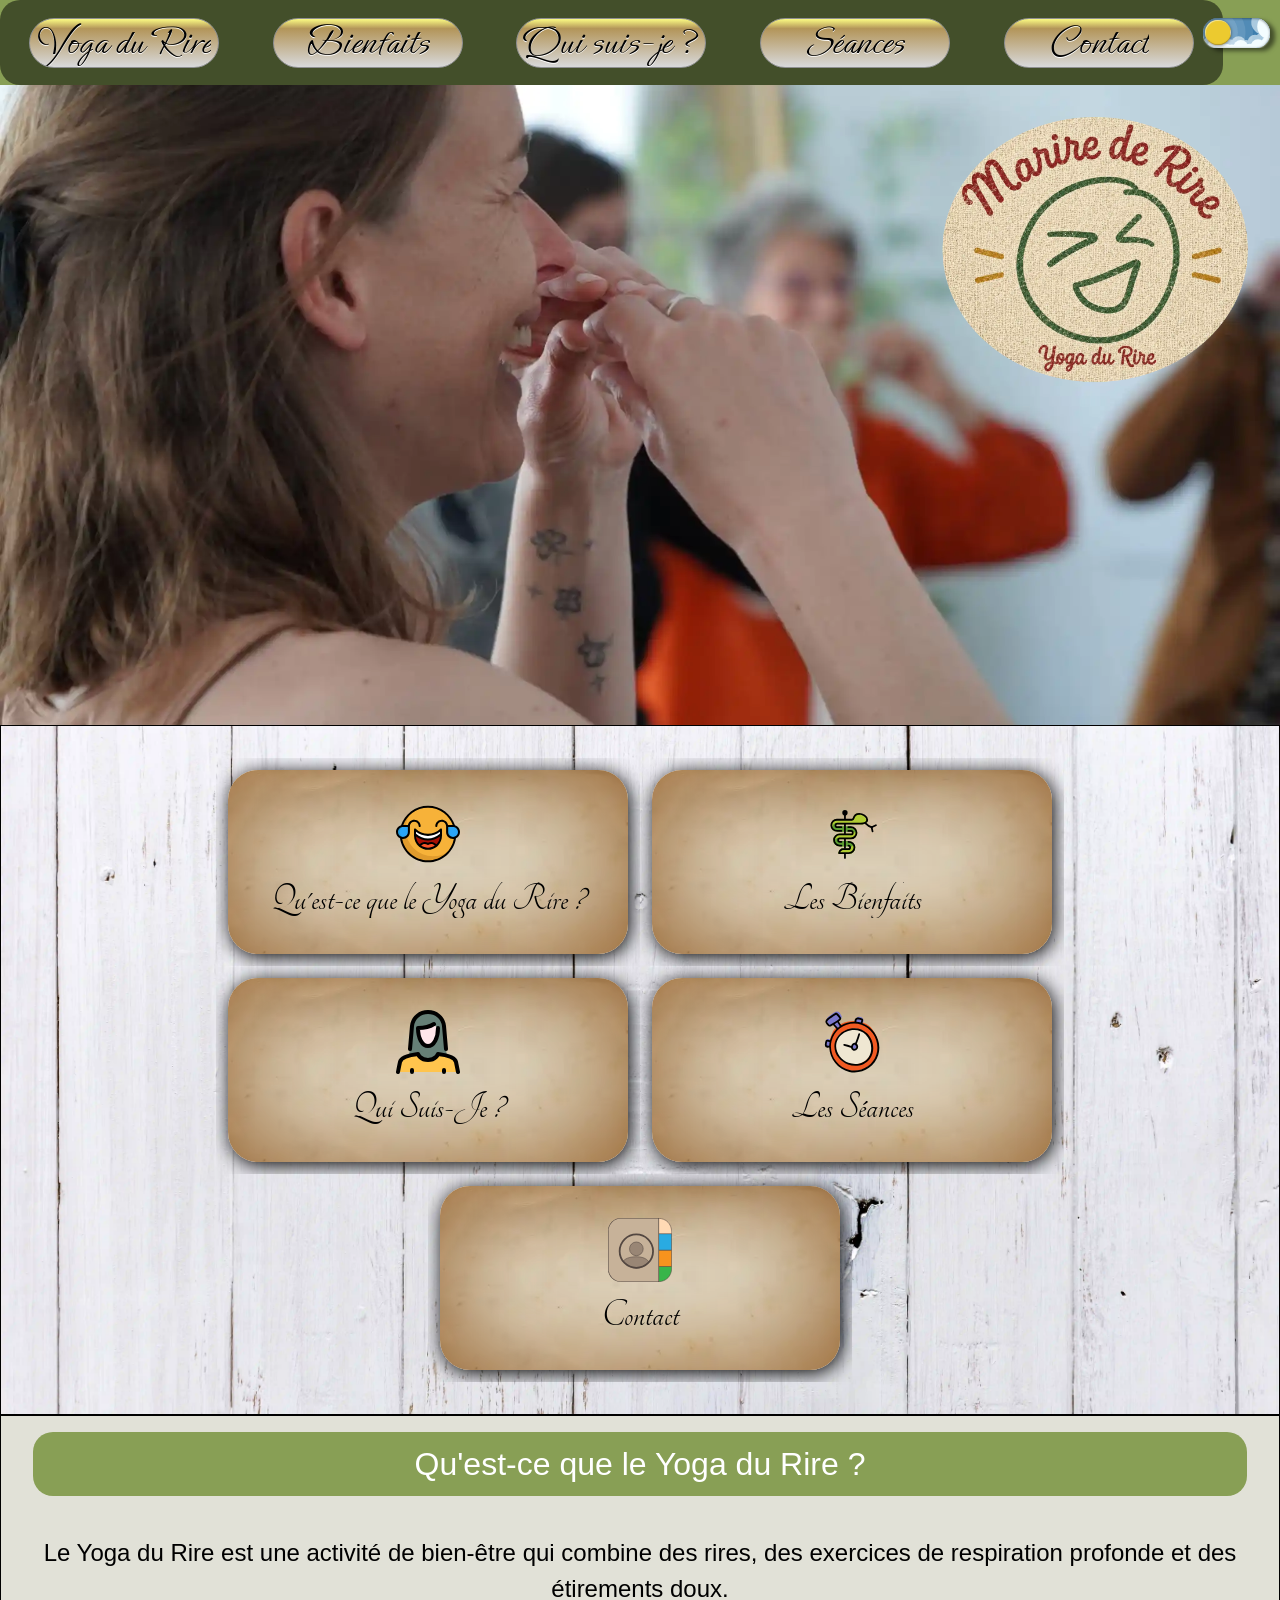
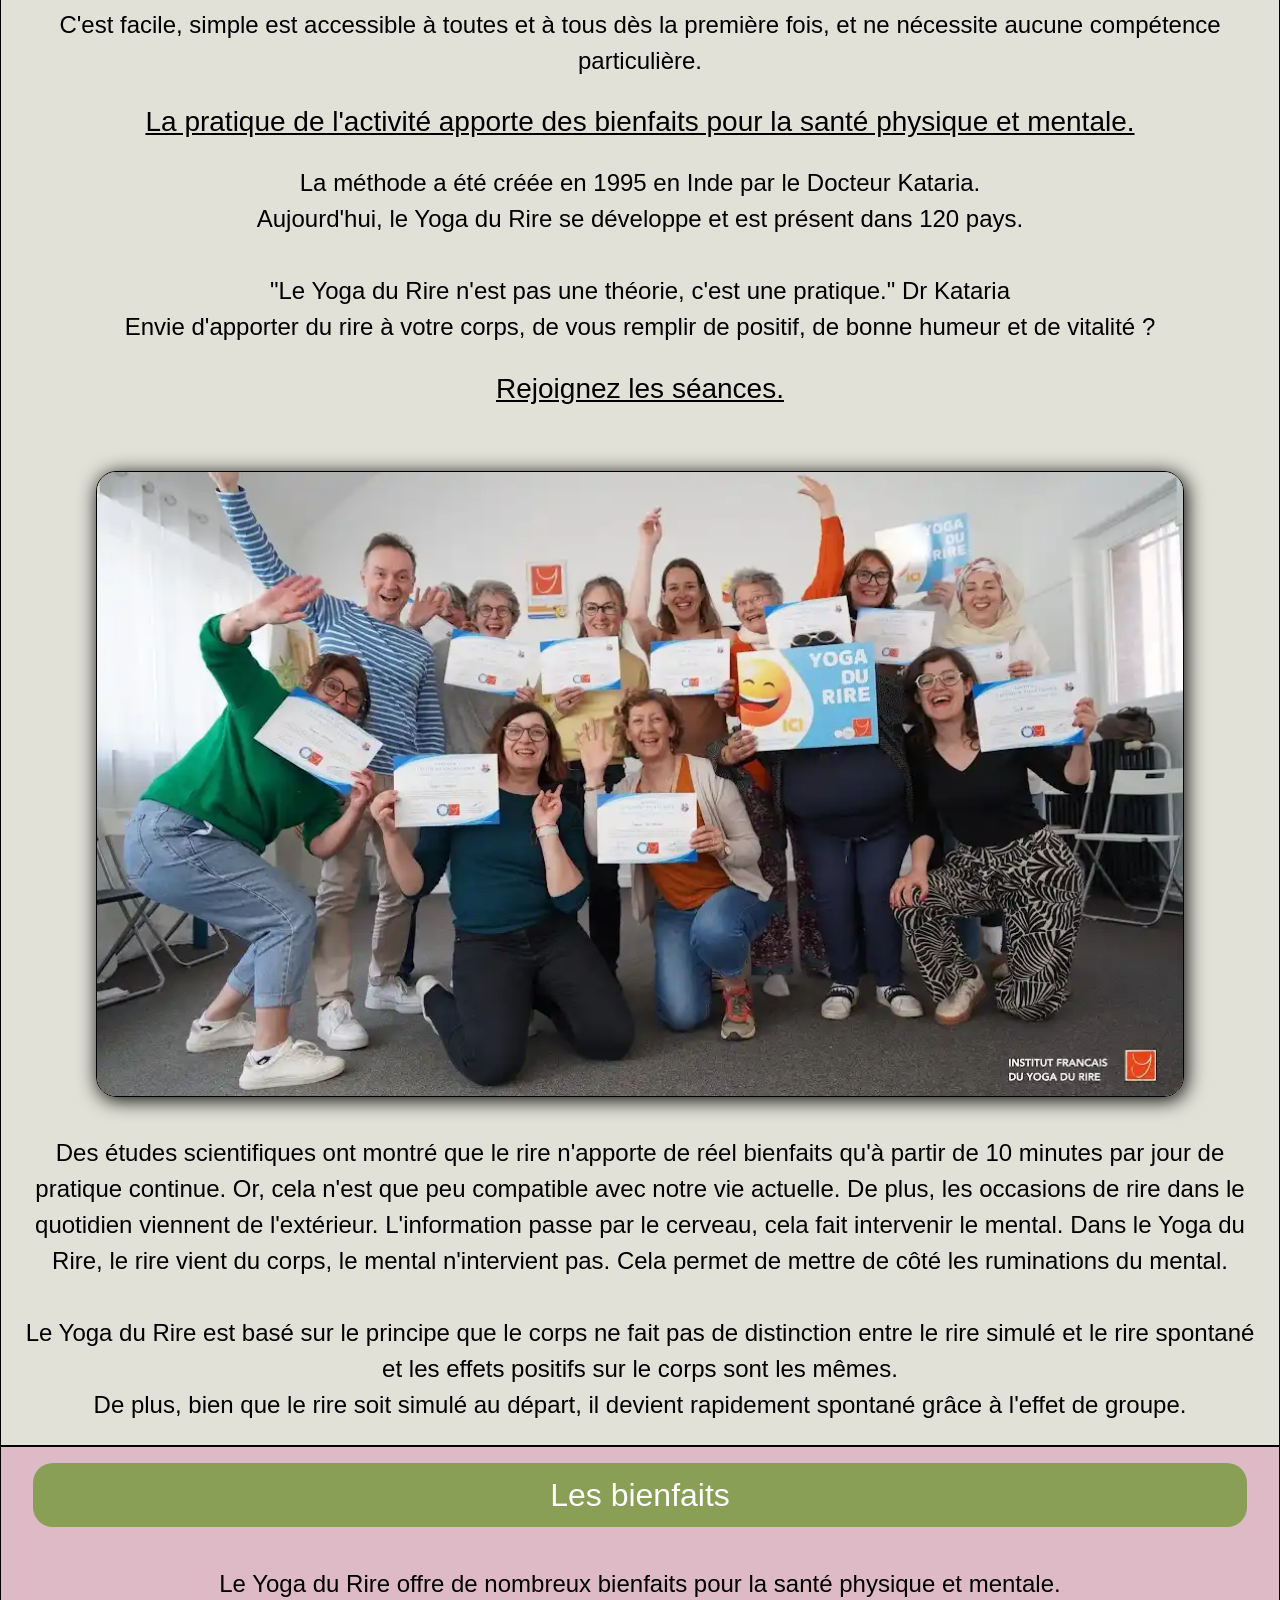
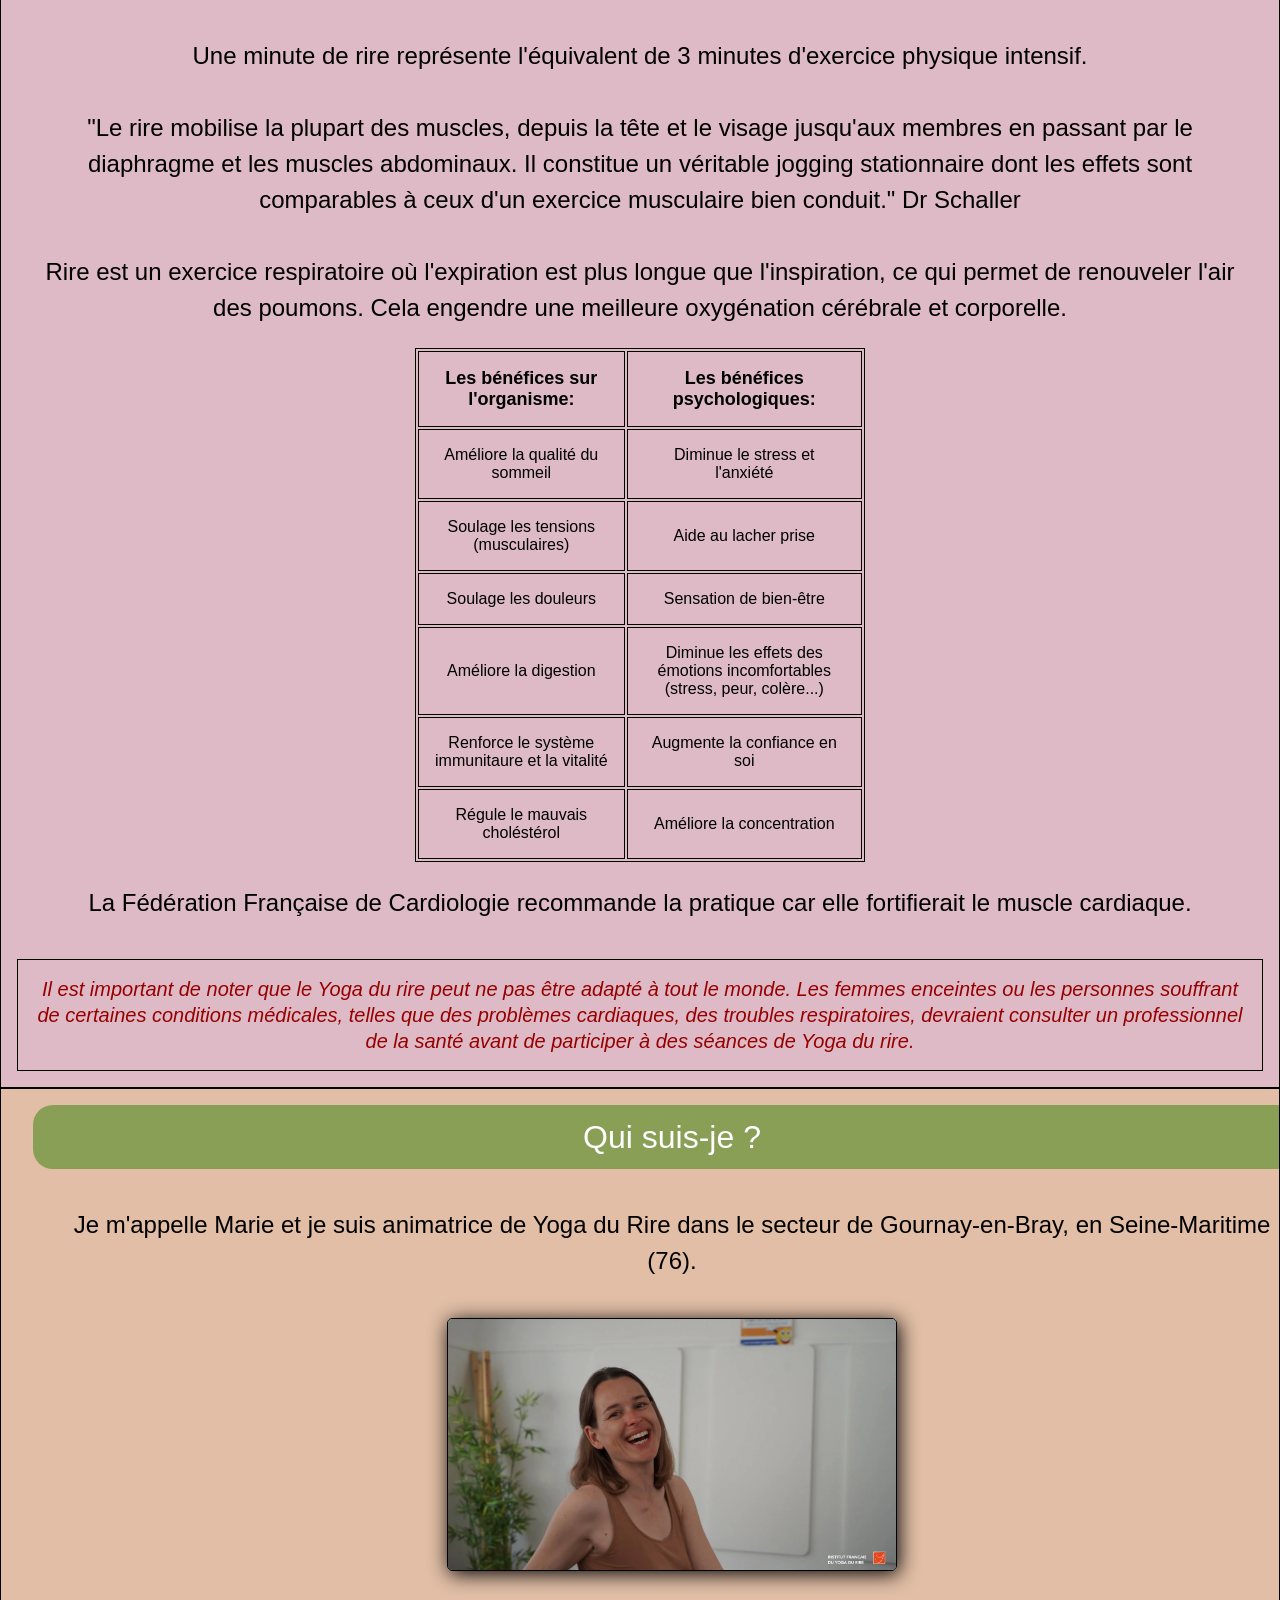
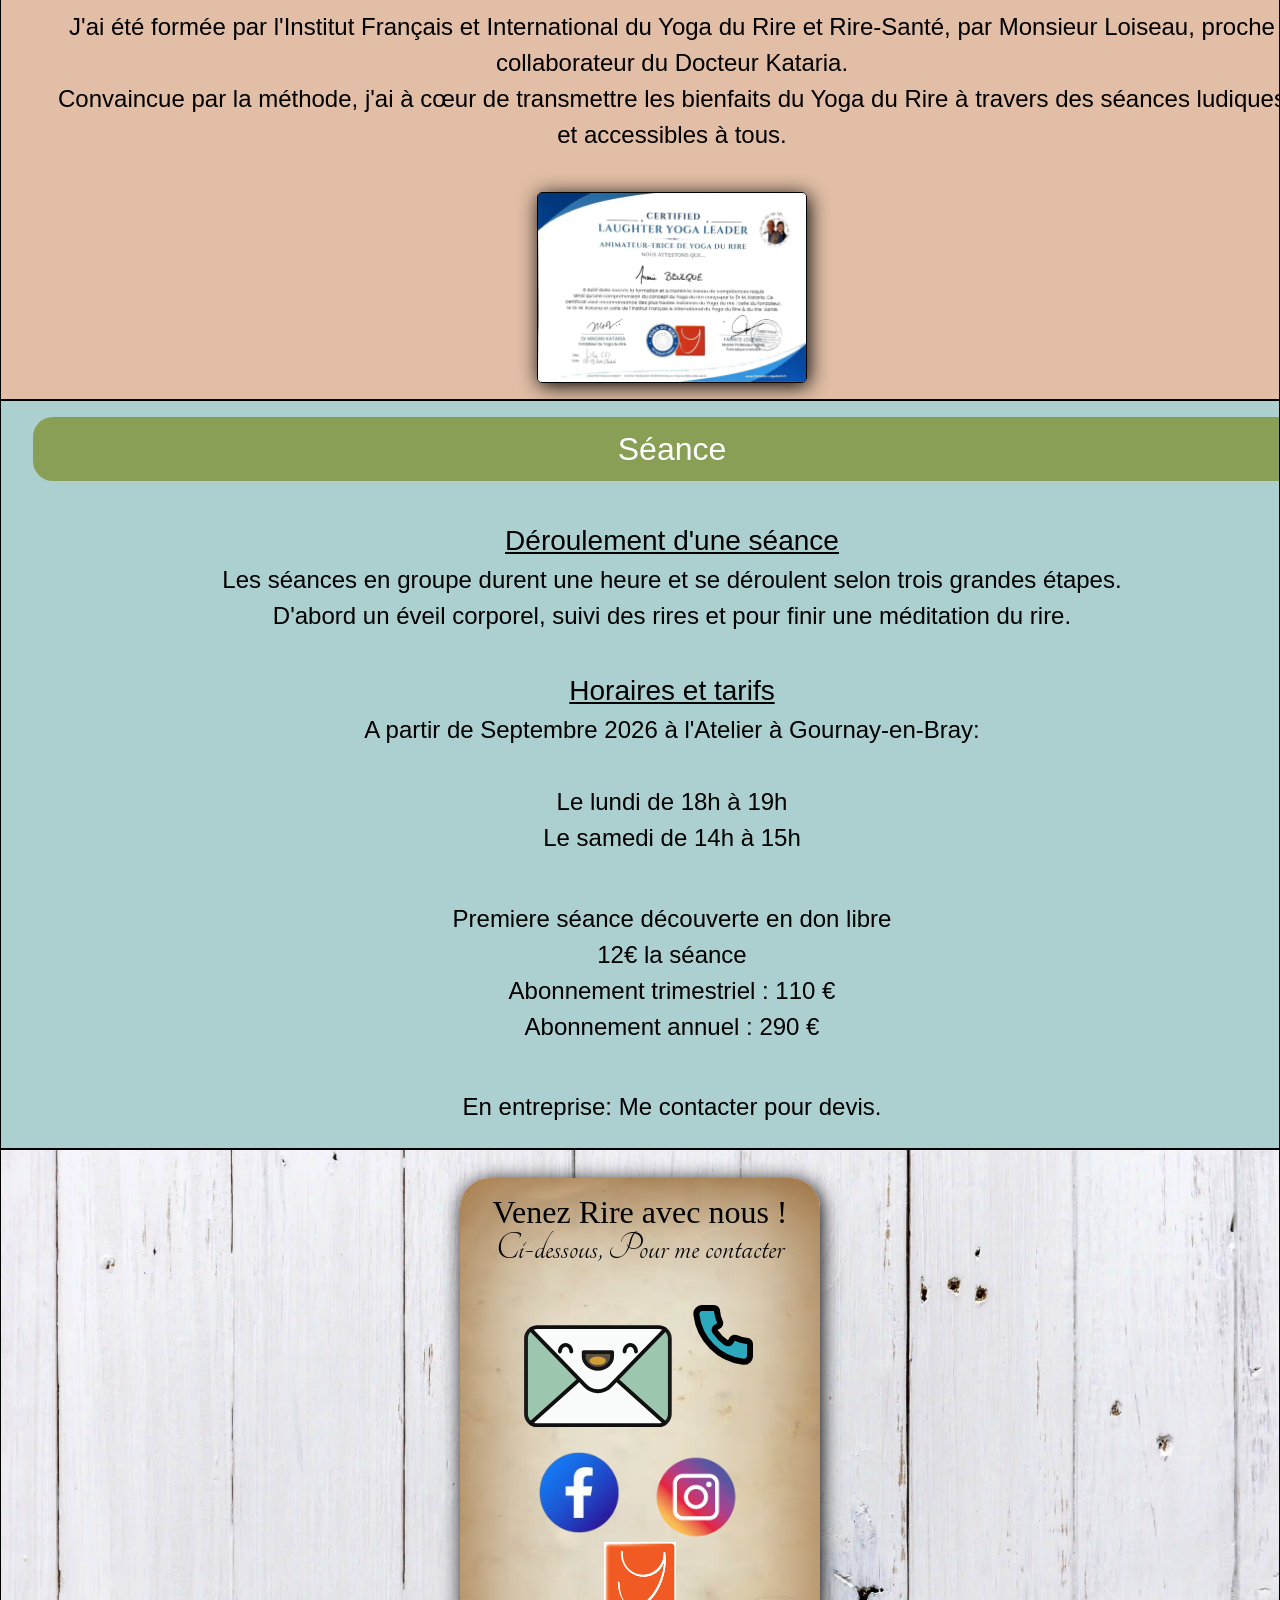
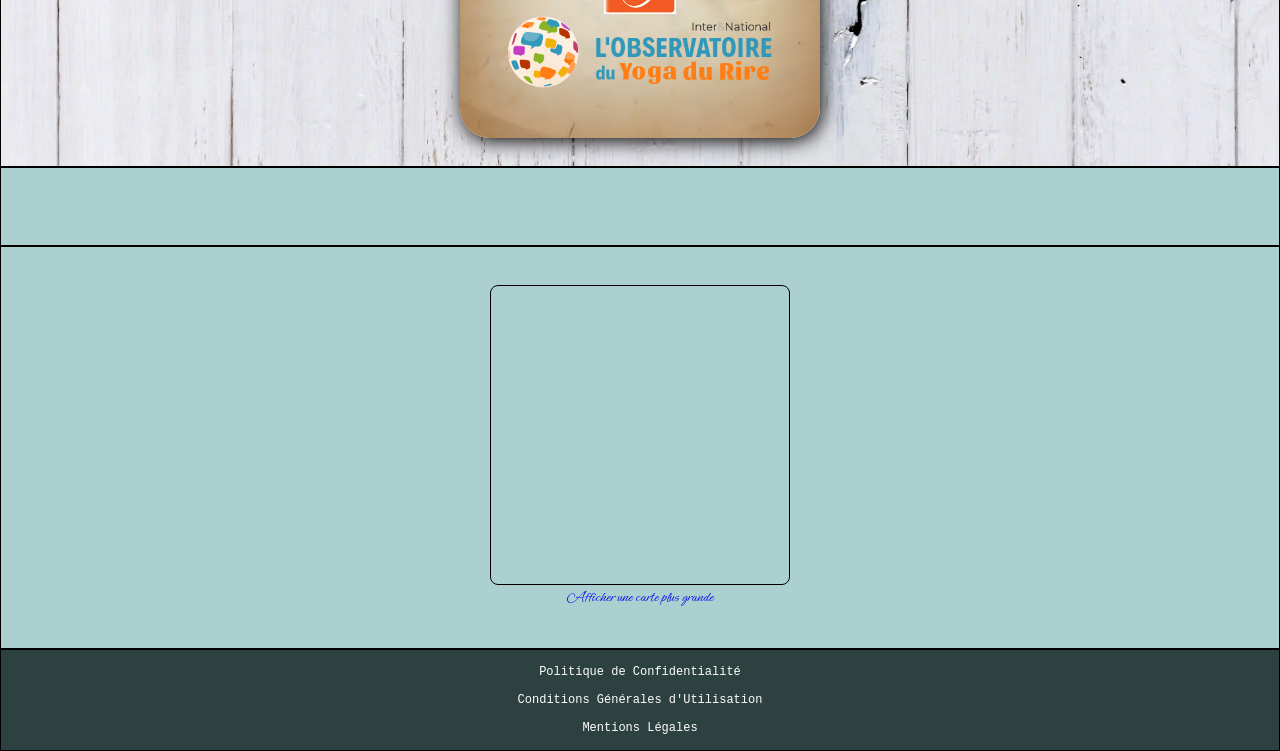
==== index.html @ 61c2b3b7 "redimension logo" ====
<!DOCTYPE html>
<html lang="en">
<head>
    <meta charset="UTF-8">
    <meta name="viewport" content="width=device-width, initial-scale=1.0">

    <title>Marire de rire</title>

    <!-- CSS -->
    <link rel="stylesheet" href="styles.css"/>
    <link rel="stylesheet" href="contactStyles.css"/>
    <link rel="stylesheet" href="buttons.css"/>
    <link rel="stylesheet" href="dark.css"/>

    <!-- FONTS -->
    <link rel="preconnect" href="https://fonts.googleapis.com">
<link rel="preconnect" href="https://fonts.gstatic.com" crossorigin>
<link href="https://fonts.googleapis.com/css2?family=Bungee+Spice&family=Ephesis&family=Miltonian&family=Tangerine&display=swap" rel="stylesheet">
</head>
<body class="page light">

<!-- NAV -->
  <nav id="nav">
    <ul id="volet">
        <li><a href="index.html#section2">Yoga du Rire</a></li>
        <li><a href="index.html#section3">Bienfaits</a></li>
        <li><a href="index.html#section4">Qui suis-je ?</a></li>
        <li><a href="index.html#section5">Séances</a></li>
        <li><a href="index.html#section6">Contact</a></li>
        <button id="close">&#x2715</button>
    </ul>
    <div id="iconDayNight">
      <label class="theme-switch">
        <input type="checkbox" class="theme-switch__checkbox"/>
        <div class="theme-switch__container">
          <div class="theme-switch__clouds"></div>
          <div class="theme-switch__stars-container">
            <svg xmlns="http://www.w3.org/2000/svg" viewBox="0 0 144 55" fill="none">
              <path fill-rule="evenodd" clip-rule="evenodd" d="M135.831 3.00688C135.055 3.85027 134.111 4.29946 133 4.35447C134.111 4.40947 135.055 4.85867 135.831 5.71123C136.607 6.55462 136.996 7.56303 136.996 8.72727C136.996 7.95722 137.172 7.25134 137.525 6.59129C137.886 5.93124 138.372 5.39954 138.98 5.00535C139.598 4.60199 140.268 4.39114 141 4.35447C139.88 4.2903 138.936 3.85027 138.16 3.00688C137.384 2.16348 136.996 1.16425 136.996 0C136.996 1.16425 136.607 2.16348 135.831 3.00688ZM31 23.3545C32.1114 23.2995 33.0551 22.8503 33.8313 22.0069C34.6075 21.1635 34.9956 20.1642 34.9956 19C34.9956 20.1642 35.3837 21.1635 36.1599 22.0069C36.9361 22.8503 37.8798 23.2903 39 23.3545C38.2679 23.3911 37.5976 23.602 36.9802 24.0053C36.3716 24.3995 35.8864 24.9312 35.5248 25.5913C35.172 26.2513 34.9956 26.9572 34.9956 27.7273C34.9956 26.563 34.6075 25.5546 33.8313 24.7112C33.0551 23.8587 32.1114 23.4095 31 23.3545ZM0 36.3545C1.11136 36.2995 2.05513 35.8503 2.83131 35.0069C3.6075 34.1635 3.99559 33.1642 3.99559 32C3.99559 33.1642 4.38368 34.1635 5.15987 35.0069C5.93605 35.8503 6.87982 36.2903 8 36.3545C7.26792 36.3911 6.59757 36.602 5.98015 37.0053C5.37155 37.3995 4.88644 37.9312 4.52481 38.5913C4.172 39.2513 3.99559 39.9572 3.99559 40.7273C3.99559 39.563 3.6075 38.5546 2.83131 37.7112C2.05513 36.8587 1.11136 36.4095 0 36.3545ZM56.8313 24.0069C56.0551 24.8503 55.1114 25.2995 54 25.3545C55.1114 25.4095 56.0551 25.8587 56.8313 26.7112C57.6075 27.5546 57.9956 28.563 57.9956 29.7273C57.9956 28.9572 58.172 28.2513 58.5248 27.5913C58.8864 26.9312 59.3716 26.3995 59.9802 26.0053C60.5976 25.602 61.2679 25.3911 62 25.3545C60.8798 25.2903 59.9361 24.8503 59.1599 24.0069C58.3837 23.1635 57.9956 22.1642 57.9956 21C57.9956 22.1642 57.6075 23.1635 56.8313 24.0069ZM81 25.3545C82.1114 25.2995 83.0551 24.8503 83.8313 24.0069C84.6075 23.1635 84.9956 22.1642 84.9956 21C84.9956 22.1642 85.3837 23.1635 86.1599 24.0069C86.9361 24.8503 87.8798 25.2903 89 25.3545C88.2679 25.3911 87.5976 25.602 86.9802 26.0053C86.3716 26.3995 85.8864 26.9312 85.5248 27.5913C85.172 28.2513 84.9956 28.9572 84.9956 29.7273C84.9956 28.563 84.6075 27.5546 83.8313 26.7112C83.0551 25.8587 82.1114 25.4095 81 25.3545ZM136 36.3545C137.111 36.2995 138.055 35.8503 138.831 35.0069C139.607 34.1635 139.996 33.1642 139.996 32C139.996 33.1642 140.384 34.1635 141.16 35.0069C141.936 35.8503 142.88 36.2903 144 36.3545C143.268 36.3911 142.598 36.602 141.98 37.0053C141.372 37.3995 140.886 37.9312 140.525 38.5913C140.172 39.2513 139.996 39.9572 139.996 40.7273C139.996 39.563 139.607 38.5546 138.831 37.7112C138.055 36.8587 137.111 36.4095 136 36.3545ZM101.831 49.0069C101.055 49.8503 100.111 50.2995 99 50.3545C100.111 50.4095 101.055 50.8587 101.831 51.7112C102.607 52.5546 102.996 53.563 102.996 54.7273C102.996 53.9572 103.172 53.2513 103.525 52.5913C103.886 51.9312 104.372 51.3995 104.98 51.0053C105.598 50.602 106.268 50.3911 107 50.3545C105.88 50.2903 104.936 49.8503 104.16 49.0069C103.384 48.1635 102.996 47.1642 102.996 46C102.996 47.1642 102.607 48.1635 101.831 49.0069Z" fill="currentColor"></path>
            </svg>
          </div>
          <div class="theme-switch__circle-container">
            <div class="theme-switch__sun-moon-container">
              <div class="theme-switch__moon">
                <div class="theme-switch__spot"></div>
                <div class="theme-switch__spot"></div>
                <div class="theme-switch__spot"></div>
              </div>
            </div>
          </div>
        </div>
      </label>
    </div>
    <div id="iconX"></div>
  </nav>

<!-- MAIN -->
  <main>
<!-- HERO -->
    <article class="hero">
      
<!-- Logo -->
      <img class="logo" src="content/logomarirederirerond.webp" alt="logo marire de rire"/>
<!-- Logo -->     
    </article>
    


<!-- SECTION 1  -->      
    <section id="section1">
      <a href="#section2">
        <div class="parchment">
          <div class="emojilaugh"></div>
          <h3>Qu'est-ce que le Yoga du Rire ?</h3><br>
        </div>
      </a>
      <a href="#section3">
        <div class="parchment">
          <div class="bienfaits"></div>
          <h3>Les Bienfaits</h3><br>
        </div>
      </a>
      <a href="#section4">
        <div class="parchment">
          <div class="iconquisuije"></div>
          <h3>Qui Suis-Je ?</h3><br>
        </div>
      </a>
      <a href="#section5">
        <div class="parchment">
          <div class="iconhoraires"></div>
          <h3>Les Séances</h3><br>
        </div>
      </a>
      <a href="#section6">
        <div class="parchment">
          <div class="iconcontact"></div>
          <h3>Contact</h3><br>
        </div>
      </a>
    </section>
<!-- FIN DE LA SECTION 1  -->      


<!-- SECTION 2 Qu'est-ce que le yoga du rire ? -->
    <section id="section2">
      <div id="specialiste1"> Qu'est-ce que le Yoga du Rire ?</div>
      <div class="exemple1">
        Le Yoga du Rire est une activité de bien-être qui combine des rires, des exercices de respiration profonde et des étirements doux. <br>
        C'est facile, simple est accessible à toutes et à tous dès la première fois, et ne nécessite aucune compétence particulière. <br>
              <a href="#section3" class="phraselien"> La pratique de l'activité apporte des bienfaits pour la santé physique et mentale.</a>
      <!-- REVOIR LE LIEN VERS LA SECTION BIENFAITS -->
        La méthode a été créée en 1995 en Inde par le Docteur Kataria.<br>
        Aujourd'hui, le Yoga du Rire se développe et est présent dans 120 pays.<br><br>
        "Le Yoga du Rire n'est pas une théorie, c'est une pratique." Dr Kataria<br>
        Envie d'apporter du rire à votre corps, de vous remplir de positif, de bonne humeur et de vitalité ? <a href=#section5 class="phraselien">Rejoignez les séances.</a>

      </div>
      <img class="yogadurire" src="content/groupeyogadurire.webp" alt="yoga du rire"/>
        <div class="exemple1">
        Des études scientifiques ont montré que le rire n'apporte de réel bienfaits qu'à partir de 10 minutes par jour de pratique continue. Or, cela n'est que peu compatible avec notre vie actuelle. De plus, les occasions de rire dans le quotidien viennent de l'extérieur. L'information passe par le cerveau, cela fait intervenir le mental. Dans le Yoga du Rire, le rire vient du corps, le mental n'intervient pas. Cela permet de mettre de côté les ruminations du mental.<br><br>
        Le Yoga du Rire est basé sur le principe que le corps ne fait pas de distinction entre le rire simulé et le rire spontané et les effets positifs sur le corps sont les mêmes. <br>
        De plus, bien que le rire soit simulé au départ, il devient rapidement spontané grâce à l'effet de groupe.<br>
      </div>
    </section>
<!-- FIN DE LA SECTION 2 -->

  
<!-- SECTION 3 Les bienfaits et les contre-indications-->      
    <section id="section3">
      <div id="specialiste1">Les bienfaits</div>
      <div class="exemple1">
        Le Yoga du Rire offre de nombreux bienfaits pour la santé physique et mentale. <br><br>
        Une minute de rire représente l'équivalent de 3 minutes d'exercice physique intensif. <br><br>
        "Le rire mobilise la plupart des muscles, depuis la tête et le visage jusqu'aux membres en passant par le diaphragme et les muscles abdominaux. Il constitue un véritable jogging stationnaire dont les effets sont comparables à ceux d'un exercice musculaire bien conduit." Dr Schaller<br><br>
        Rire est un exercice respiratoire où l'expiration est plus longue que l'inspiration, ce qui permet de renouveler l'air des poumons.
        Cela engendre une meilleure oxygénation cérébrale et corporelle.<br>
      </div>  
      <br>
      <table>
        <tr>
          <th>Les bénéfices sur l'organisme:</th>
          <th>Les bénéfices psychologiques:</th>
        </tr>
        <tr>
          <td>Améliore la qualité du sommeil</td>
          <td>Diminue le stress et l'anxiété</td>
        </tr>
        <tr>
          <td>Soulage les tensions (musculaires)</td>
          <td>Aide au lacher prise</td>
        </tr>
        <tr>
          <td>Soulage les douleurs</td>
          <td>Sensation de bien-être</td>
        </tr>
        <tr>
          <td>Améliore la digestion</td>
          <td>Diminue les effets des émotions incomfortables (stress, peur, colère...)</td>
        </tr>
        <tr>
          <td>Renforce le système immunitaure et la vitalité</td>
          <td>Augmente la confiance en soi</td>
        </tr>
        <tr>
          <td>Régule le mauvais choléstérol</td>
          <td>Améliore la concentration</td>
        </tr>
      </table>
      <br>
      <div class="exemple1">  
      La Fédération Française de Cardiologie recommande la pratique car elle fortifierait le muscle cardiaque.
      </div>
      <div class="contreindication">
          Il est important de noter que le Yoga du rire peut ne pas être adapté à tout le monde. Les femmes enceintes ou les personnes souffrant de certaines conditions médicales, telles que des problèmes cardiaques, des troubles respiratoires, devraient consulter un professionnel de la santé avant de participer à des séances de Yoga du rire.
      </div>
                 
    </section>
<!-- FIN DE LA SECTION 3 -->

<!-- SECTION 4 Qui suis-je ? -->      
    <section id="section4">
      <div id="specialiste1">Qui suis-je ?</div>
      <div class="exemple1">
        Je m'appelle Marie et je suis animatrice de Yoga du Rire dans le secteur de Gournay-en-Bray, en Seine-Maritime (76). <br>
      </div>  
      <img class="photodemarie" src="content/photodemarie.webp" alt="photo de Marie, animatrice de yoga du rire"/>
      <div class="exemple1"> J'ai été formée par l'Institut Français et International du Yoga du Rire et Rire-Santé, par Monsieur Loiseau, proche collaborateur du Docteur Kataria. <br>
        Convaincue par la méthode, j'ai à cœur de transmettre les bienfaits du Yoga du Rire à travers des séances ludiques et accessibles à tous. <br>
      </div>
      <img class="diplome" src="content/diplomeyogadurire.webp" alt="diplome animatrice de yoga du rire"/>
    </section>


<!-- SECTION 5 Horaires et tarifs-->      
    <section id="section5">
      <div id="specialiste1"> Séance</div>
      
      <div class="exemple1">
        <div class="titleseance">Déroulement d'une séance</div>

        Les séances en groupe durent une heure et se déroulent selon trois grandes étapes. <br>
        D'abord un éveil corporel, suivi des rires et pour finir une méditation du rire. <br><br>

        <div class="titleseance">Horaires et tarifs</div>
        
        A partir de Septembre 2026 à l'Atelier à Gournay-en-Bray:<br>
        <br>Le lundi de 18h à 19h
        <br>Le samedi de 14h à 15h
      </div>   

      <div class="exemple1">
        Premiere séance découverte en don libre <br>
        12€ la séance<br>
        Abonnement trimestriel : 110 €<br>
        Abonnement annuel : 290 €<br>
      </div>
      
      <div class="exemple1">
       En entreprise:
       Me contacter pour devis.
      </div>

    </section>

    <!-- COMMEBNTAIRE Souligner les titres de la section, ne pas surligner les horaires. Et rendre ca beau Insta et FB pas de la meme taille -->      



    
    
<!-- SECTION 6 -->      
    <section id="section6">
      <div class="parchment2"> 
          <h2>Venez Rire avec nous !</h2>
          <h3> Ci-dessous, Pour me contacter</h3>
          
          <div class="reseaux">
            <div class="firstline">
              <a href="mailto:contact@marirederire.fr"><img src="content/mail-icon.svg" class="emailme" alt="mail"/></a>
              <a href="tel:+33672929381"><img src="content/phone.svg" class="YDR" alt="numero+33672929381"/></a>
            </div>
            <div class="secondline">
              <a href="https://www.facebook.com/profile.php?id=61590262629543"><img src="content/fblogo.png" class="fb" alt="facebook"/></a>
              <a href="https://www.instagram.com/marirederire/"><img src="content/instalogo.png" class="insta" alt="instagram"/></a>
            </div>
              <a href="https://www.formation-yogadurire.fr"><img src="content/YDRlogo.png" class="YDR" alt="Institut Francais du Yoga Du Rire et Rire-Santé"/></a>
              <a href="https://www.yoga-du-rire-observatoire.info/#lat=46.2276382446289&lng=2.2137489318848&zoom=6"><img src="content/observa.png" class="observa" alt="Observatoire International du Yoga Du Rire"/></a>
          </div>
    </section>
    
    
<!-- SECTION 7 carte-->      
    <section id="section7">
      <div class="exemple1">
    
      </div>            
    </section>





<!-- SECTION 7 -->
    <section id="section7">
      <div class="exemple1">
        <iframe width="425" height="350" src="https://www.openstreetmap.org/export/embed.html?bbox=1.6944265365600588%2C49.4663670012716%2C1.7458391189575198%2C49.50266689439315&amp;layer=mapnik&amp;marker=49.484520311875634%2C1.720132827758789" style="border: 1px solid black">
        </iframe><small><a href="https://www.openstreetmap.org/?mlat=49.48452&amp;mlon=1.72013#map=15/49.48452/1.72013"></a></small><small><a href="https://www.openstreetmap.org/?mlat=49.48452&mlon=1.72013#map=15/49.48452/1.72013">Afficher une carte plus grande</a></small>
      </div>
    </section>

    <aside></aside>
  </main>
  <footer>
    <a href="pc.html" class="footerText">Politique de Confidentialité</a>
    <a href="cgu.html" class="footerText">Conditions Générales d'Utilisation</a>
    <a href="mentionsLegales.html" class="footerText">Mentions Légales</a>
  </footer>

  <script src="app.js"></script>

</body>
</html>
---- styles.css ----
/***********************************************/
/***********************************************/
/****************    BRAYWEB    ****************/
/***************** MAIN STYLES *****************/
/***********************************************/
/***********************************************/

/*
font-family: 'Ephesis', cursive;
font-family: 'Miltonian', serif;
*/
html {
	scroll-behavior: smooth;
}
*, body {
    margin: 0;
    padding: 0;
    box-sizing:border-box;
    font-size: 16px;
    font-family: 'Ephesis', cursive;
    width: auto;
    max-width: 100%;
    overflow-x: hidden;
}

body, html {
  scroll-padding-top: 8vh; /* allows anchors interior links such as parchments to link to a lower position. Nav bar doesn't hide titles no more after a click */
}


a, a:visited {
    display: block;
    text-decoration: none;
    text-align: center;/* Centrer les liens dans leur line item */
    font-family: 'Ephesis', cursive;
}

.phraselien {
    font-family: Arial, Helvetica, sans-serif;
    color: black;
    font-size: 1.75rem;
    line-height: 1.5;
    font-family: var(--section2-fontfamily);
    padding: 1.4rem;
    text-decoration: underline;
}

table, th, td {
    border: 1px solid black;
    table-layout: auto;
    justify-self: center;
    width: 50vh;
}

th {
    font-family: Arial, Helvetica, sans-serif;
    font-size: large;
    padding: 1rem;
    border-width: 1px;
    border-color: black;
}

td {
    font-family: arial;
    font-size: 1rem;
    padding: 1rem;
}


li {
    list-style: none;
    font-size: 2rem;
    font-family: 'Ephesis', cursive;

}
/*Uniquement pour les liens du menu*/
li a {
        color: var(--black-color);

}

h2 {
    font-size: 2rem;
    font-weight: 400;
    font-family: cursive;
    text-align: center;
    animation: cubic-bezier(0.68, -0.55, 0.265, 1.55);
    transition: 200ms;
}

h3 {

    color: rgb(0, 0, 0);
    font-family: "tangerine";
    font-weight: 200;
    font-size: 2.5rem;
    line-height: 0.9;
}

h4 {

    color: rgb(0, 0, 0);
    font-family: "tangerine";
    font-weight: 200;
    font-size: 3rem;
    line-height: 0.9;
}

p {
    font-size: 1rem;
    font-family: "arial";
    display: none;
}

img {
    display: block;
    max-width: 100%;
  }


/***********************************************/
/***********************************************/
/***************** ANIMATIONS ******************/
/***********************************************/
/***********************************************/

/***********************************************/
/***********************************************/
/******************  BRAYWEB    ****************/
/******************  SECTIONS   ****************/
/***********************************************/
/***********************************************/

nav {
    height: 15%;
    background: var(--nav-color);
    display: flex;
    justify-content: space-between;
    position: sticky;/**/
    top: 0; /**/
    align-items: center;
    overflow: hidden;
    z-index: 2;
}
.hero {
    min-height: 40vw; 
    width: 100%;
    height: 50vw;
    /* border: 1px solid rgb(0, 0, 0); */
    /* background-image: var(--image-heroBg); */
    display: flex;
    align-items: flex-start;
    flex-direction: row-reverse;
    background-image: var(--image-heroBg);
    background-size: cover;
    background-position: center;
    background-repeat: no-repeat;
}




.logo {
    content: url(content/logomarirederirerond.webp);
    position: relative;
    width: 35vw;
    max-width: 350px;
    z-index: 1;
    align-items: right;
    padding-right: 1vw;
    display: block;
    justify-content: right;
    
}
/********************PHOTO TROP GRANDE trop zoomee******************/
.herophoto {
    content: url(content/herophoto.webp);
    max-width: 60%;
    z-index: 1;
    width: 100%;
    height: 100%;
    align-items: right;
    padding-right: 1vw;
    display: flex;
    justify-content: right;
}


/**************************************/

/***********************************************/
/***********************************************/
/*************  MARIRE DE RIRE    **************/
/******************  SECTIONS 1 ****************/
/***********************************************/
/***********************************************/


#section1 {
    height: auto;
    width: 100%;
    border: 1px solid rgb(0, 0, 0);
    text-align: center;
    padding: 2rem;
    background-color: var(--section1-color);
    background-image: var(--image-planches);
    background-size: cover;
    background-position: center;
    background-repeat: no-repeat;
    display: flex;
    flex-direction: row;
    flex-wrap: wrap;
    justify-content: center;
}

.parchment {
    position: relative; /* absolute si on veut mettre le svg sur les bords */
    display: flex;
    flex-direction: column;
    max-width: 80vw;
    width: 400px;
    height: auto;
    margin: 0.75rem;
    box-shadow: 2px 3px 20px black, 0 0 125px #8f5922 inset;
    background-image: url(content/parchemin.webp);
    background-size: cover; 
    text-align: center;
    padding: 1rem;
    border-radius: 30px;
    filter: var(--filterParchment);
    color: black;
}

.emojilaugh {
    height: 4rem;
    margin: 1rem;
    align-self: center;;
    content: url(content/emojilaugh.svg);
}

.bienfaits {
    height: 4rem;
    margin: 1rem;
    align-self: center;;
    content: url(content/bienfaits.svg);
}
.iconquisuije {
    height: 4rem;
    margin: 1rem;
    align-self: center;;
    content: url(content/person.svg);
}
.iconhoraires {
    height: 4rem;
    margin: 1rem;
    align-self: center;;
    content: url(content/iconhonoraires.svg);
}
.iconcontact {
    height: 4rem;
    margin: 1rem;
    align-self: center;;
    content: url(content/iconcontact.svg);
}




/**************************************/

/***********************************************/
/***********************************************/
/***************  MARIREDERIRE    **************/
/******************  SECTION  2 ****************/
/***********************************************/
/***********************************************/

#section2 {
    height: auto;
    width: 100%;
    border: 1px solid rgb(0, 0, 0);
    background-color: var(--section2-color);
    background-size: cover;
    background-position: center;
    background-repeat: no-repeat;
    display: flex;
    flex-direction: row;
    flex-wrap: wrap;
    text-align: center;
    justify-content: center;
    align-items: center;
}




#specialiste1 {
    color: var(--specialiste1-color);
    background-color: var(--specialiste1-background-color);
    font-size: 2em;
    border-radius: 20px;
    padding: 1rem;
    line-height: 1;
    width: 100%;
    font-family: var(--specialiste1-fontfamily);
    text-align: center;
    margin-bottom: 1rem;
    display: flex;
    justify-content: center;
    align-items: center;
    margin-top: 1rem;
    margin-left: 2rem;
    margin-right: 2rem;
    
}

.exemple1 {
    font-size: 1.50rem;
    line-height: 1.5;
    font-family: var(--section2-fontfamily);
    padding: 1.4rem;
    text-align: center;
    width: auto;
    height: auto;
    justify-content: center;
}


.yogadurire {
    width: 180%;
    max-width: 85vw;
    height: auto;
    margin-top: 1rem;
    margin-bottom: 1rem;
    border-radius: 20px;
    box-shadow: 2px 3px 20px black, 0 0 125px #8f5922 inset;
    border: 1px solid black;
    display: flex;
}


/***********************************************/
/***********************************************/
/***************  MARIREDERIRE  ****************/
/******************  SECTION  3 ****************/
/***********************************************/
/***********************************************/



#section3 {
    height: auto;
    width: 100%;
    border: 1px solid rgb(0, 0, 0);
    background-color: var(--section3-color);
    background-size: cover;
    background-position: center;
    background-repeat: no-repeat;
    display: flex;
    flex-direction: row;
    flex-wrap: wrap;
    text-align: center;
    justify-content: center;
    align-items: center;
}


.contreindication {
    border: 1px solid rgb(0, 0, 0);
    font-size: 1.25rem;
    font-style: italic;
    line-height: 1.5;
    font-family: var(--section2-fontfamily);
    padding: 1rem;
    text-align: center;
    width: auto;
    height: auto;
    justify-content: center;
    color: rgb(150, 0, 0);
    line-height: 1.3;
    margin: 1rem ;
}




/***********************************************/
/***********************************************/
/***************  MARIREDERIRE  ****************/
/******************  SECTION  4 ****************/
/***********************************************/
/***********************************************/

#section4 {
    height: auto;
    width: 100%;
    border: 1px solid rgb(0, 0, 0);
    background-color: var(--section4-color);
    background-size: cover;
    background-position: center;
    background-repeat: no-repeat;
    display: flex;
    flex-direction: column;
    flex-wrap: wrap;
    text-align: center;
    justify-content: center;
    align-items: center;
}




.photodemarie {
    width: 90vw;
    height: auto;
    margin: 1rem;
    align-self: center;
    max-width: 50vh;
    height: auto;
    margin-top: 1rem;
    margin-bottom: 1rem;
    border-radius: 5px;
    box-shadow: 2px 3px 20px black, 0 0 125px #8f5922 inset;
    border: 1px solid black;
    display: flex;
}



.diplome {
    width: 30vh;
    max-width: 50vh;
    height: auto;
    margin: 1rem;
    align-self: center;
    max-width: 85vw;
    height: auto;
    margin-top: 1rem;
    margin-bottom: 1rem;
    border-radius: 5px;
    box-shadow: 2px 3px 20px black, 0 0 125px #8f5922 inset;
    border: 1px solid black;
    display: flex;
}



/***********************************************/
/***********************************************/
/***************  MARIREDERIRE  ****************/
/******************  SECTION  5 ****************/
/***********************************************/
/***********************************************/




#section5 {
    height: auto;
    width: 100%;
    border: 1px solid rgb(0, 0, 0);
    background-color: var(--section5-color);
    background-size: cover;
    background-position: center;
    background-repeat: no-repeat;
    display: flex;
    flex-direction: column;
    flex-wrap: wrap;
    text-align: center;
    justify-content: center;
    align-items: center;
}

.titleseance {
    font-family: var(--section2-fontfamily);
    font-size: 1.75rem;
    text-decoration: underline;
}

/***********************************************/
/***********************************************/
/***************  MARIREDERIRE  ****************/
/******************  SECTION  6 ****************/
/***********************************************/
/***********************************************/




#section6 {
  
    flex-wrap: wrap;
    text-align: center;
    justify-content: center;
    display: flex;
    flex-direction: column;
    align-items: center;
    height: auto;
    width: 100%;
    border: 1px solid rgb(0, 0, 0);
    background-color: var(--planche7-color);    
    background-color: var(--section1-color);
    background-image: var(--image-planches);
    background-size: cover;
    background-position: center;
    background-repeat: no-repeat;
    padding: 1rem;
}
/*IL FAUT VERIFIER LA POSITION DES RESEAUX SOCIAUX, LEUR TAILLE NEST PAS EGALE PAR AILLEURS*/

.parchment2 {
    position: relative; /* absolute si on veut mettre le svg sur les bords */
    display: flex;
    flex-direction: column;
    max-width: 80vw;
    width: 40vh;
    height: auto;
    margin: 0.75rem;
    box-shadow: 2px 3px 20px black, 0 0 125px #8f5922 inset;
    background-image: url(content/parchemin.webp);
    background-size: cover; 
    text-align: center;
    padding: 1rem;
    border-radius: 30px;
    filter: var(--filterParchment);
    color: black;

}



.reseaux {
    display: flex;
    flex-direction: column;
    justify-content: space-around;
    align-items: center;
    padding: 1rem;
    margin: 1rem;
}

.firstline {
    display: flex;
    width: 100%;
    justify-content: space-evenly;
}

.secondline {
    display: flex;
    width: 100%;
    justify-content: space-evenly;
}

.emailme {
    display: flex;
    justify-content: space-around;
    align-items: center;
    width: 12vw;
}


.fb {
    display: flex;
    justify-content: space-around;
    align-items: center;
    width: 9vh;
}

.insta {
    display: flex;
    justify-content: space-around;
    align-items: center;
    width: 10vh;
}

.YDR {
    display: flex;
    justify-content: space-around;
    align-items: center;
    width: 8vh;
}

.observa {
    display: flex;
    justify-content: space-around;
    align-items: center;
    width: 100%;
}





/***********************************************/
/***********************************************/
/***************  MARIREDERIRE  ****************/
/******************  SECTION  7 ****************/
/***********************************************/
/***********************************************/


#section7 {
    height: auto;
    width: 100%;
    border: 1px solid rgb(0, 0, 0);
    background-color: var(--section7-color);
    padding: 1rem;
}

iframe {
    border-radius: .5rem;
    width: 300px;
    height: 300px;
    position: relative;
    display: block;
    text-align: center;
    margin: auto;
}


footer {
    height: auto;
    width: 100%;
    border: 1px solid rgb(0, 0, 0);
    background-color: var(--footer-color);
    padding-bottom: 1rem;
}

.bottomFixed {
    position: fixed;
    bottom: 0;
}
.footerText {
    color: var(--footerText-Color);
    font-weight: 100;
    line-height: 1;
    font-size: 12px;
    font-family: 'Courier New', Courier, monospace;
    padding-top: 1rem;
}

footer a:hover {
    text-decoration: underline;
}

/***********************************************/
/**************** RESPONSIVE *******************/
/***************    NAV BAR   ******************/
/***********************************************/
/***********************************************/
/******************* LOGO **********************/

.logo img {
    width: calc(100px + 2rem); /* COMMENT LUI DONNER UNE TAILLE QUI VA SAGRANDIR AVEC LE VIEWSCREEN */
    filter: drop-shadow(5px 3px 2px rgba(0, 0, 0, 0.25)) drop-shadow(-1px -1px 1.5px rgba(0, 0, 0, 0));
    /* border: 1px solid black; */
    visibility: hidden;
}

.logo img:hover {
     width: calc(100px + 2rem);
     filter: drop-shadow(2px 1px 0px rgba(0, 0, 0, 0.25)) drop-shadow(-1px -1px 1.5px rgba(0, 0, 0, 0));
     position:relative;
     left: 1px;
}
/****************** UL MENU FONCTION ***********************/
#volet {                  /* JAVASCRIPT*/
    display: block; /*none;*/
    position: fixed;
    flex-direction: column;
    width: 220px;
    top: 15%;
    left: -100%;     /* left est repositionné à zéro sur un 'iconX.onclick' dans le fichier JAVASCRIPT*/
    justify-content: space-between; /* Ce flex-end positionne à gauche les liens du menu */
    border: 2px solid black;
    border-radius: 20px;
    padding: 0.1rem;
    background-color: var(--FEFEFE-color);
    transition: 200ms;
}

ul li a {
    font-size: 1.75rem;
    font-family: 'ephesis';
    /* border: 1px solid black; */
    border-radius: 15px;
}
/***********************************************/
/***********************************************/
/***************** MEDIA QUERY *****************/
/******************* >950px ********************/
/***********************************************/
/***********************************************/

@media (min-width: 950px) {
    #volet {
        display: flex; /*none;*/
        position: static;
        flex-direction: row;
        width: 100%;
        justify-content: space-around;
        border: none;
        border-radius: 20px;
    }
    ul li a {
        font-size: 2.5rem;
        font-family: 'ephesis';
        /* border: 1px solid black; */
        border-radius: 15px;
    }
    #iconX {
        display: none;
        visibility: hidden;
    }

    #close {
        display: none;
        visibility: hidden;
    }
}
/***********************************************/
/***********************************************/
/************* FIN DE MEDIA QUERY **************/
/***********************************************/
/***********************************************/
/***********************************************/
---- buttons.css ----
/***********************************************/
/***********************************************/
/***************** MENU BUTTON *****************/
/***********************************************/
/***********************************************/

#iconX {
    display: flex;
    position: relative;
    font-size: 3rem;
    line-height: 1.1;
    padding: 0rem;
    margin: .5rem;
    /* filter: drop-shadow(5px 3px 2px rgba(0, 0, 0, 0.65)) drop-shadow(1px -1px 1.5px rgba(0, 0, 0, 0)); */
    overflow: hidden;
    z-index: -1;
    color: white;
    cursor: pointer;
    background-color: var(--button-background-color);
    border-radius: 10px;
}

#iconX::before {
    content: "\2630";
    cursor: pointer;
}

/* #iconX::after {
    content: "\2730";
    cursor: pointer;
} */

#iconX:active,
#iconX:hover {
    content: "\2715";
    left: 1px;
    filter: drop-shadow(2px 1px 0px rgba(0, 0, 0, 0.25)) drop-shadow(-1px -1px 1.5px rgba(0, 0, 0, 0));
}

/* The Close Button */
#close {
    position: absolute;
    display: flex; /*pourquoi ? */
    top: -1rem;
    right: -1rem;
    width: 2.5rem;
    height: 2.5rem;
    color: black;
    background-color: #8d99a0;
    font-size: 2rem;
    cursor: pointer;
    border-radius: 50%;
    justify-content: center;
}
  

#close:hover,
#close:focus {
text-decoration: none;
cursor: pointer;
}

/***********************************************/
/***********************************************/
/***************** LI BUTTONS ******************/
/***********************************************/
/***********************************************/

nav ul li {
    display: flex;
    align-items: center;
    justify-content: center;
    outline: none;
    cursor: pointer;
    width: 190px;
    height: 50px;
    background-image: var(--strange-color);
    border-radius: 30px;
    border: 1px solid #8F9092;
    transition: all 0.2s ease;
    font-family: "Source Sans Pro", sans-serif;
    font-size: 14px;
    color: #606060;
    text-shadow: 0 1px #fff;
    margin: 1rem;
  }
  
nav ul li:hover {
    box-shadow: 0 4px 3px 1px var(--FCFCFC-color), 0 6px 8px var(--D6D7D9-color), 0 -4px 4px var(--CECFD1-color), 0 -6px 4px var(--FEFEFE-color), inset 0 0 3px 3px var(--CECFD1-color);
}
  
nav ul li:active {
    box-shadow: 0 4px 3px 1px #FCFCFC, 0 6px 8px #D6D7D9, 0 -4px 4px #CECFD1, 0 -6px 4px #FEFEFE, inset 0 0 5px 3px #999, inset 0 0 30px #aaa;
}
  
nav ul li:focus {
    box-shadow: 0 4px 3px 1px #FCFCFC, 0 6px 8px #D6D7D9, 0 -4px 4px #CECFD1, 0 -6px 4px #FEFEFE, inset 0 0 5px 3px #999, inset 0 0 30px #aaa;
}





/***********************************************/
/***********************************************/
/*************** DARK MODE BUTTON **************/
/***********************************************/
/***********************************************/

#iconDayNight {
    position: absolute;
    right: 0;
    top: .5rem;
    display: flex;
    justify-content: end;
    padding: .6rem;
    filter: drop-shadow(5px 3px 2px rgba(0, 0, 0, 0.5)) drop-shadow(-1px -1px 1.5px rgba(0, 0, 0, 0));
    overflow: hidden;
}

.theme-switch {
    --toggle-size: 12px;
    /* the size is adjusted using font-size,
       this is not transform scale,
       so you can choose any size */
    --container-width: 5.625em;
    --container-height: 2.5em;
    --container-radius: 6.25em;
    /* radius 0 - minecraft mode :) */
    --container-light-bg: #3D7EAE;
    --container-night-bg: #1D1F2C;
    --circle-container-diameter: 3.375em;
    --sun-moon-diameter: 2.125em;
    --sun-bg: #ECCA2F;
    --moon-bg: #C4C9D1;
    --spot-color: #959DB1;
    --circle-container-offset: calc((var(--circle-container-diameter) - var(--container-height)) / 2 * -1);
    --stars-color: #fff;
    --clouds-color: #F3FDFF;
    --back-clouds-color: #AACADF;
    --transition: .5s cubic-bezier(0, -0.02, 0.4, 1.25);
    --circle-transition: .3s cubic-bezier(0, -0.02, 0.35, 1.17);
}
  
.theme-switch, .theme-switch *, .theme-switch *::before, .theme-switch *::after {
    -webkit-box-sizing: border-box;
    box-sizing: border-box;
    margin: 0;
    padding: 0;
    font-size: var(--toggle-size);
}
  
.theme-switch__container {
    width: var(--container-width);
    height: var(--container-height);
    background-color: var(--container-light-bg);
    border-radius: var(--container-radius);
    overflow: hidden;
    cursor: pointer;
    -webkit-box-shadow: 0em -0.062em 0.062em rgba(0, 0, 0, 0.25), 0em 0.062em 0.125em rgba(255, 255, 255, 0.94);
    box-shadow: 0em -0.062em 0.062em rgba(0, 0, 0, 0.25), 0em 0.062em 0.125em rgba(255, 255, 255, 0.94);
    -webkit-transition: var(--transition);
    -o-transition: var(--transition);
    transition: var(--transition);
    position: relative;
}
  
.theme-switch__container::before {
    content: "";
    position: absolute;
    z-index: 1;
    inset: 0;
    -webkit-box-shadow: 0em 0.05em 0.187em rgba(0, 0, 0, 0.25) inset, 0em 0.05em 0.187em rgba(0, 0, 0, 0.25) inset;
    box-shadow: 0em 0.05em 0.187em rgba(0, 0, 0, 0.25) inset, 0em 0.05em 0.187em rgba(0, 0, 0, 0.25) inset;
    border-radius: var(--container-radius)
}
  
.theme-switch__checkbox {
    display: none;
}
  
.theme-switch__circle-container {
    width: var(--circle-container-diameter);
    height: var(--circle-container-diameter);
    background-color: rgba(255, 255, 255, 0.1);
    position: absolute;
    left: var(--circle-container-offset);
    top: var(--circle-container-offset);
    border-radius: var(--container-radius);
    -webkit-box-shadow: inset 0 0 0 3.375em rgba(255, 255, 255, 0.1), inset 0 0 0 3.375em rgba(255, 255, 255, 0.1), 0 0 0 0.625em rgba(255, 255, 255, 0.1), 0 0 0 1.25em rgba(255, 255, 255, 0.1);
    box-shadow: inset 0 0 0 3.375em rgba(255, 255, 255, 0.1), inset 0 0 0 3.375em rgba(255, 255, 255, 0.1), 0 0 0 0.625em rgba(255, 255, 255, 0.1), 0 0 0 1.25em rgba(255, 255, 255, 0.1);
    display: -webkit-box;
    display: -ms-flexbox;
    display: flex;
    -webkit-transition: var(--circle-transition);
    -o-transition: var(--circle-transition);
    transition: var(--circle-transition);
    pointer-events: none;
  }
  
.theme-switch__sun-moon-container {
    pointer-events: auto;
    position: relative;
    z-index: 2;
    width: var(--sun-moon-diameter);
    height: var(--sun-moon-diameter);
    margin: auto;
    border-radius: var(--container-radius);
    background-color: var(--sun-bg);
    -webkit-box-shadow: 0.062em 0.062em 0.062em 0em rgba(254, 255, 239, 0.61) inset, 0em -0.062em 0.062em 0em #a1872a inset;
    box-shadow: 0.062em 0.062em 0.062em 0em rgba(254, 255, 239, 0.61) inset, 0em -0.062em 0.062em 0em #a1872a inset;
    -webkit-filter: drop-shadow(0.062em 0.125em 0.125em rgba(0, 0, 0, 0.25)) drop-shadow(0em 0.062em 0.125em rgba(0, 0, 0, 0.25));
    filter: drop-shadow(0.062em 0.125em 0.125em rgba(0, 0, 0, 0.25)) drop-shadow(0em 0.062em 0.125em rgba(0, 0, 0, 0.25));
    overflow: hidden;
    -webkit-transition: var(--transition);
    -o-transition: var(--transition);
    transition: var(--transition);
}
  
.theme-switch__moon {
    -webkit-transform: translateX(100%);
    -ms-transform: translateX(100%);
    transform: translateX(100%);
    width: 100%;
    height: 100%;
    background-color: var(--moon-bg);
    border-radius: inherit;
    -webkit-box-shadow: 0.062em 0.062em 0.062em 0em rgba(254, 255, 239, 0.61) inset, 0em -0.062em 0.062em 0em #969696 inset;
    box-shadow: 0.062em 0.062em 0.062em 0em rgba(254, 255, 239, 0.61) inset, 0em -0.062em 0.062em 0em #969696 inset;
    -webkit-transition: var(--transition);
    -o-transition: var(--transition);
    transition: var(--transition);
    position: relative;
  }
  
  .theme-switch__spot {
    position: absolute;
    top: 0.75em;
    left: 0.312em;
    width: 0.75em;
    height: 0.75em;
    border-radius: var(--container-radius);
    background-color: var(--spot-color);
    -webkit-box-shadow: 0em 0.0312em 0.062em rgba(0, 0, 0, 0.25) inset;
    box-shadow: 0em 0.0312em 0.062em rgba(0, 0, 0, 0.25) inset;
}
  
.theme-switch__spot:nth-of-type(2) {
    width: 0.375em;
    height: 0.375em;
    top: 0.937em;
    left: 1.375em;
}

.theme-switch__spot:nth-last-of-type(3) {
    width: 0.25em;
    height: 0.25em;
    top: 0.312em;
    left: 0.812em;
}
  
.theme-switch__clouds {
    width: 1.25em;
    height: 1.25em;
    background-color: var(--clouds-color);
    border-radius: var(--container-radius);
    position: absolute;
    bottom: -0.625em;
    left: 0.312em;
    -webkit-box-shadow: 0.937em 0.312em var(--clouds-color), -0.312em -0.312em var(--back-clouds-color), 1.437em 0.375em var(--clouds-color), 0.5em -0.125em var(--back-clouds-color), 2.187em 0 var(--clouds-color), 1.25em -0.062em var(--back-clouds-color), 2.937em 0.312em var(--clouds-color), 2em -0.312em var(--back-clouds-color), 3.625em -0.062em var(--clouds-color), 2.625em 0em var(--back-clouds-color), 4.5em -0.312em var(--clouds-color), 3.375em -0.437em var(--back-clouds-color), 4.625em -1.75em 0 0.437em var(--clouds-color), 4em -0.625em var(--back-clouds-color), 4.125em -2.125em 0 0.437em var(--back-clouds-color);
    box-shadow: 0.937em 0.312em var(--clouds-color), -0.312em -0.312em var(--back-clouds-color), 1.437em 0.375em var(--clouds-color), 0.5em -0.125em var(--back-clouds-color), 2.187em 0 var(--clouds-color), 1.25em -0.062em var(--back-clouds-color), 2.937em 0.312em var(--clouds-color), 2em -0.312em var(--back-clouds-color), 3.625em -0.062em var(--clouds-color), 2.625em 0em var(--back-clouds-color), 4.5em -0.312em var(--clouds-color), 3.375em -0.437em var(--back-clouds-color), 4.625em -1.75em 0 0.437em var(--clouds-color), 4em -0.625em var(--back-clouds-color), 4.125em -2.125em 0 0.437em var(--back-clouds-color);
    -webkit-transition: 0.5s cubic-bezier(0, -0.02, 0.4, 1.25);
    -o-transition: 0.5s cubic-bezier(0, -0.02, 0.4, 1.25);
    transition: 0.5s cubic-bezier(0, -0.02, 0.4, 1.25);
  }
  
  .theme-switch__stars-container {
    position: absolute;
    color: var(--stars-color);
    top: -100%;
    left: 0.312em;
    width: 2.75em;
    height: auto;
    -webkit-transition: var(--transition);
    -o-transition: var(--transition);
    transition: var(--transition);
}
  
/***************** ACTION **********************/
  
.theme-switch__checkbox:checked + .theme-switch__container {
    background-color: var(--container-night-bg);
}
  
.theme-switch__checkbox:checked + .theme-switch__container .theme-switch__circle-container {
    left: calc(100% - var(--circle-container-offset) - var(--circle-container-diameter));
}
  
.theme-switch__checkbox:checked + .theme-switch__container .theme-switch__moon {
    -webkit-transform: translate(0);
    -ms-transform: translate(0);
    transform: translate(0);
}
  
.theme-switch__checkbox:checked + .theme-switch__container .theme-switch__clouds {
    bottom: -4.062em;
}
  
.theme-switch__checkbox:checked + .theme-switch__container .theme-switch__stars-container {
    top: 50%;
    -webkit-transform: translateY(-50%);
    -ms-transform: translateY(-50%);
    transform: translateY(-50%);
}
/***********************************************/
/***********************************************/
/************* FIN BuTTON DARKMODE *************/
/***********************************************/
/***********************************************/
---- dark.css ----
/***********************************************/
/***********************************************/
/************* GESTION DES COULEURS*************/
/***********************************************/
/***********************************************/


/*
font-family: 'Ephesis', cursive;
font-family: 'Miltonian', serif;
*/
:root {
    color-scheme: light;
    --white-color: rgb(255, 255, 255);
    --black-color: rgb(0, 0, 0);
    --header-color:rgb(225, 190, 165);
    --nav-color: rgb(148, 173, 173);
    --hero-color: rgb(225, 190, 165);
    --button-background-color: rgb(86, 177, 251);
    --specialiste1-fontfamily: 'Gill Sans', 'Gill Sans MT', Calibri, 'Trebuchet MS', sans-serif;
    --section2-fontfamily: 'helvetica';
    --section1-color: rgb(160, 180, 175);
    --section2-color: rgb(225, 225, 215);
    --section3-color: rgb(135, 150, 145);
    --section4-color: rgb(225, 190, 165);
    --section7-color: rgb(172, 207, 208);
    --footer-color: rgb(45, 65, 65);
    --strange-color:linear-gradient(to top, #D8D9DB 0%, #fff 80%, #FDFDFD 100%);
    --ciel-color: rgb(22,253,255);
    --gold-color: linear-gradient(
        to right,
        #462523 0,
               #cb9b51 22%, 
        #f6e27a 45%,
        #f6f2c0 50%,
        #f6e27a 55%,
        #cb9b51 78%,
        #462523 100%
        );
}


.light {
    --white-color: rgb(255, 255, 255);
    --black-color: rgb(0, 0, 0);
    --header-color:rgb(0, 0, 0);
    --nav-color: rgb(136, 159, 85);
    --button-background-color: rgb(197, 62, 107);
    --hero-color: rgb(225, 190, 165);
    --section1-color: rgb(160, 180, 175);
    --section2-color: rgb(225, 225, 215);
    --section3-color: rgba(188, 119, 142, 0.5);
    --section4-color: rgb(225, 190, 165);
    --section5-color: rgb(172, 207, 208);
    --section7-color: rgb(172, 207, 208);
    --footer-color: rgb(45, 65, 65);
    --strange-color:linear-gradient(to top, #D8D9DB 0%, #b39559 80%, #fcfc83 100%);
    --FCFCFC-color: #FCFCFC;
    --D6D7D9-color: #D6D7D9;
    --CECFD1-color: #CECFD1;
    --FEFEFE-color: rgba(0, 0, 0, 0.5);
    --neufx3-color: #999;
    --ciel-color: rgb(44, 152, 220);
    --image-Sect1Div1: url(content/Tranche\ 1.webp);
    --image-heroBg: url(content/herophoto.webp);
    --image-magic: url(content/marirederiredorigine.webp);
    --image-planches: url(content/planchesclaires.webp);
    --specialiste1-color: rgb(255, 255, 255);
    --specialiste1-background-color: rgb(136, 159, 85);
    --ecriture-parchemin: linear-gradient(
        to right,
        #462523 0,
               #cb9b51 22%, 
        #f6e27a 45%,
        #f6f2c0 50%,
        #f6e27a 55%,
        #cb9b51 78%,
        #462523 100%
        );
    --footerText-Color: rgba(255, 255, 255, 1);
    --filterParchment: grayscale(0%);
    --slider-color:#FCFCFC;
    --slider-arrow:var(--black-color);
    --submit-color:rgb(86, 177, 251);
    --submitValidated-color:rgb(137, 192, 227);
    --formBackground-Color:#e4e4e4;
    --formInput-Color:#ffffff;
}

.dark {
    --white-color: rgb(0, 0, 0);
    --black-color: rgb(255, 255, 255);
    --header-color:rgb(0, 0, 0);
    --nav-color: rgb(90, 105, 56);
    --button-background-color: rgb(147, 65, 97);
    --hero-color: rgb(225, 190, 165);
    --section1-color: rgb(160, 180, 175);
    --section2-color: rgb(225, 225, 215);
    --section3-color: rgb(135, 150, 145);
    --section4-color: rgb(225, 190, 165);
    --section7-color: rgb(122, 105, 133);
    --footer-color: rgb(45, 65, 65);
    --strange-color:linear-gradient(to top, #000000 0%, #636262 100%);
    --FCFCFC-color: #0e0a0a;
    --D6D7D9-color: #D6D7D9;
    --CECFD1-color: #232323;
    --FEFEFE-color: rgba(0, 0, 0, 0.5);
    --neufx3-color: #999;
    --ciel-color: rgb(13, 61, 98);
    --image-Sect1Div1: url(content/Tranche\ 2.webp);
    --image-heroBg: linear-gradient(rgba(0, 0, 0, 0.0), rgba(0, 0, 0, 0.3)),url(content/herophoto.webp);
    --image-magic: url(content/marirederiredorigine.webp);
    --image-planches: url(content/planchesfoncees.webp);
    --specialiste1-color: rgb(255, 255, 255);
    --specialiste1-background-color: rgb(60, 59, 59);
    --ecriture-parchemin: solid black;
    --footerText-Color: rgba(255, 255, 255, 1);
    --filterParchment: grayscale(100%);
    --slider-color:#000000;
    --slider-arrow:var(--black-color);
    --submit-color:rgb(75, 75, 75);
    --submitValidated-color:rgb(34, 35, 35);
    --formBackground-Color:#15172b;
    --formInput-Color:#303245;

}
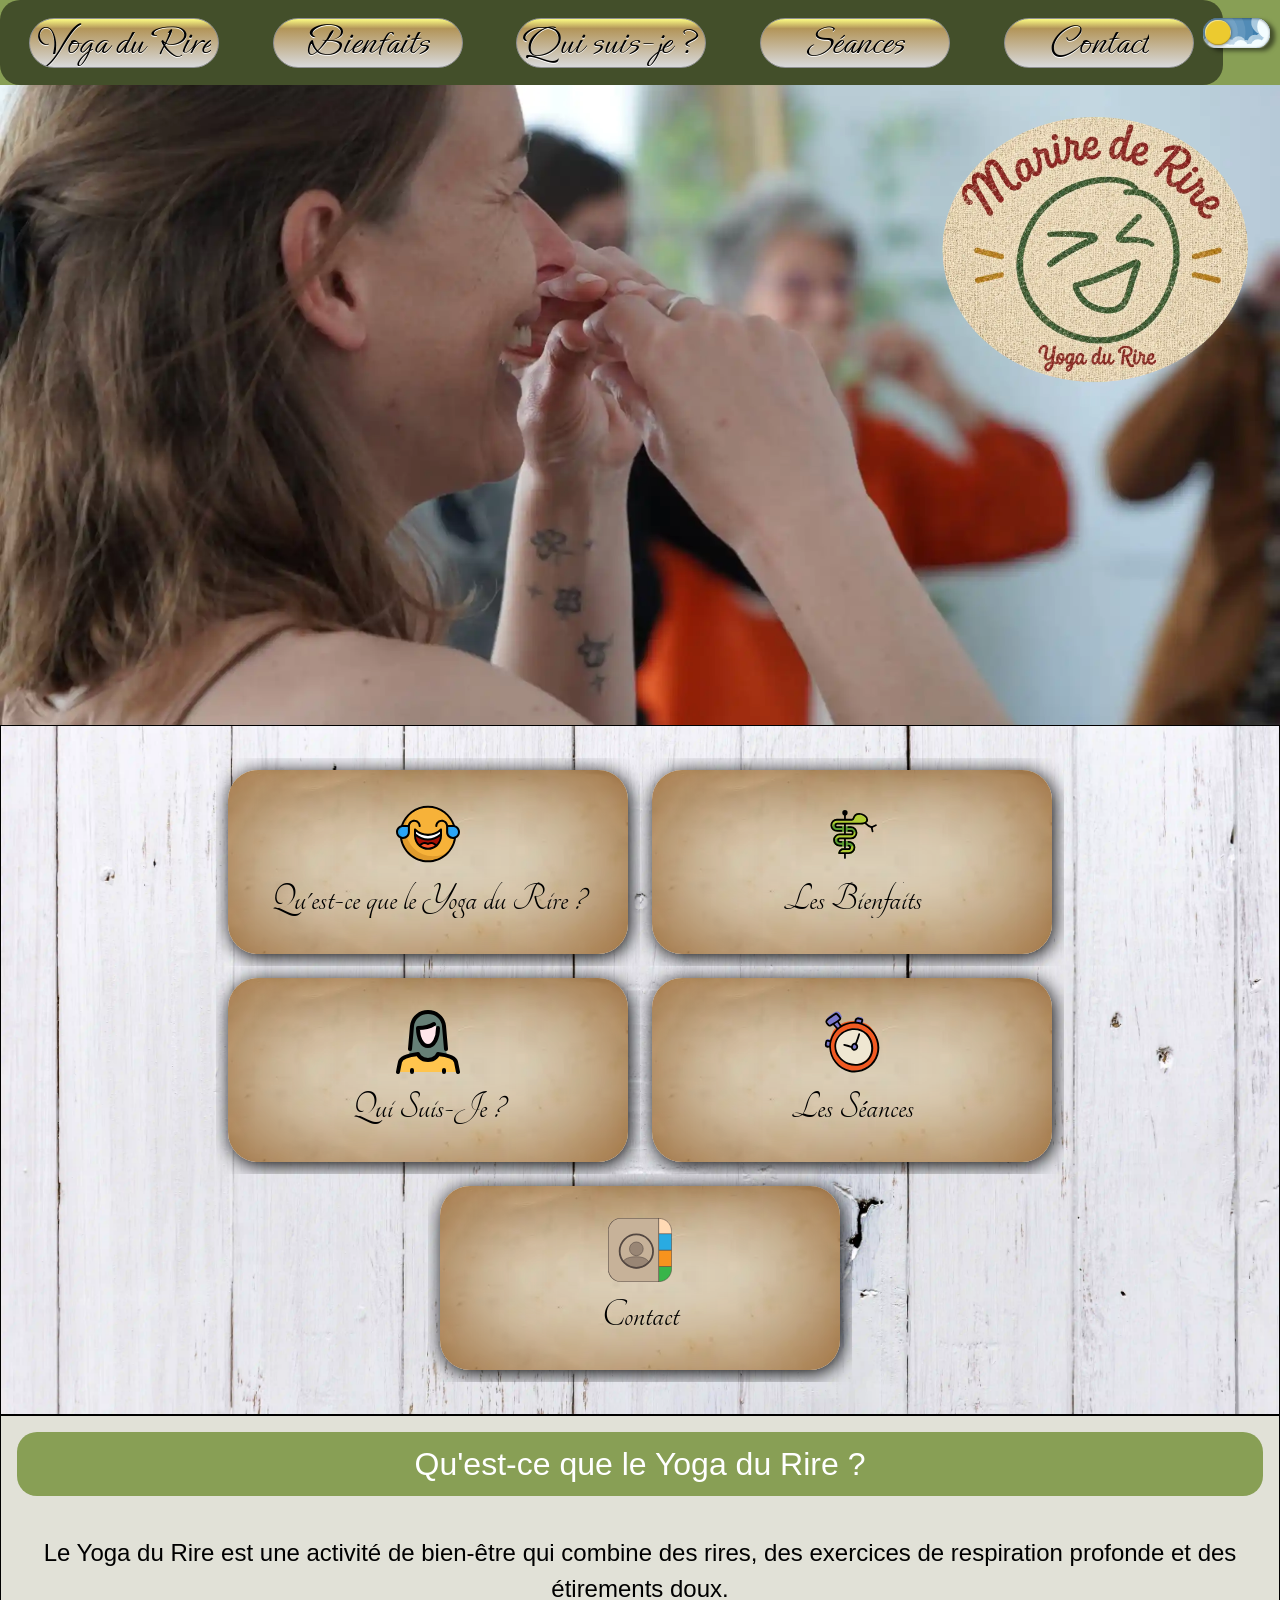
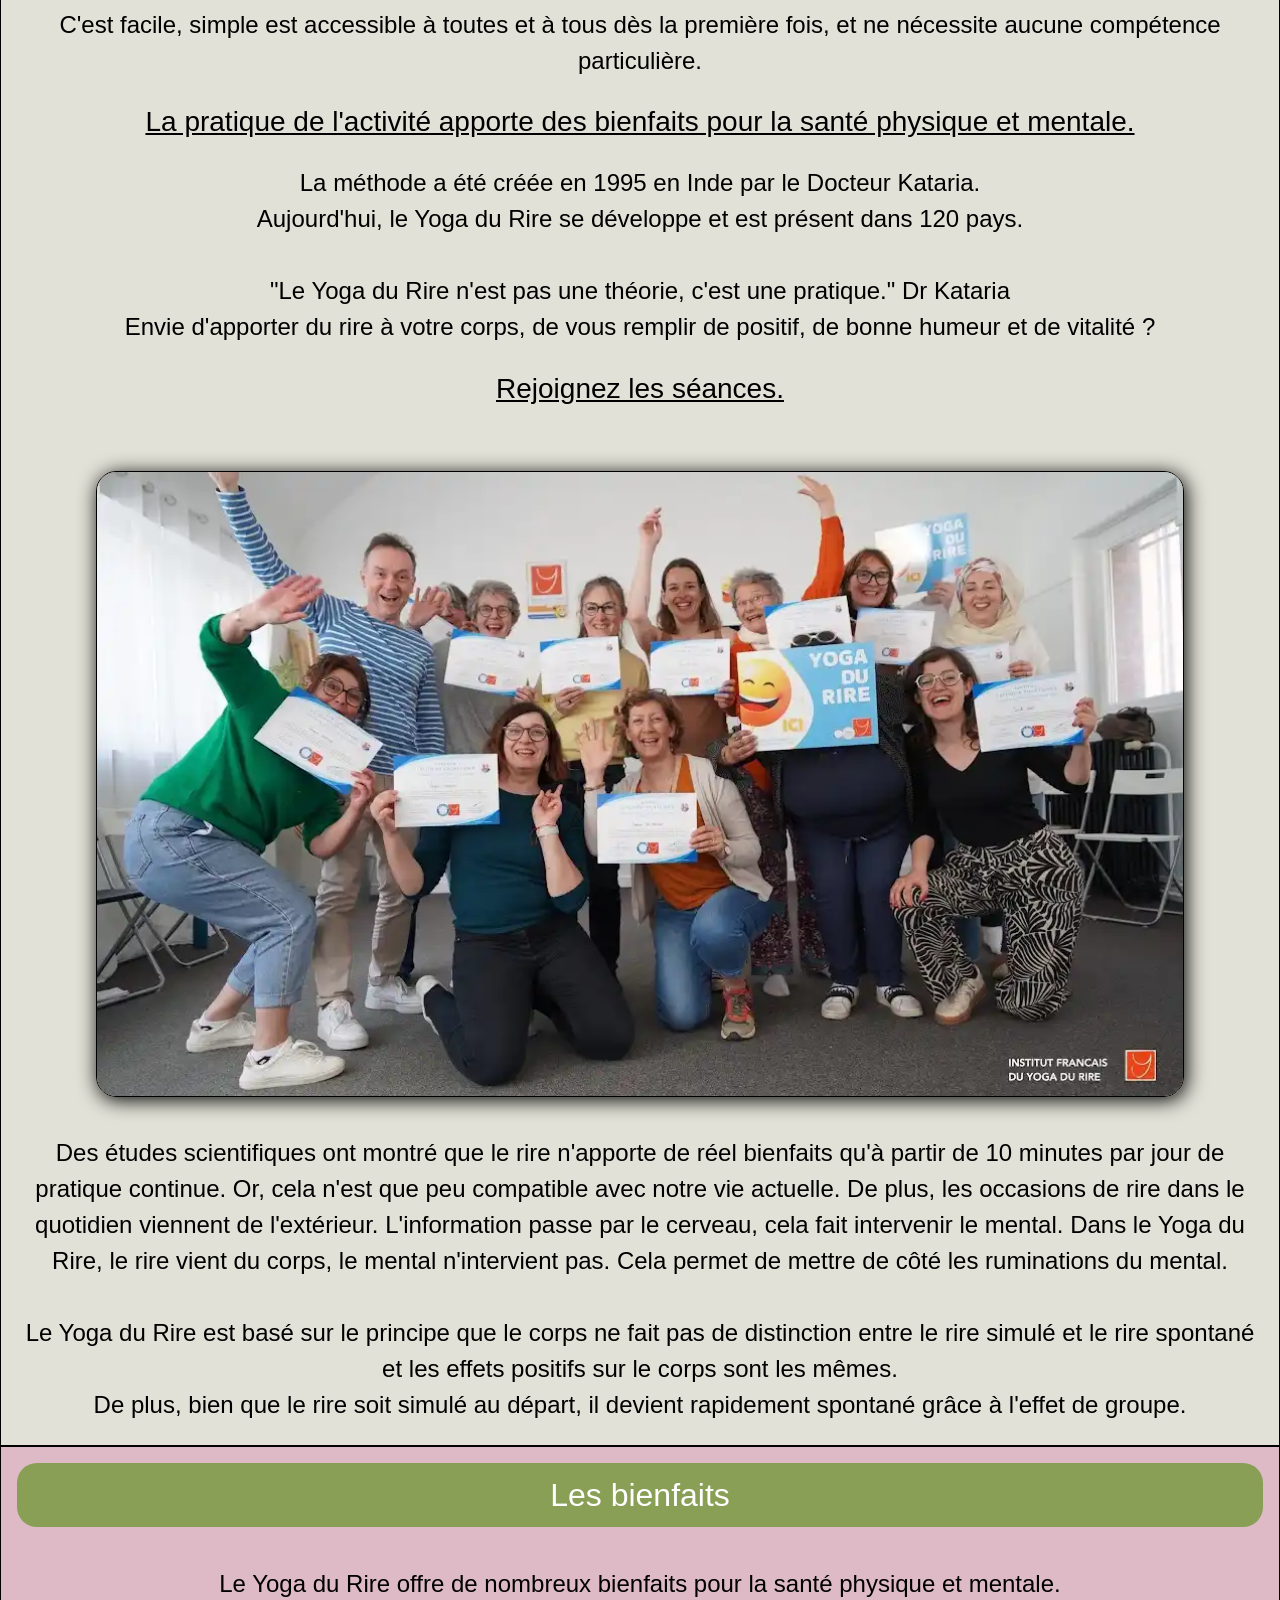
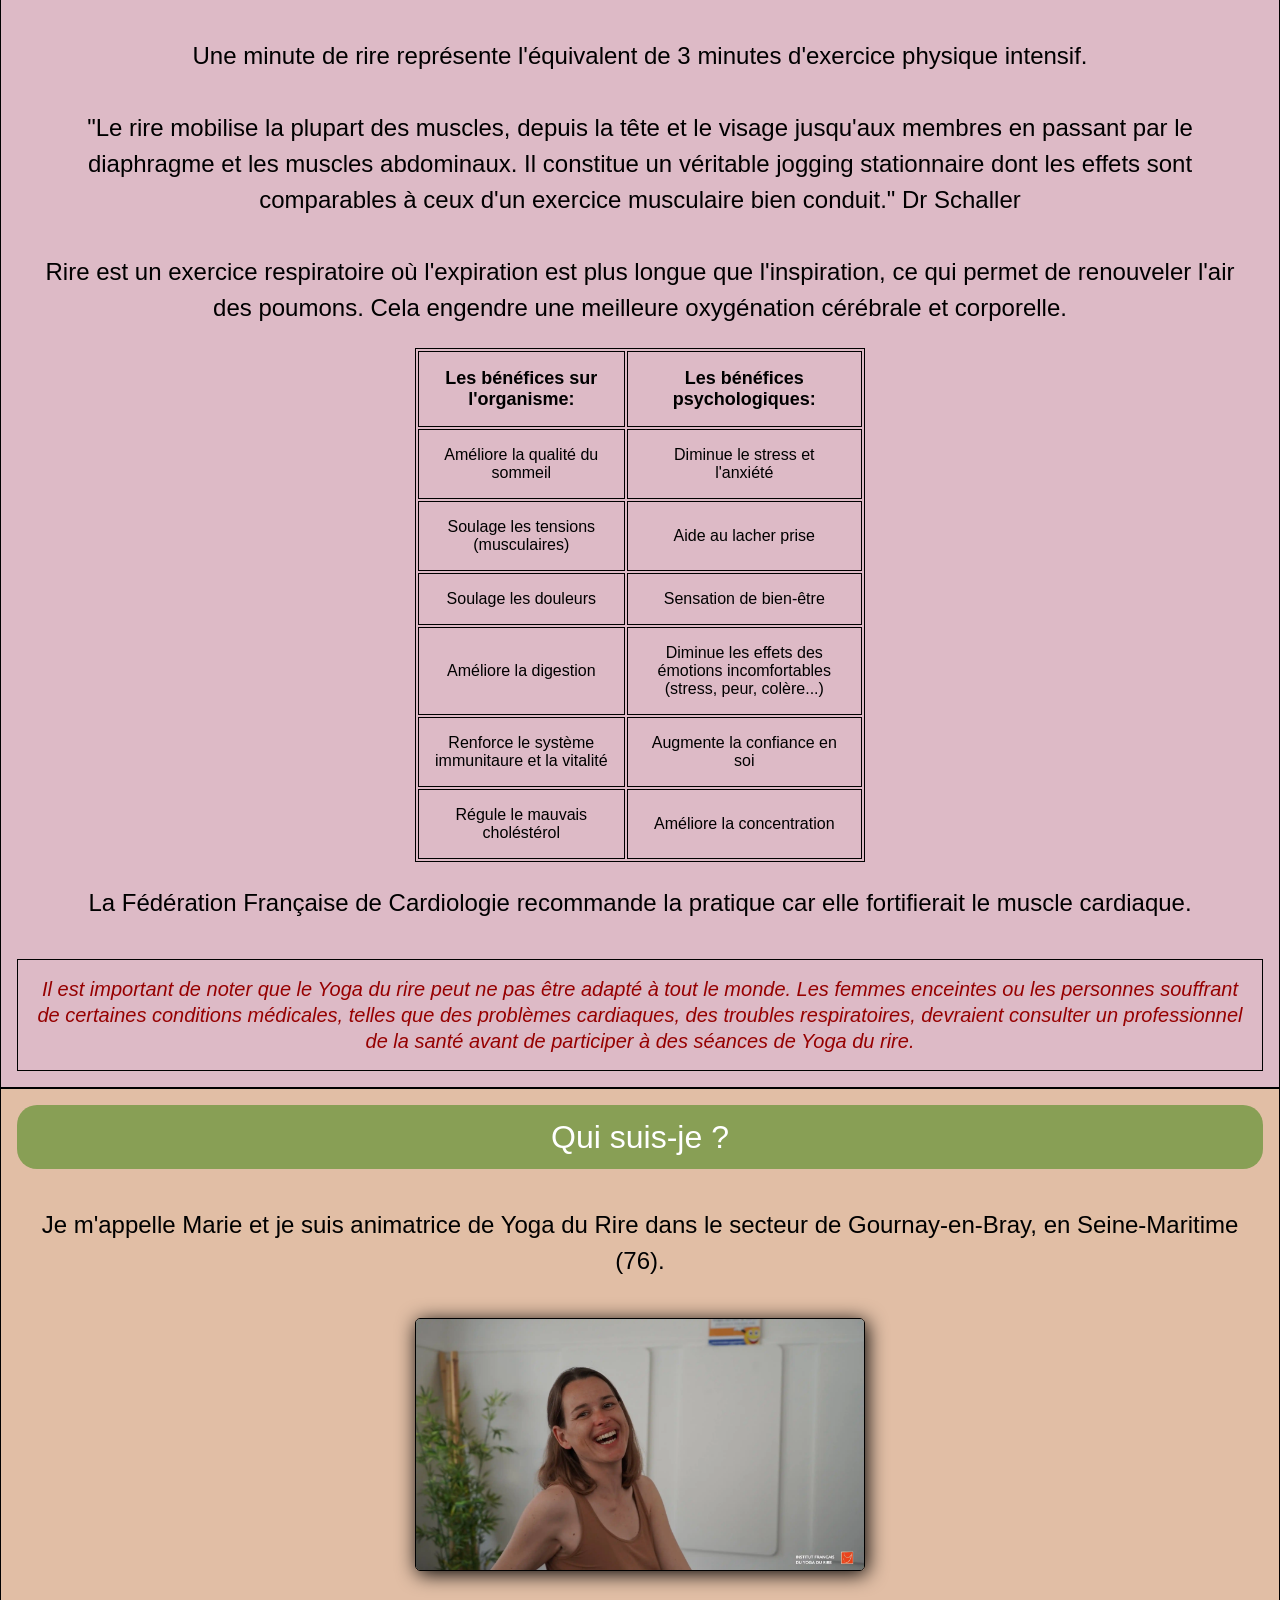
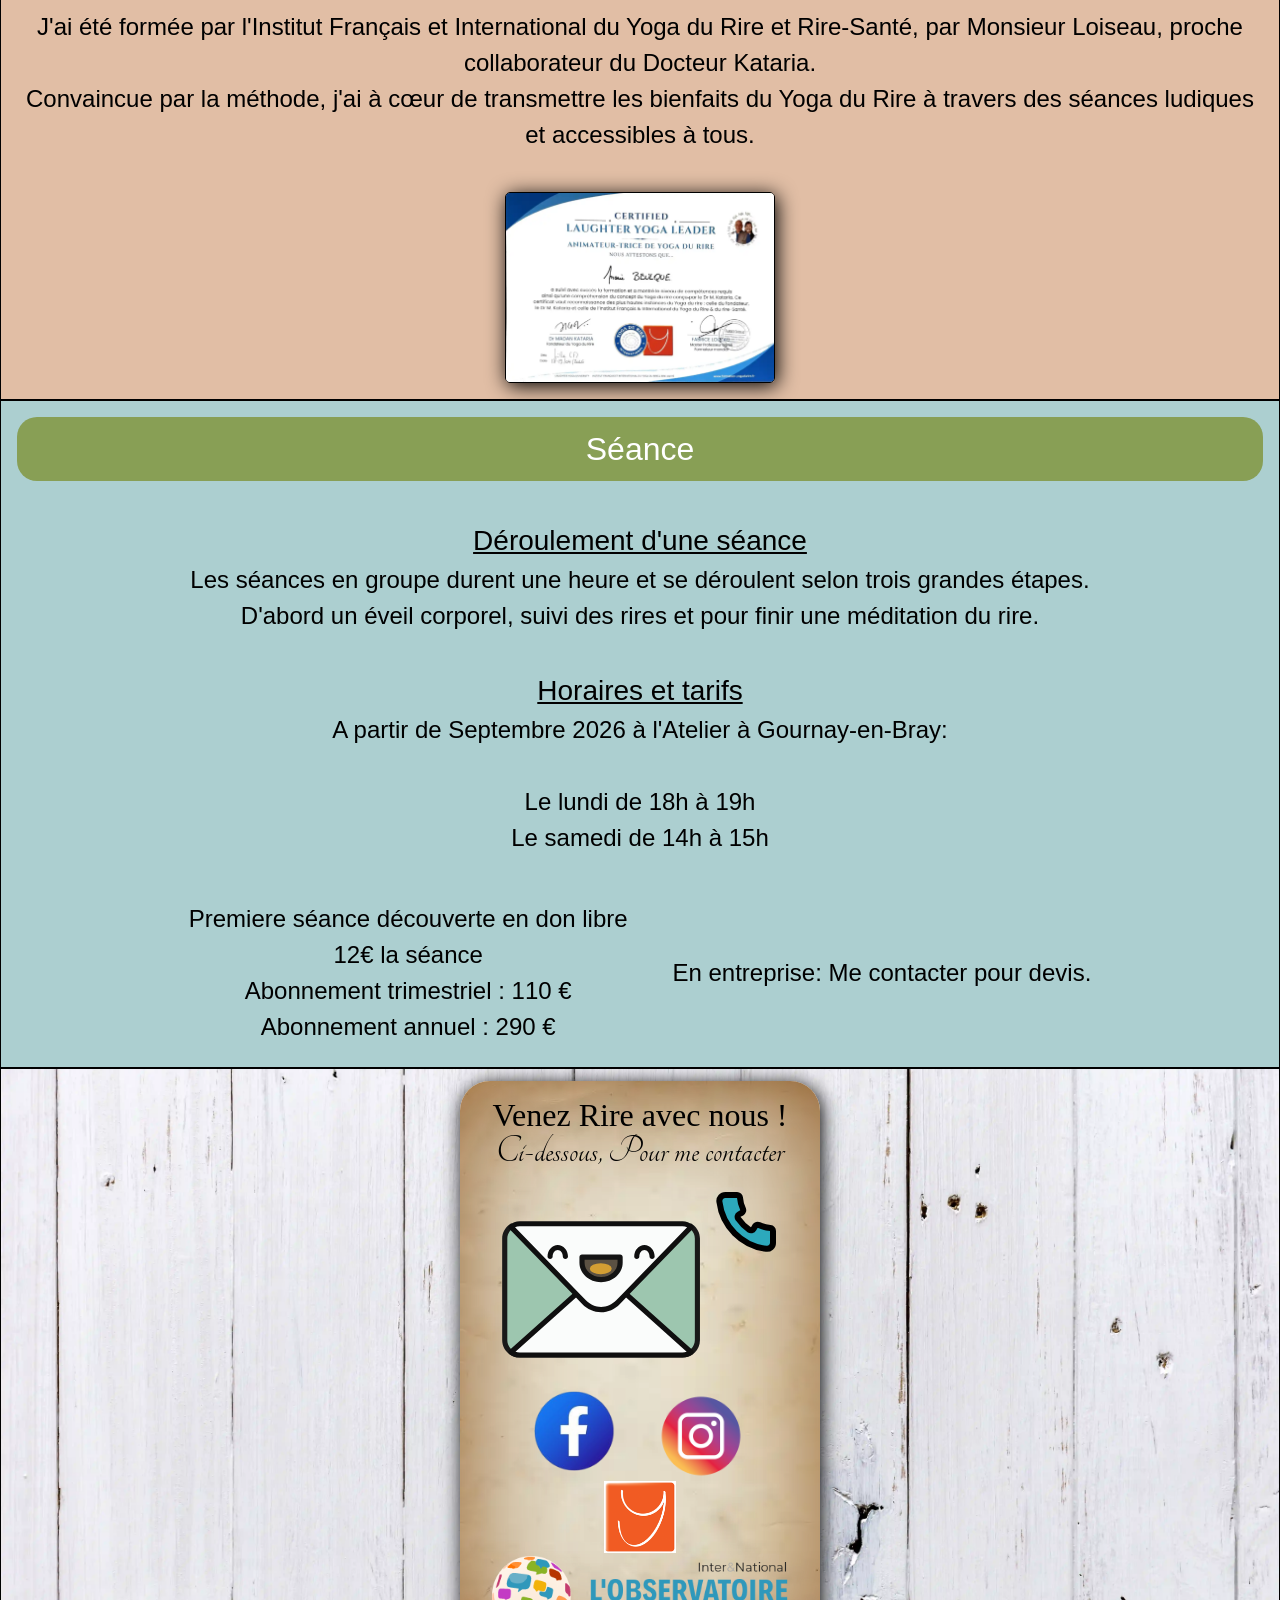
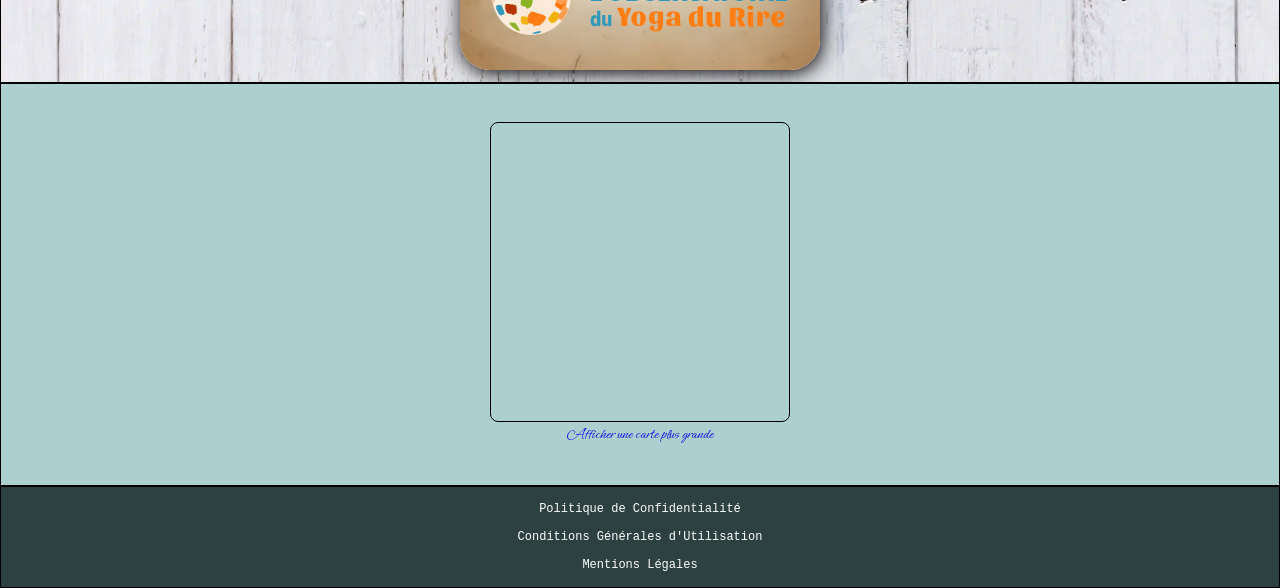
==== commit 8dacf92c: "flex sections qui dépassaient" ====
--- a/index.html
+++ b/index.html
@@ -194,8 +194,8 @@
 
 <!-- SECTION 5 Horaires et tarifs-->      
     <section id="section5">
-      <div id="specialiste1"> Séance</div>
-      
+      <div id="specialiste1">Séance</div>
+
       <div class="exemple1">
         <div class="titleseance">Déroulement d'une séance</div>
 
@@ -238,7 +238,7 @@
           <div class="reseaux">
             <div class="firstline">
               <a href="mailto:contact@marirederire.fr"><img src="content/mail-icon.svg" class="emailme" alt="mail"/></a>
-              <a href="tel:+33672929381"><img src="content/phone.svg" class="YDR" alt="numero+33672929381"/></a>
+              <a href="tel:+33672929381"><img src="content/phone.svg" class="phonelogo" alt="numero+33672929381"/></a>
             </div>
             <div class="secondline">
               <a href="https://www.facebook.com/profile.php?id=61590262629543"><img src="content/fblogo.png" class="fb" alt="facebook"/></a>
@@ -248,18 +248,6 @@
               <a href="https://www.yoga-du-rire-observatoire.info/#lat=46.2276382446289&lng=2.2137489318848&zoom=6"><img src="content/observa.png" class="observa" alt="Observatoire International du Yoga Du Rire"/></a>
           </div>
     </section>
-    
-    
-<!-- SECTION 7 carte-->      
-    <section id="section7">
-      <div class="exemple1">
-    
-      </div>            
-    </section>
-
-
-
-
 
 <!-- SECTION 7 -->
     <section id="section7">
--- a/styles.css
+++ b/styles.css
@@ -308,9 +308,7 @@
     display: flex;
     justify-content: center;
     align-items: center;
-    margin-top: 1rem;
-    margin-left: 2rem;
-    margin-right: 2rem;
+    margin: 1rem;
     
 }
 
@@ -400,7 +398,7 @@
     background-position: center;
     background-repeat: no-repeat;
     display: flex;
-    flex-direction: column;
+    flex-direction: row;
     flex-wrap: wrap;
     text-align: center;
     justify-content: center;
@@ -464,7 +462,7 @@
     background-position: center;
     background-repeat: no-repeat;
     display: flex;
-    flex-direction: column;
+    flex-direction: row;
     flex-wrap: wrap;
     text-align: center;
     justify-content: center;
@@ -504,9 +502,7 @@
     background-size: cover;
     background-position: center;
     background-repeat: no-repeat;
-    padding: 1rem;
-}
-/*IL FAUT VERIFIER LA POSITION DES RESEAUX SOCIAUX, LEUR TAILLE NEST PAS EGALE PAR AILLEURS*/
+}
 
 .parchment2 {
     position: relative; /* absolute si on veut mettre le svg sur les bords */
@@ -534,7 +530,6 @@
     flex-direction: column;
     justify-content: space-around;
     align-items: center;
-    padding: 1rem;
     margin: 1rem;
 }
 
@@ -554,9 +549,15 @@
     display: flex;
     justify-content: space-around;
     align-items: center;
-    width: 12vw;
-}
-
+    width: 16vw;
+}
+
+.phonelogo {
+    display: flex;
+    justify-content: space-around;
+    align-items: center;
+    width: 8vh;
+}
 
 .fb {
     display: flex;
--- a/dark.css
+++ b/dark.css
@@ -24,6 +24,8 @@
     --section2-color: rgb(225, 225, 215);
     --section3-color: rgb(135, 150, 145);
     --section4-color: rgb(225, 190, 165);
+    --section5-color: rgb(135, 150, 145);
+    --section6-color: rgb(172, 207, 208);
     --section7-color: rgb(172, 207, 208);
     --footer-color: rgb(45, 65, 65);
     --strange-color:linear-gradient(to top, #D8D9DB 0%, #fff 80%, #FDFDFD 100%);
@@ -53,6 +55,7 @@
     --section3-color: rgba(188, 119, 142, 0.5);
     --section4-color: rgb(225, 190, 165);
     --section5-color: rgb(172, 207, 208);
+    --section6-color: rgb(172, 207, 208);
     --section7-color: rgb(172, 207, 208);
     --footer-color: rgb(45, 65, 65);
     --strange-color:linear-gradient(to top, #D8D9DB 0%, #b39559 80%, #fcfc83 100%);
@@ -99,6 +102,8 @@
     --section2-color: rgb(225, 225, 215);
     --section3-color: rgb(135, 150, 145);
     --section4-color: rgb(225, 190, 165);
+    --section5-color: rgb(135, 150, 145);
+    --section6-color: rgb(135, 150, 145);
     --section7-color: rgb(122, 105, 133);
     --footer-color: rgb(45, 65, 65);
     --strange-color:linear-gradient(to top, #000000 0%, #636262 100%);
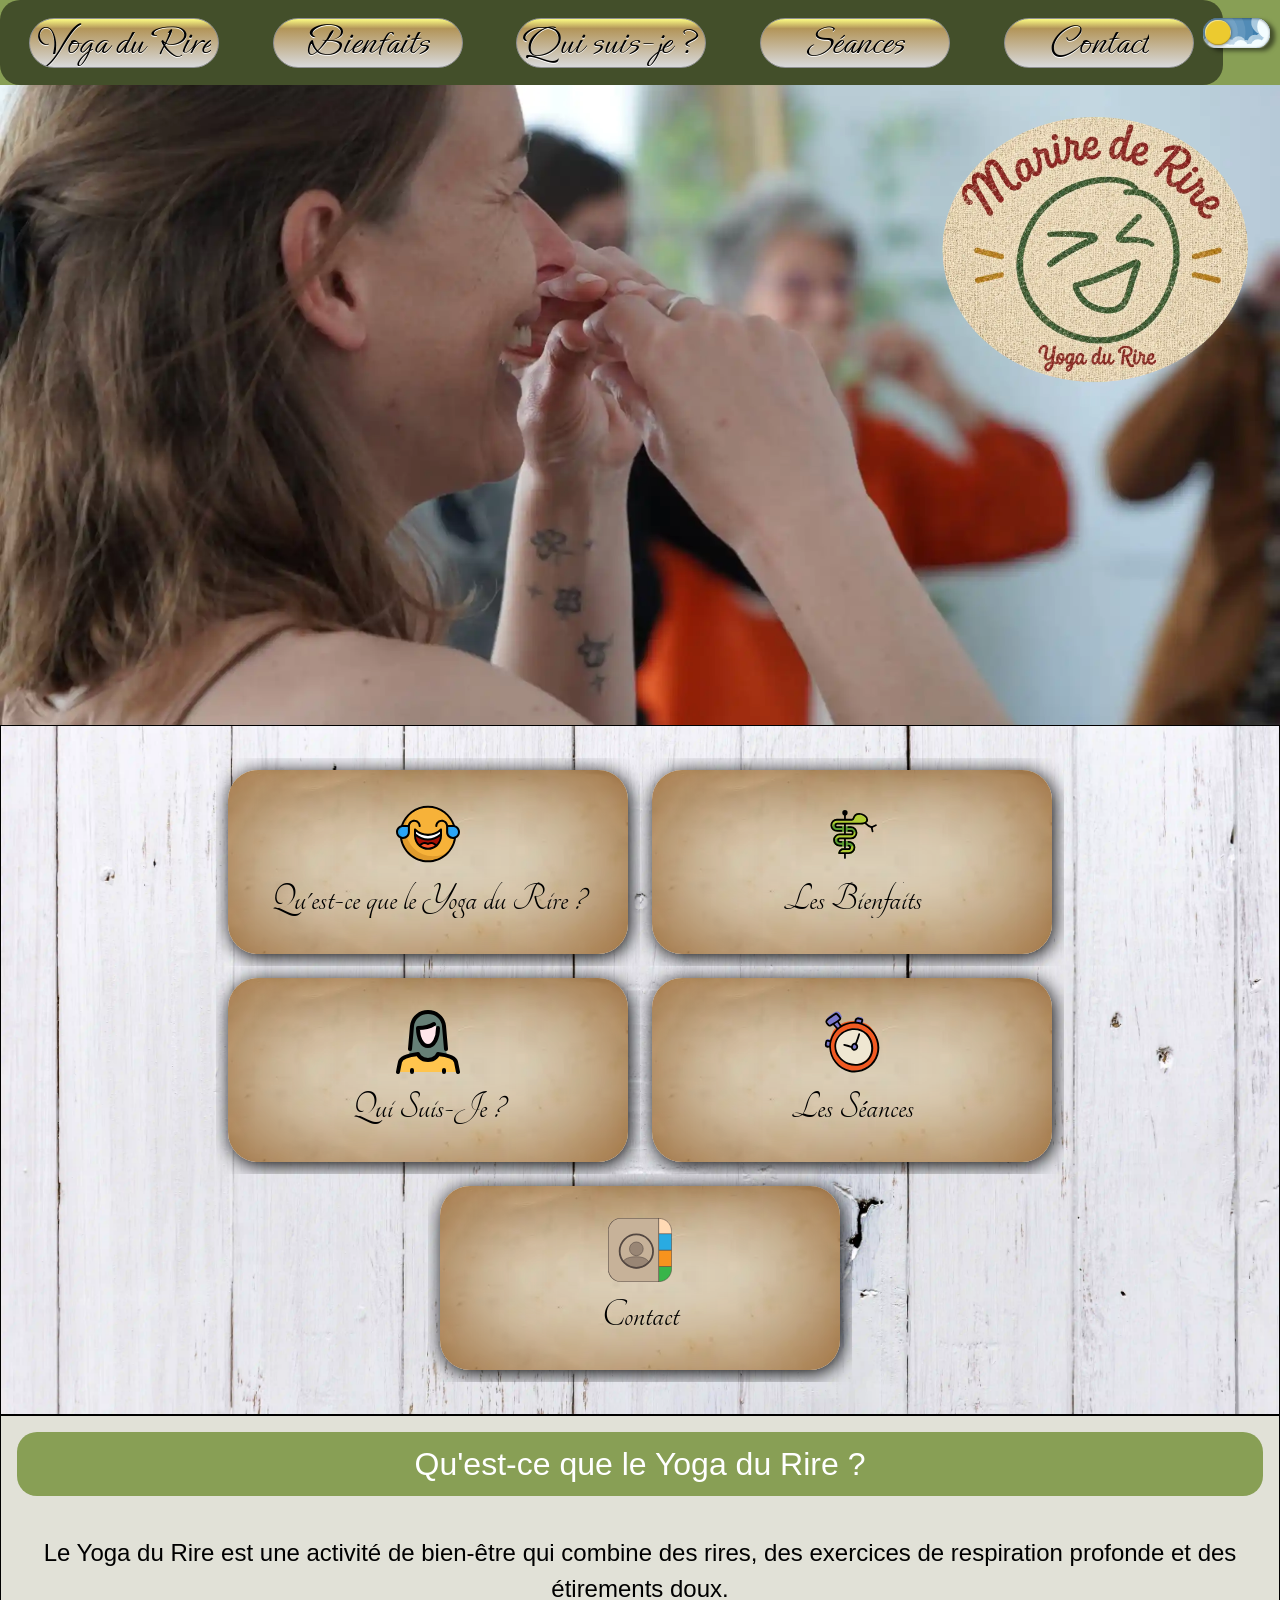
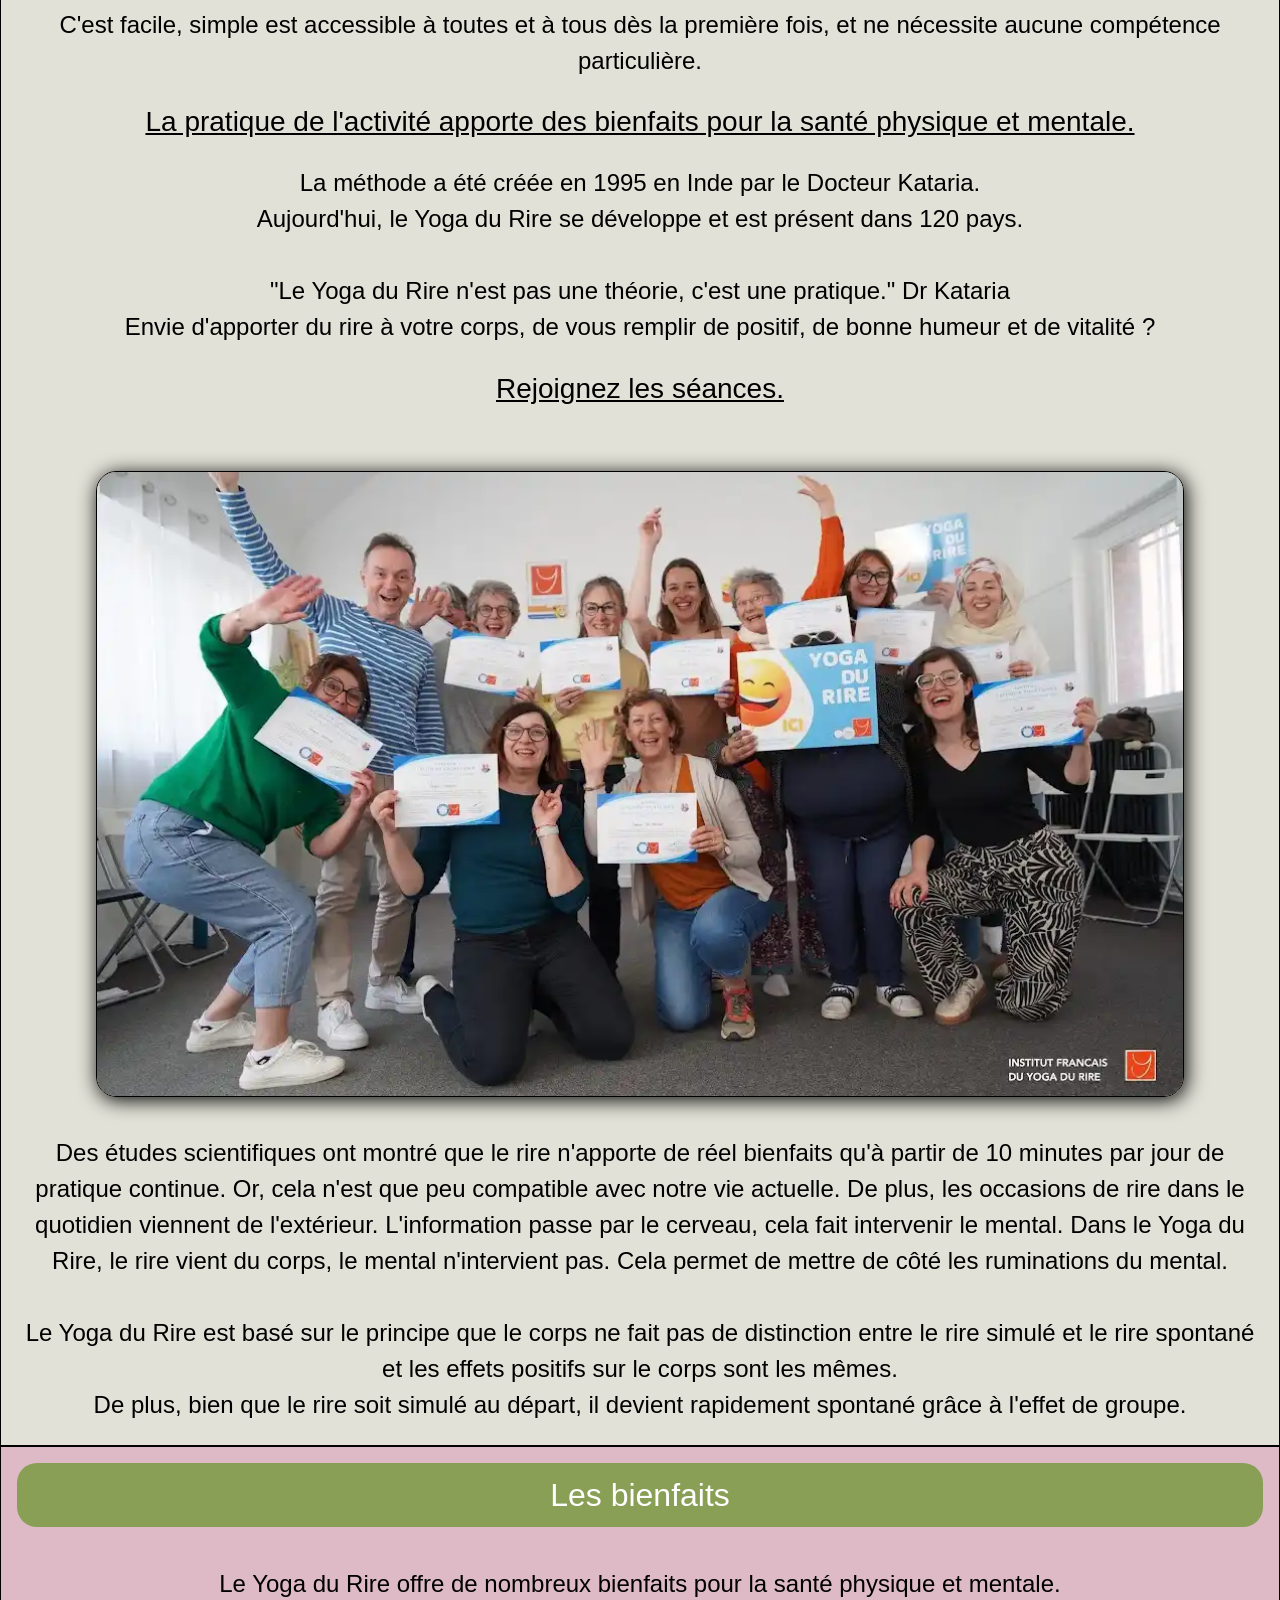
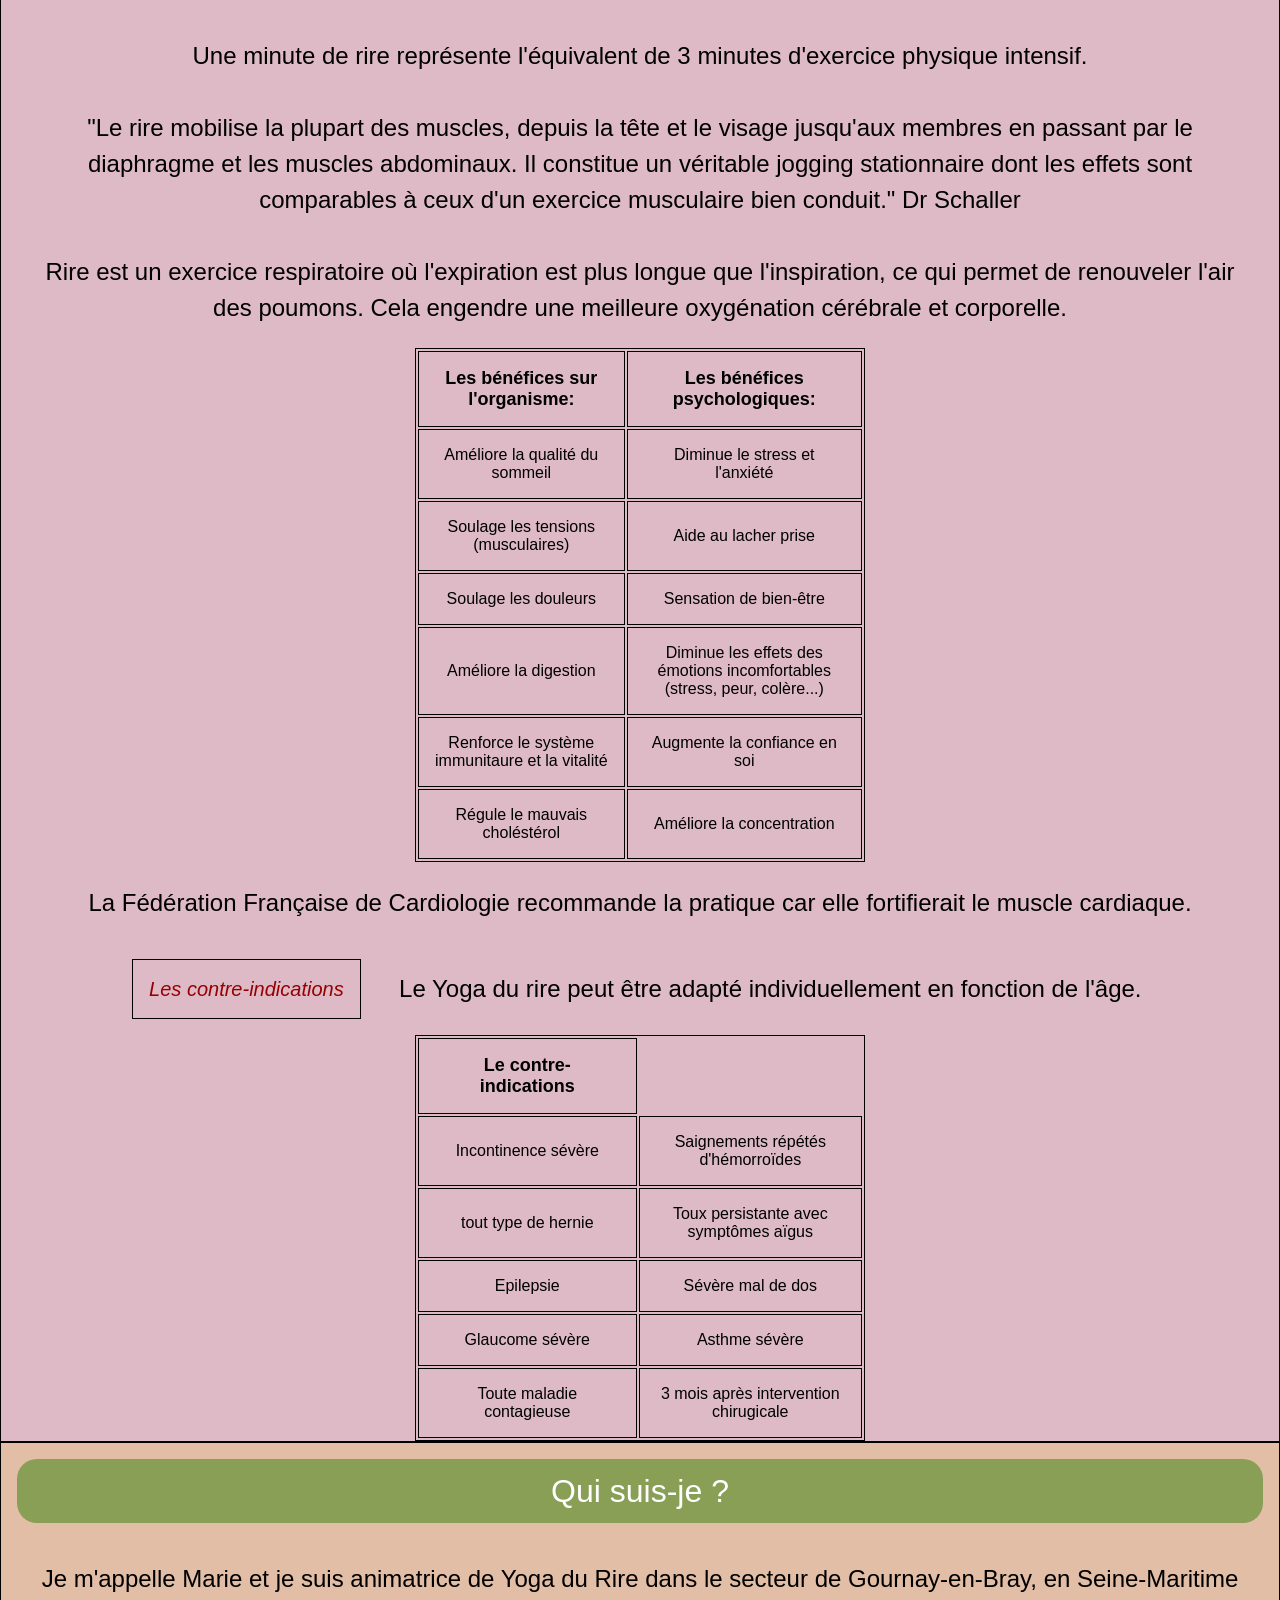
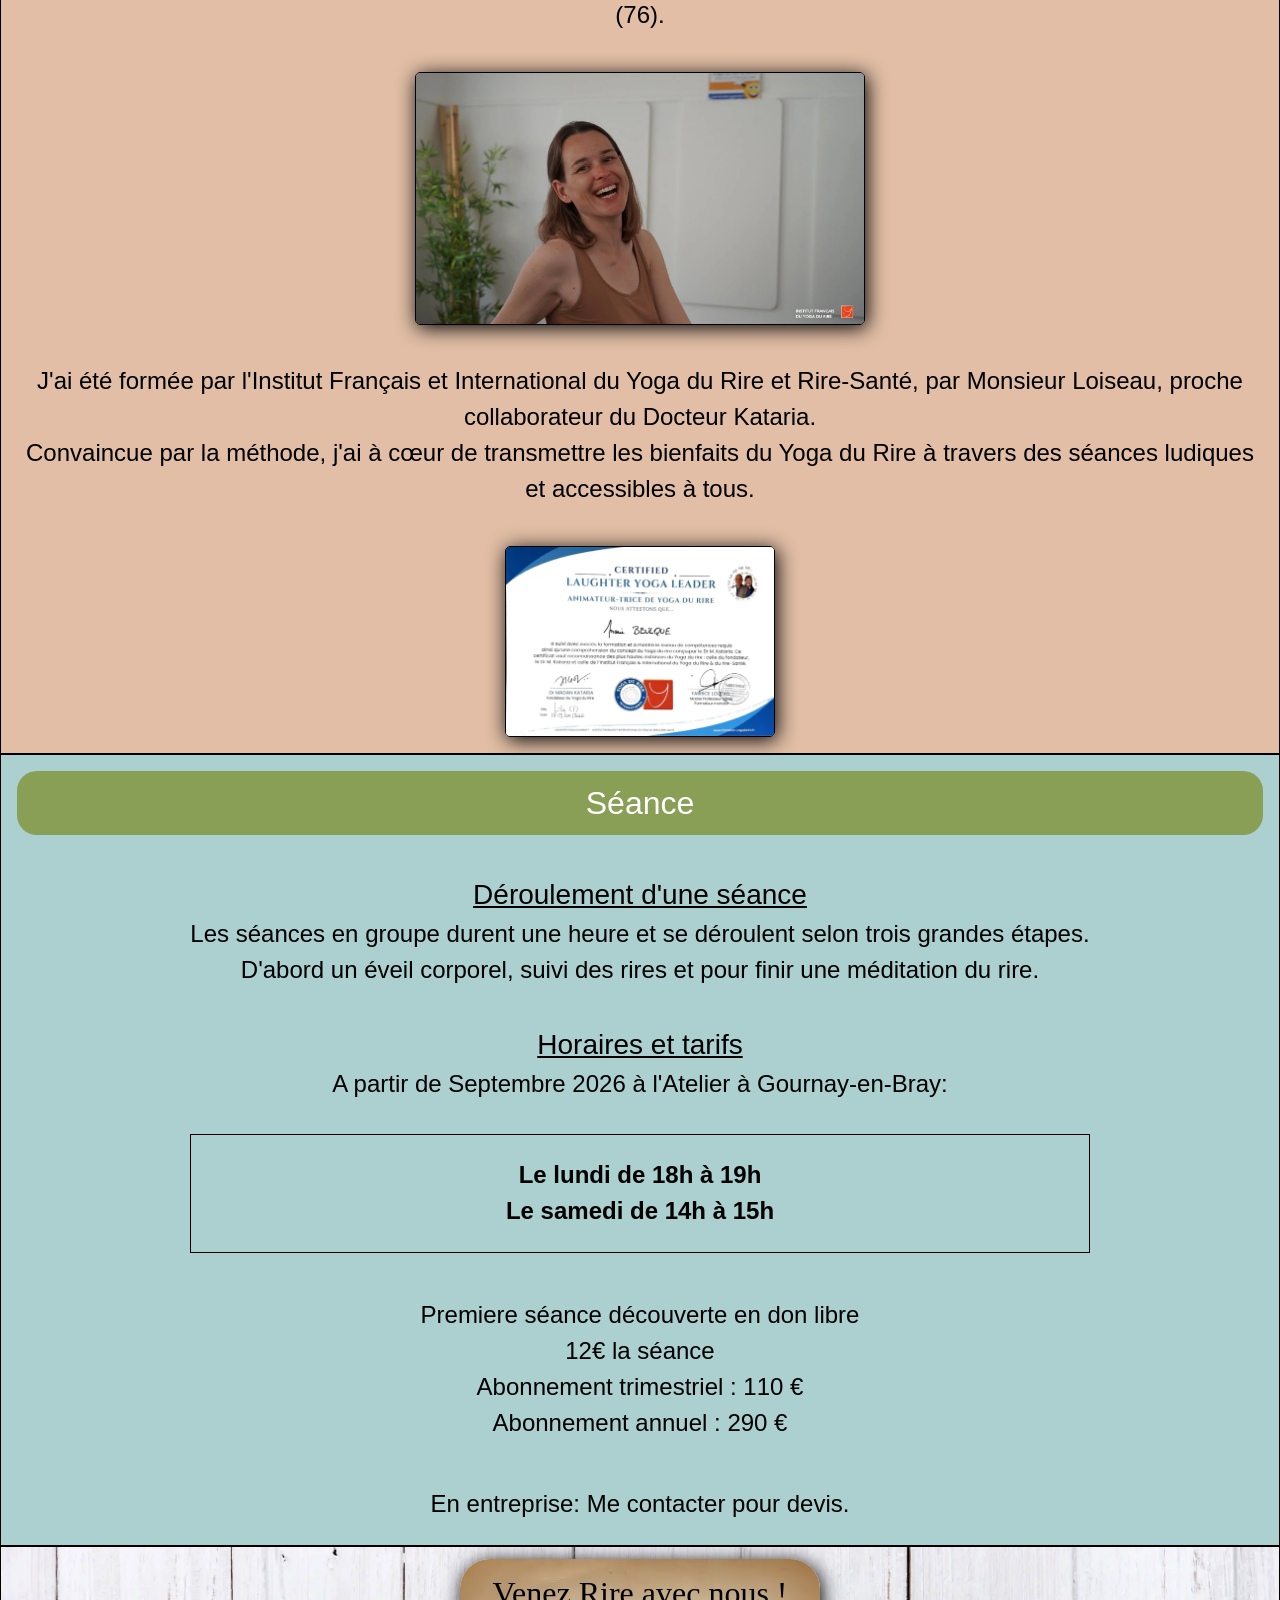
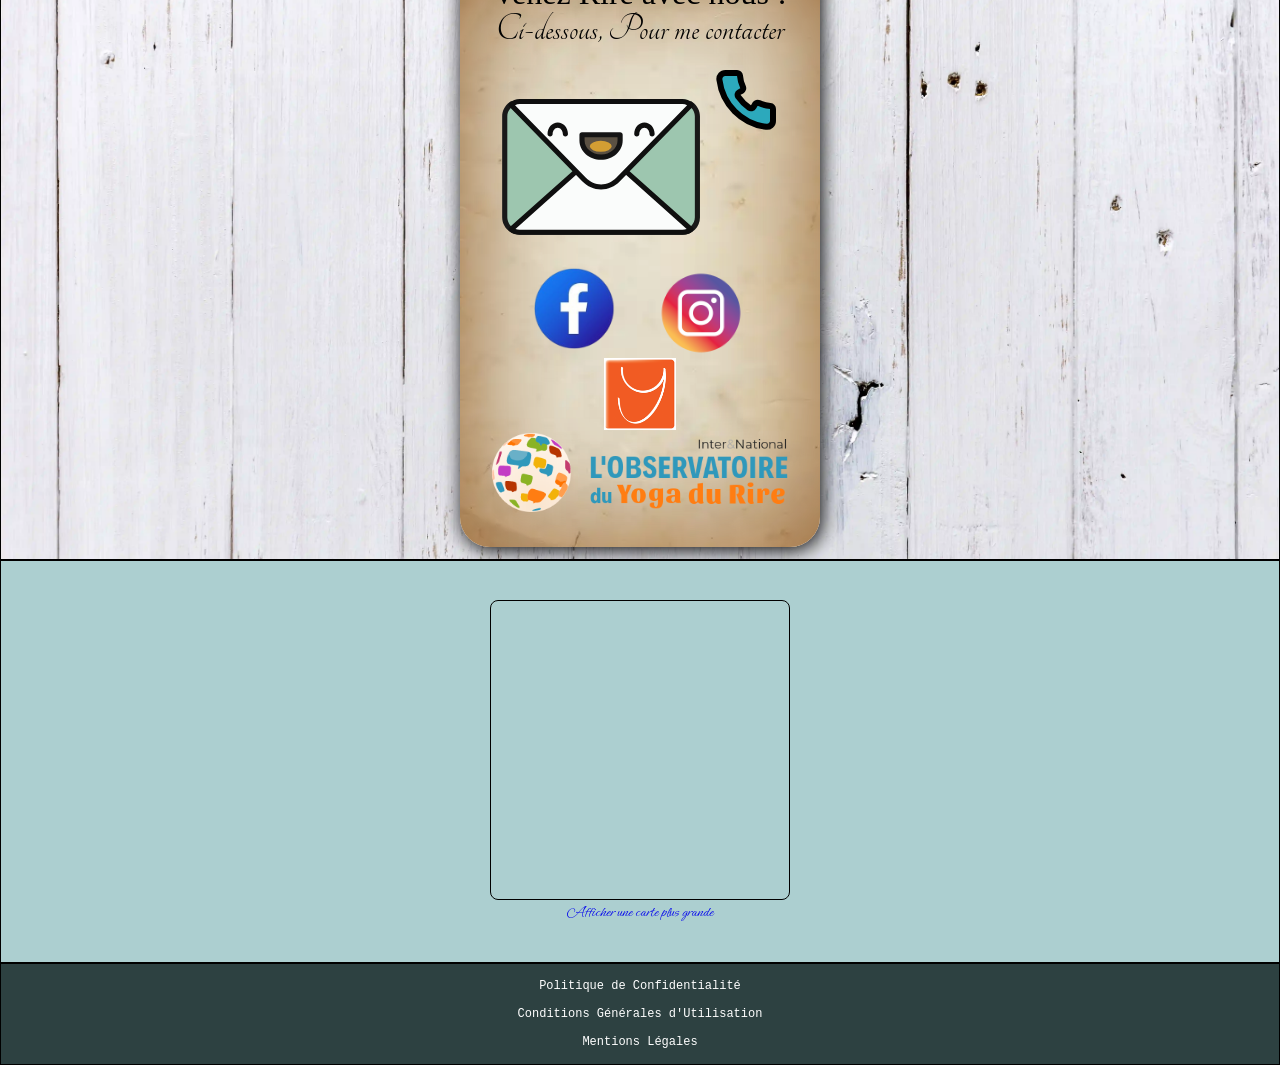
==== commit 87692b2e: "update to see how it goes contreindications" ====
--- a/index.html
+++ b/index.html
@@ -171,9 +171,33 @@
       <div class="exemple1">  
       La Fédération Française de Cardiologie recommande la pratique car elle fortifierait le muscle cardiaque.
       </div>
-      <div class="contreindication">
-          Il est important de noter que le Yoga du rire peut ne pas être adapté à tout le monde. Les femmes enceintes ou les personnes souffrant de certaines conditions médicales, telles que des problèmes cardiaques, des troubles respiratoires, devraient consulter un professionnel de la santé avant de participer à des séances de Yoga du rire.
-      </div>
+      <div class="contreindication">Les contre-indications</div>
+      <div class="exemple1">Le Yoga du rire peut être adapté individuellement en fonction de l'âge.</div>
+      <table>
+        <tr>
+          <th>Le contre- indications</th>
+        </tr>
+        <tr>
+          <td>Incontinence sévère</td>
+          <td>Saignements répétés d'hémorroïdes</td>
+        </tr>
+        <tr>
+          <td>tout type de hernie</td>
+          <td>Toux persistante avec symptômes aïgus</td>
+        </tr>
+        <tr>
+          <td>Epilepsie</td>
+          <td>Sévère mal de dos</td>
+        </tr>
+        <tr>
+          <td>Glaucome sévère</td>
+          <td>Asthme sévère</td>
+        </tr>
+        <tr>
+          <td>Toute maladie contagieuse</td>
+          <td>3 mois après intervention chirugicale</td>
+        </tr>
+      </table>
                  
     </section>
 <!-- FIN DE LA SECTION 3 -->
@@ -205,11 +229,13 @@
         <div class="titleseance">Horaires et tarifs</div>
         
         A partir de Septembre 2026 à l'Atelier à Gournay-en-Bray:<br>
-        <br>Le lundi de 18h à 19h
-        <br>Le samedi de 14h à 15h
+        <div class="horaires">
+          Le lundi de 18h à 19h<br>
+          Le samedi de 14h à 15h
+        </div>
       </div>   
 
-      <div class="exemple1">
+      <div class="premiereseance">
         Premiere séance découverte en don libre <br>
         12€ la séance<br>
         Abonnement trimestriel : 110 €<br>
--- a/styles.css
+++ b/styles.css
@@ -116,6 +116,7 @@
     display: block;
     max-width: 100%;
   }
+
 
 
 /***********************************************/
@@ -473,6 +474,34 @@
     font-family: var(--section2-fontfamily);
     font-size: 1.75rem;
     text-decoration: underline;
+}
+
+
+.horaires {
+    font-size: 1.50rem;
+    line-height: 1.5;
+    font-family: var(--section2-fontfamily);
+    font-weight: bold;
+    padding: 1.4rem;
+    text-align: center;
+    width: auto;
+    height: auto;
+    justify-content: center;
+    border: 1px solid black;
+    margin-top: 2rem;;
+}
+
+
+
+.premiereseance {
+    font-size: 1.50rem;
+    line-height: 1.5;
+    font-family: var(--section2-fontfamily);
+    padding: 1.4rem;
+    text-align: center;
+    width: 100%;
+    height: auto;
+    justify-content: center;
 }
 
 /***********************************************/
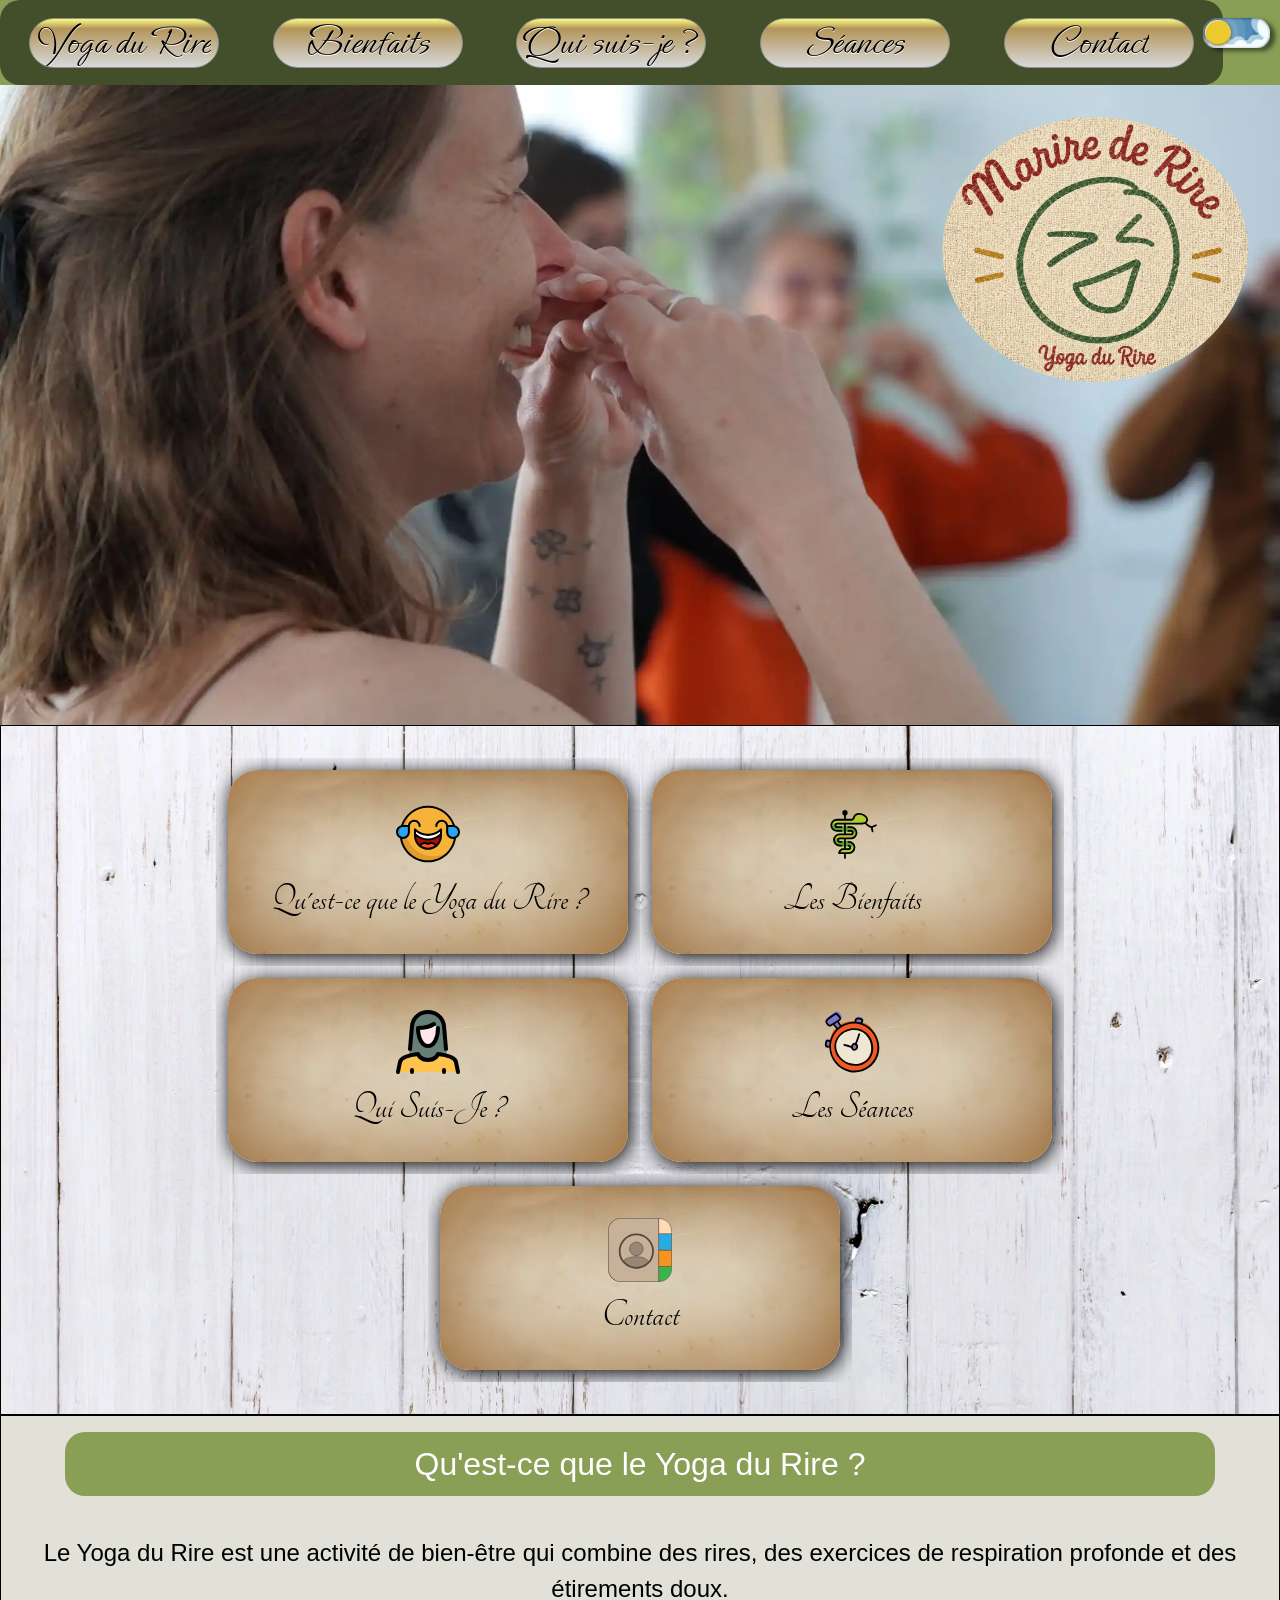
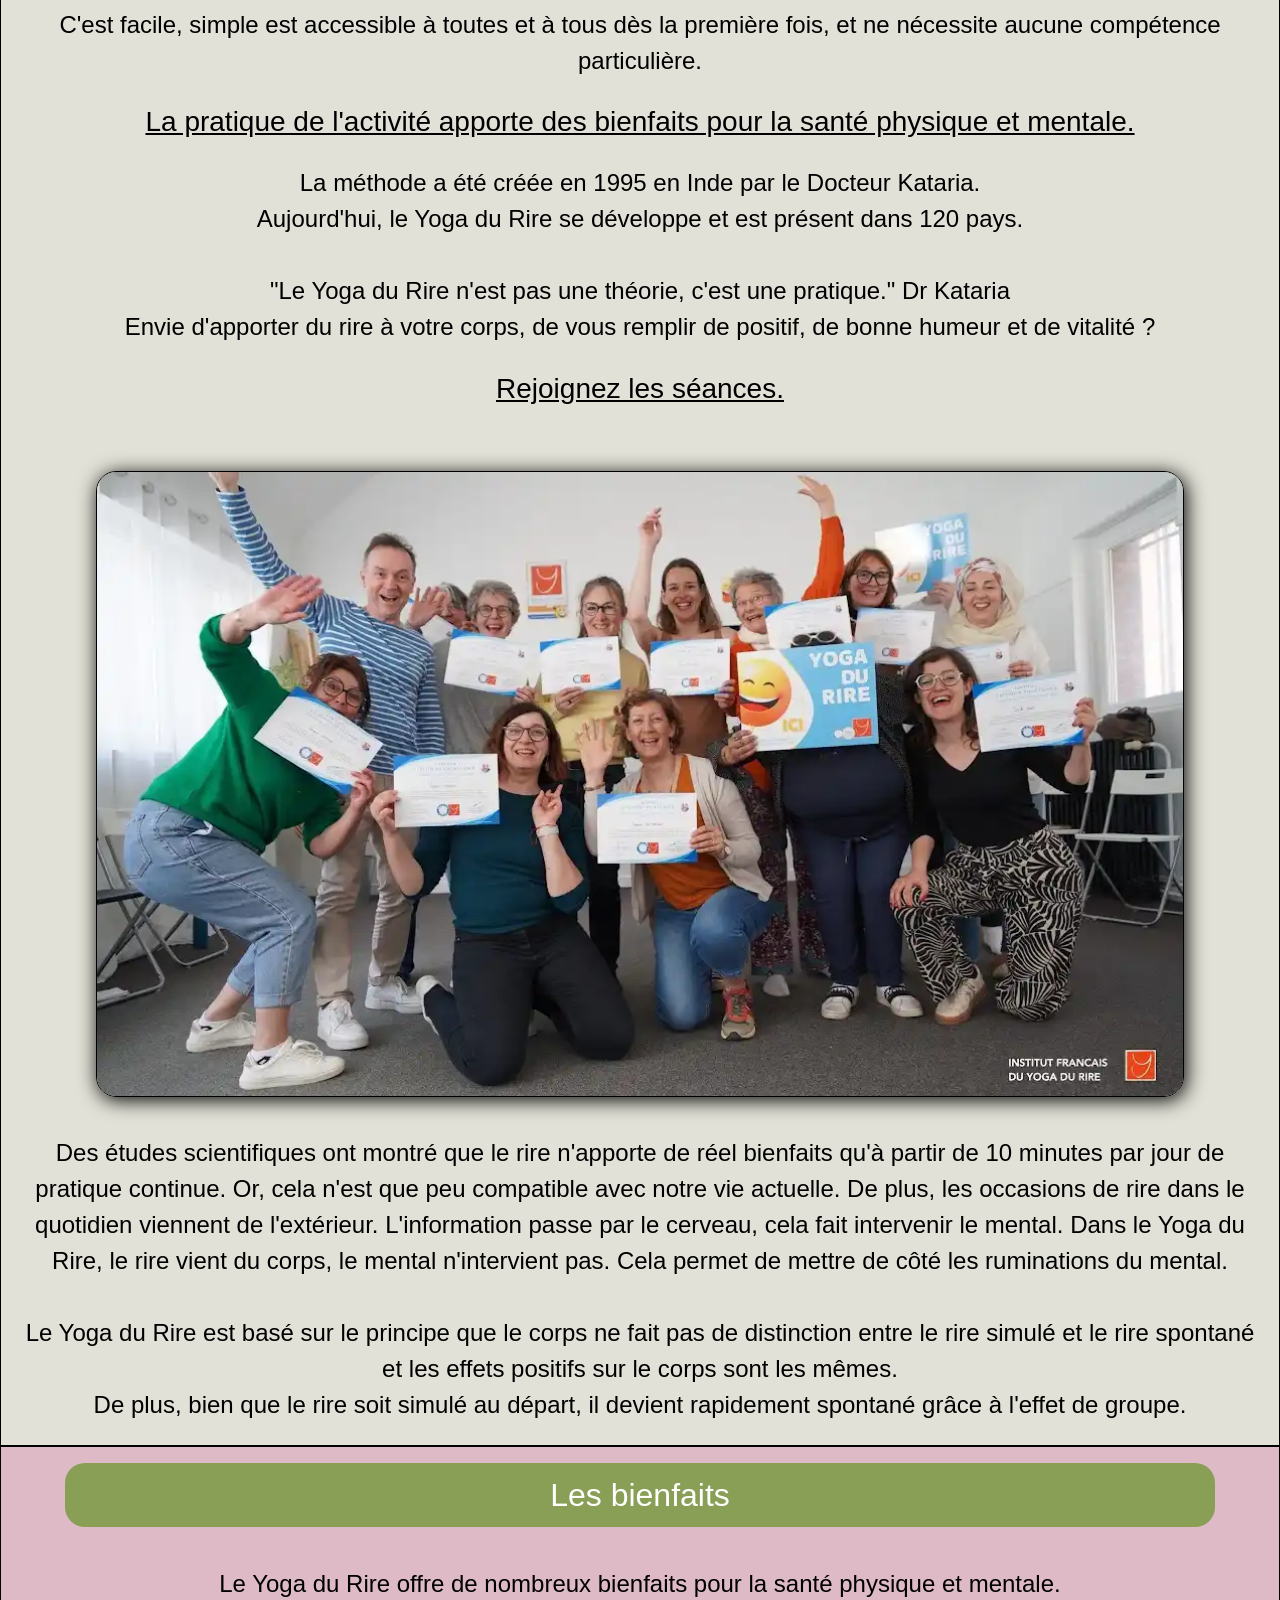
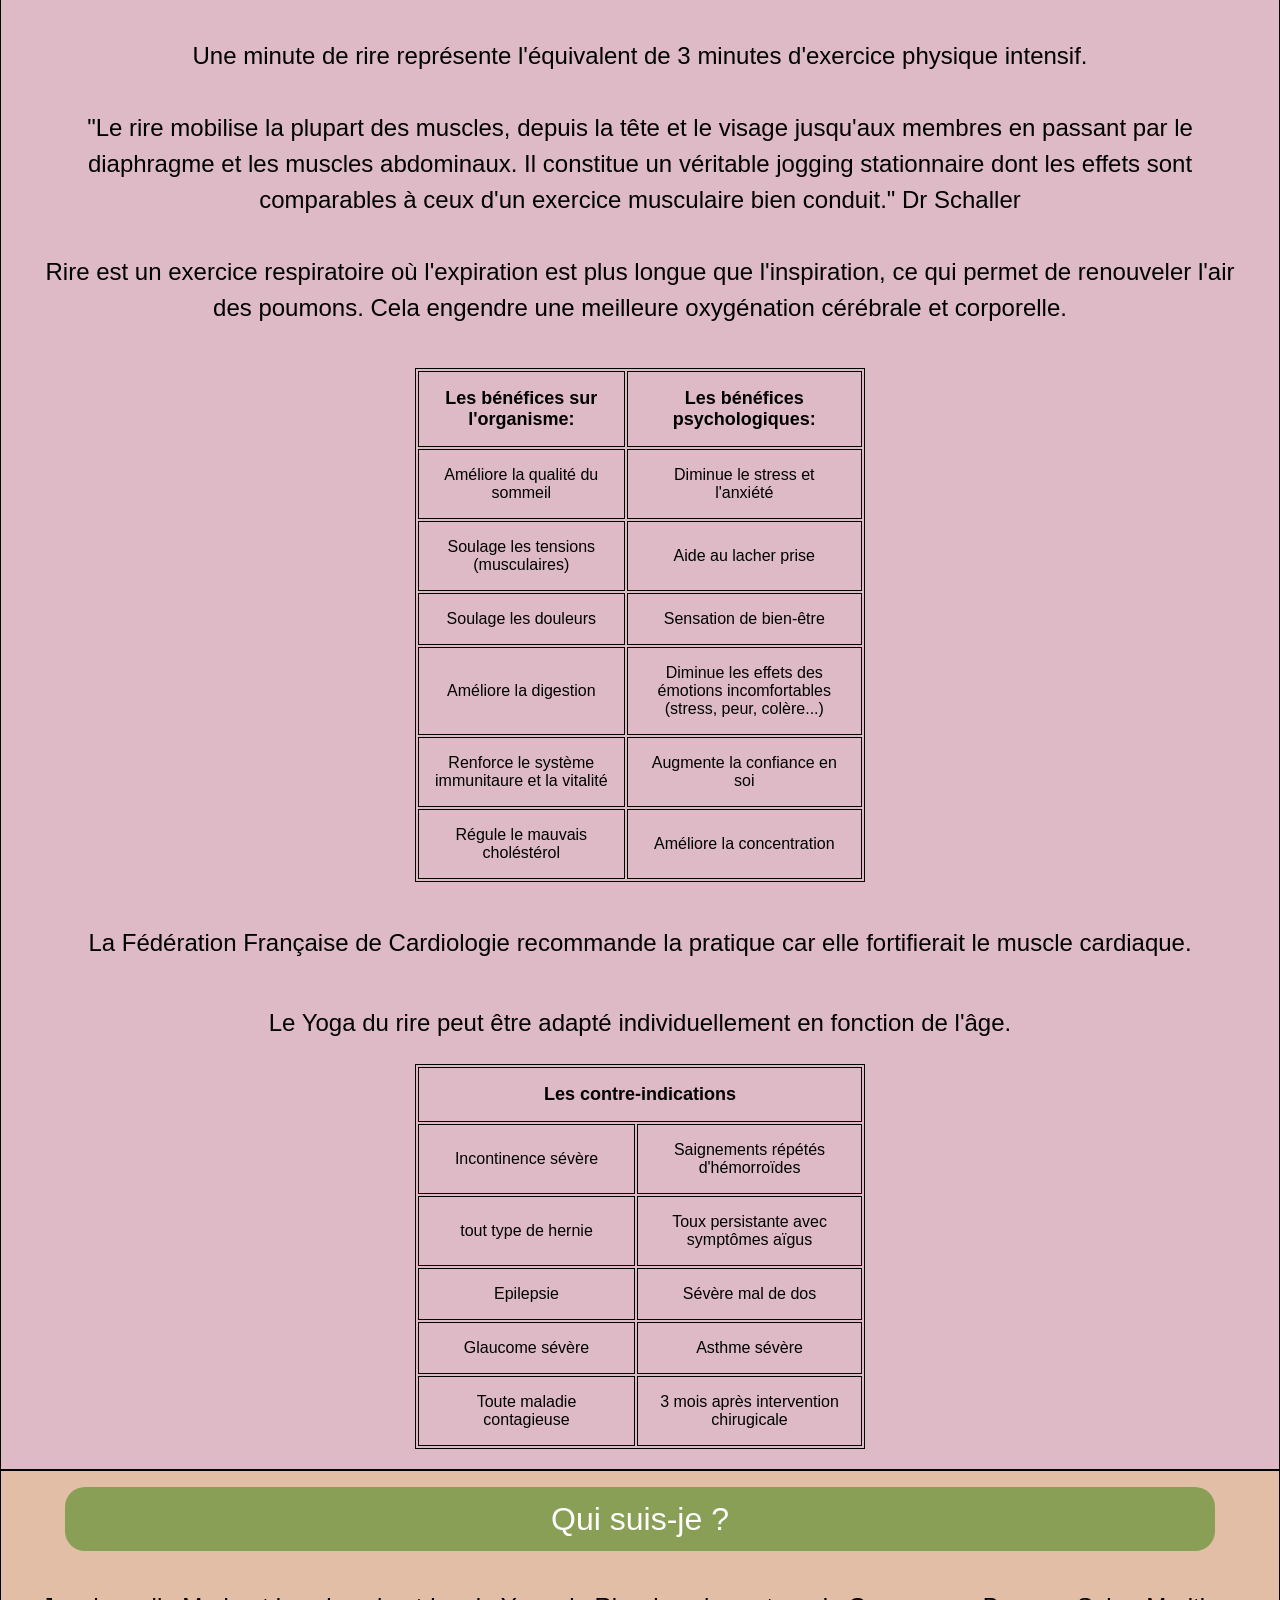
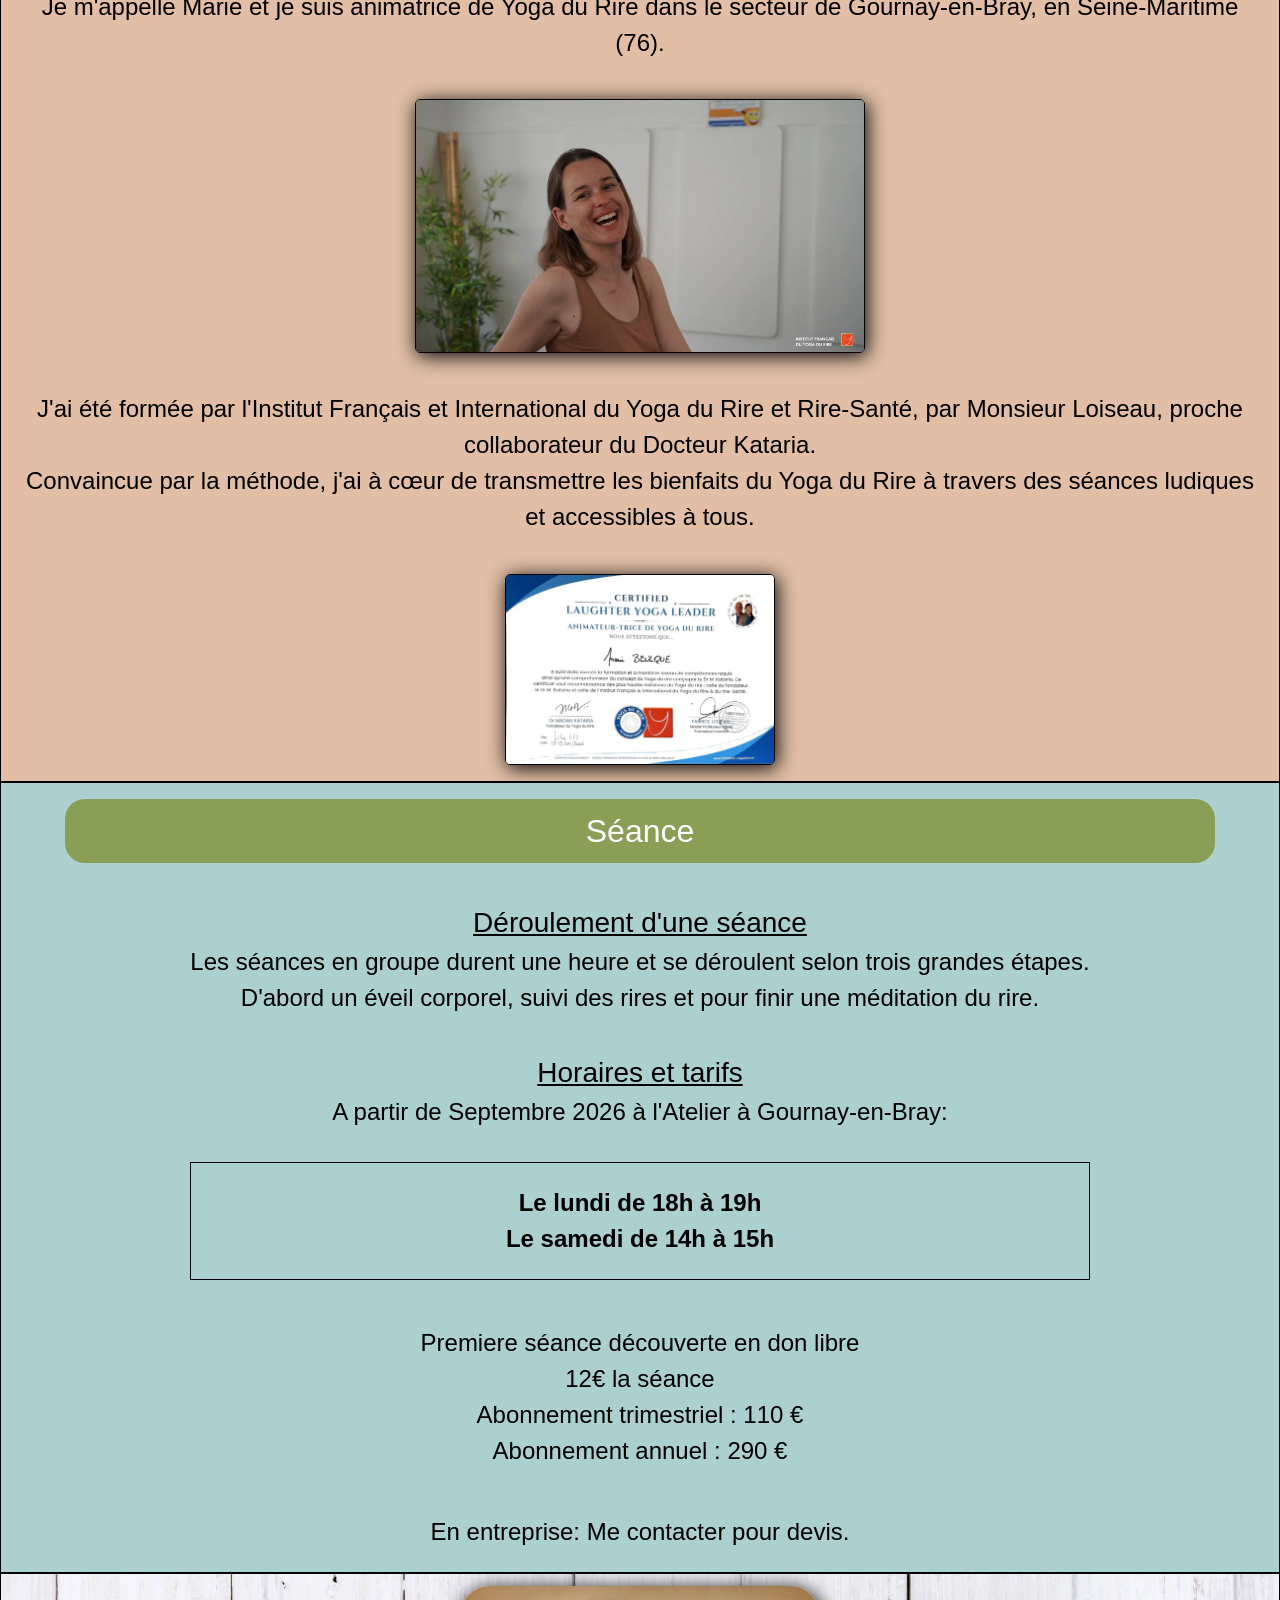
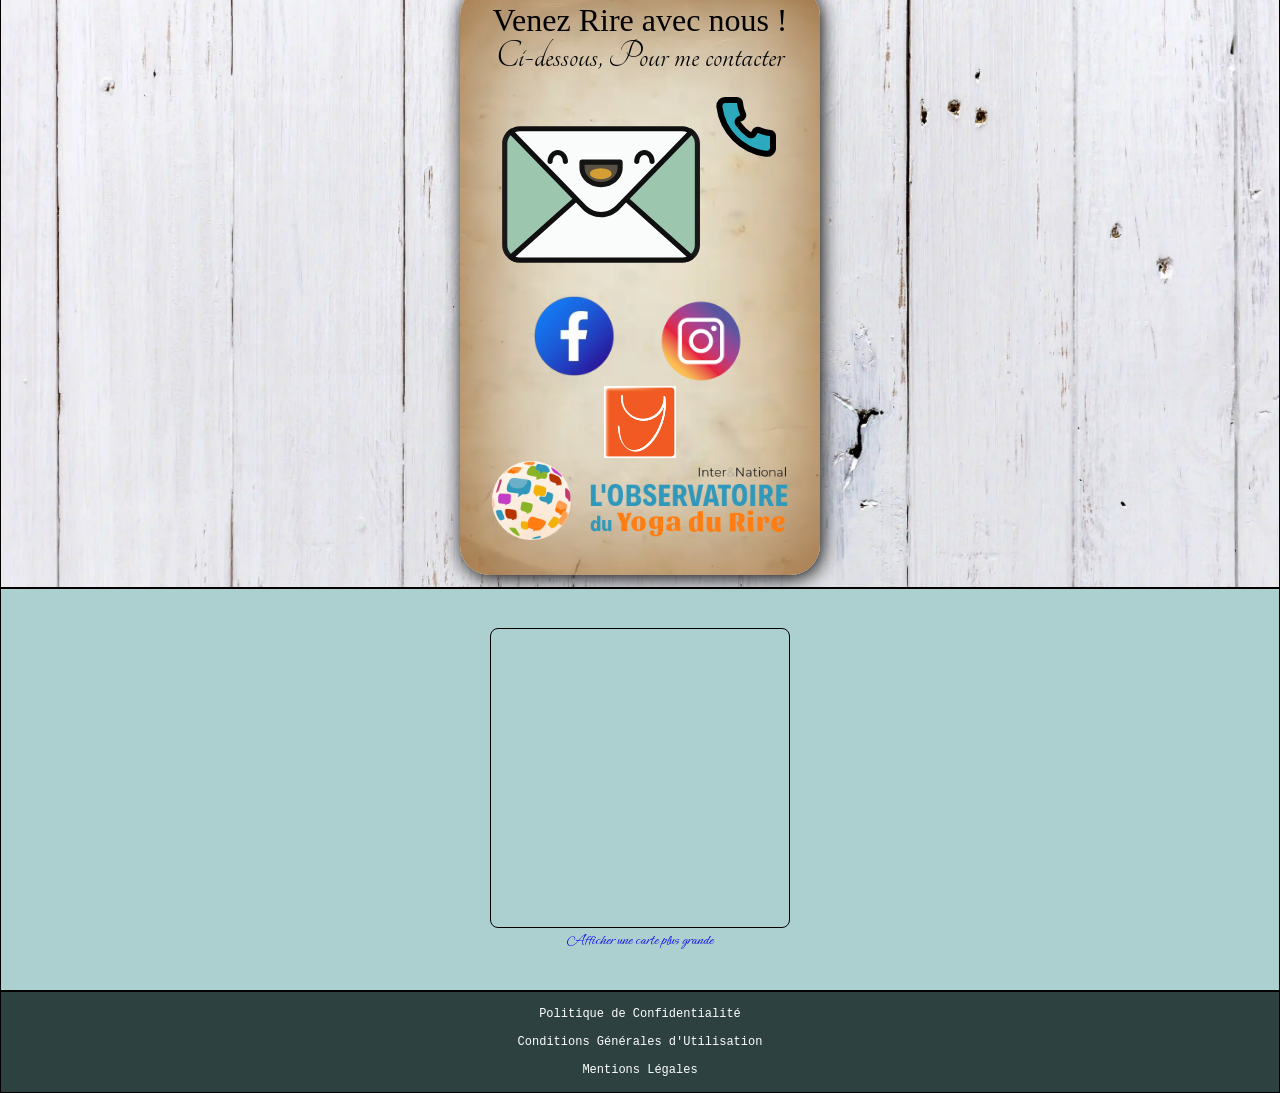
==== commit 01dc0718: "Presque pas maaal dis donc" ====
--- a/index.html
+++ b/index.html
@@ -171,12 +171,10 @@
       <div class="exemple1">  
       La Fédération Française de Cardiologie recommande la pratique car elle fortifierait le muscle cardiaque.
       </div>
-      <div class="contreindication">Les contre-indications</div>
       <div class="exemple1">Le Yoga du rire peut être adapté individuellement en fonction de l'âge.</div>
       <table>
         <tr>
-          <th>Le contre- indications</th>
-        </tr>
+          <th colspan="2">Les contre-indications</th>
         <tr>
           <td>Incontinence sévère</td>
           <td>Saignements répétés d'hémorroïdes</td>
@@ -198,6 +196,7 @@
           <td>3 mois après intervention chirugicale</td>
         </tr>
       </table>
+      <br>
                  
     </section>
 <!-- FIN DE LA SECTION 3 -->
--- a/styles.css
+++ b/styles.css
@@ -50,6 +50,16 @@
     table-layout: auto;
     justify-self: center;
     width: 50vh;
+}
+
+thead {
+    border: 1px solid rgb(0, 0, 0);
+    font-size: 1.25rem;
+    font-style: italic;
+    font-family: var(--section2-fontfamily);
+    padding: 1rem;
+    color: rgb(150, 0, 0);
+
 }
 
 th {
@@ -310,10 +320,11 @@
     justify-content: center;
     align-items: center;
     margin: 1rem;
-    
+    width: 90%;
 }
 
 .exemple1 {
+    flex-direction: column;
     font-size: 1.50rem;
     line-height: 1.5;
     font-family: var(--section2-fontfamily);
@@ -322,6 +333,7 @@
     width: auto;
     height: auto;
     justify-content: center;
+    display: flex;
 }
 
 
@@ -356,7 +368,7 @@
     background-position: center;
     background-repeat: no-repeat;
     display: flex;
-    flex-direction: row;
+    flex-direction: column;
     flex-wrap: wrap;
     text-align: center;
     justify-content: center;
@@ -378,6 +390,7 @@
     color: rgb(150, 0, 0);
     line-height: 1.3;
     margin: 1rem ;
+    display: flex;
 }
 
 
@@ -463,7 +476,7 @@
     background-position: center;
     background-repeat: no-repeat;
     display: flex;
-    flex-direction: row;
+    flex-direction: column;
     flex-wrap: wrap;
     text-align: center;
     justify-content: center;
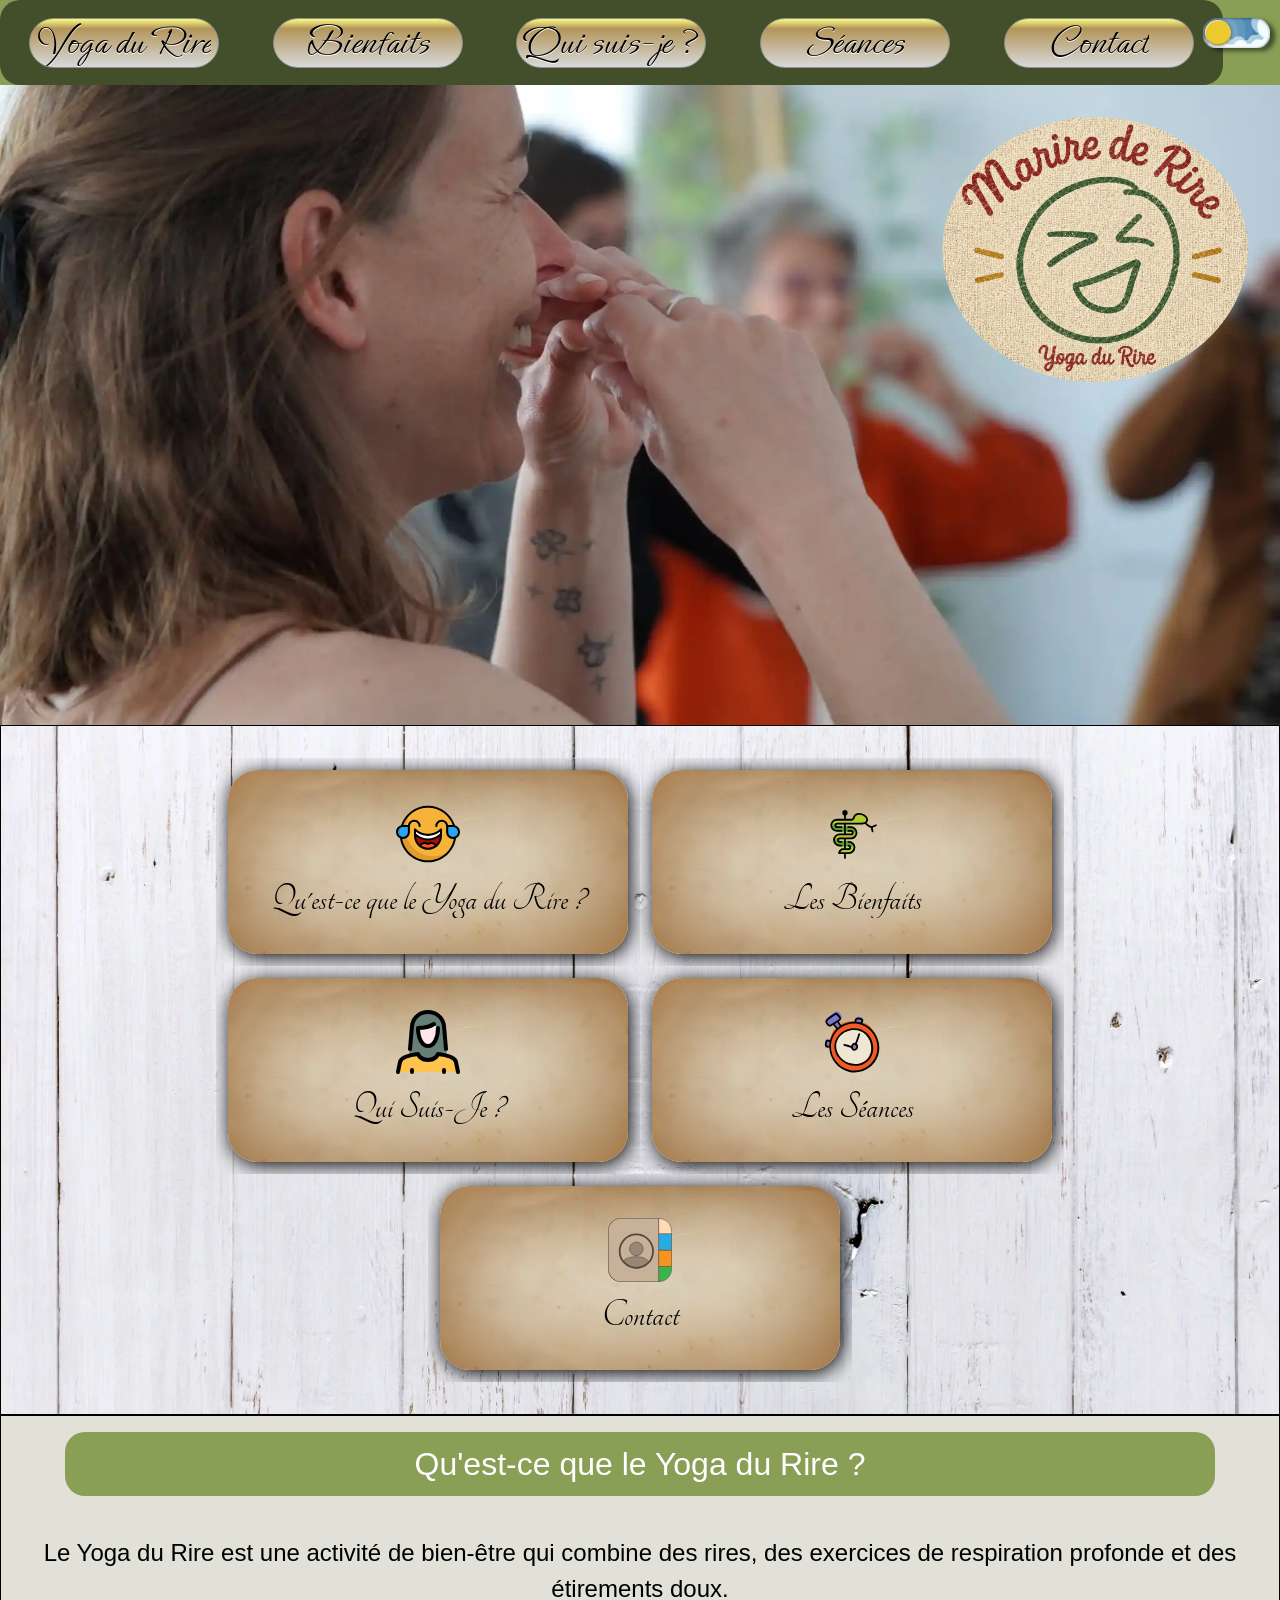
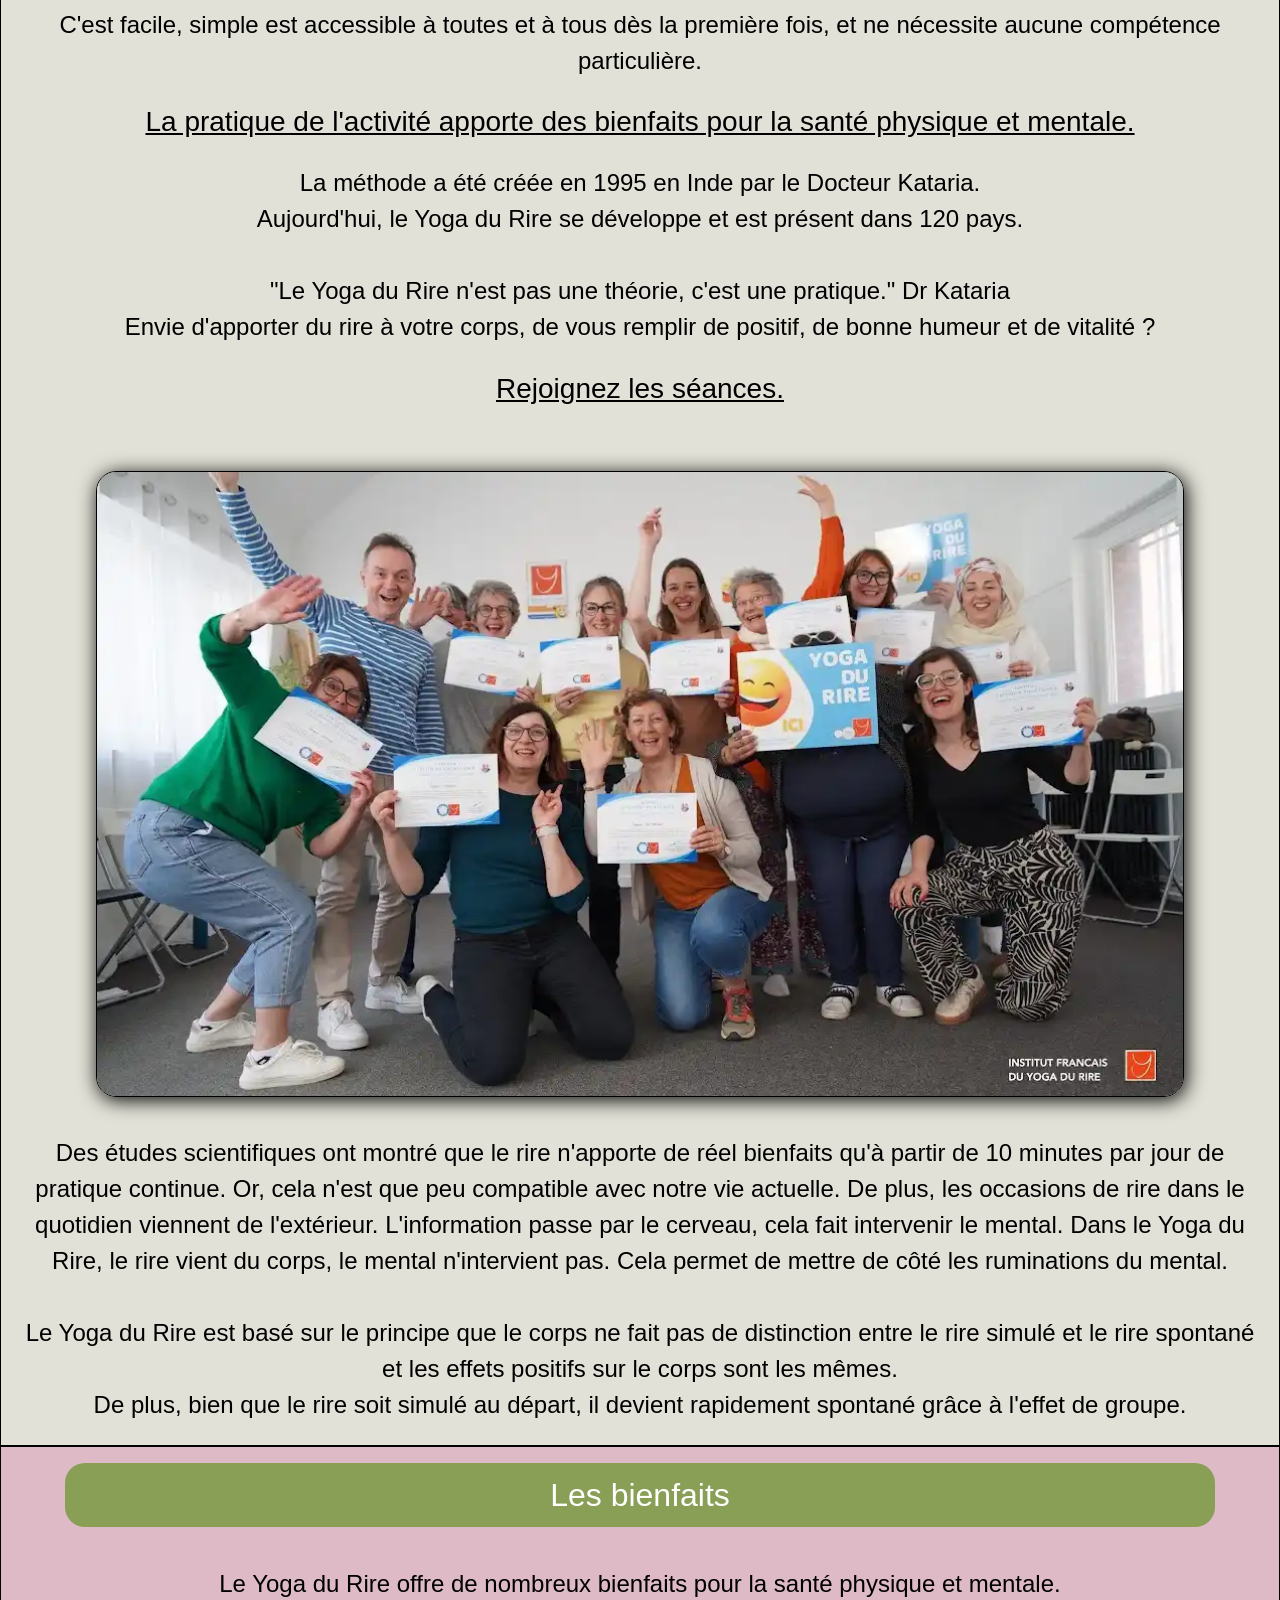
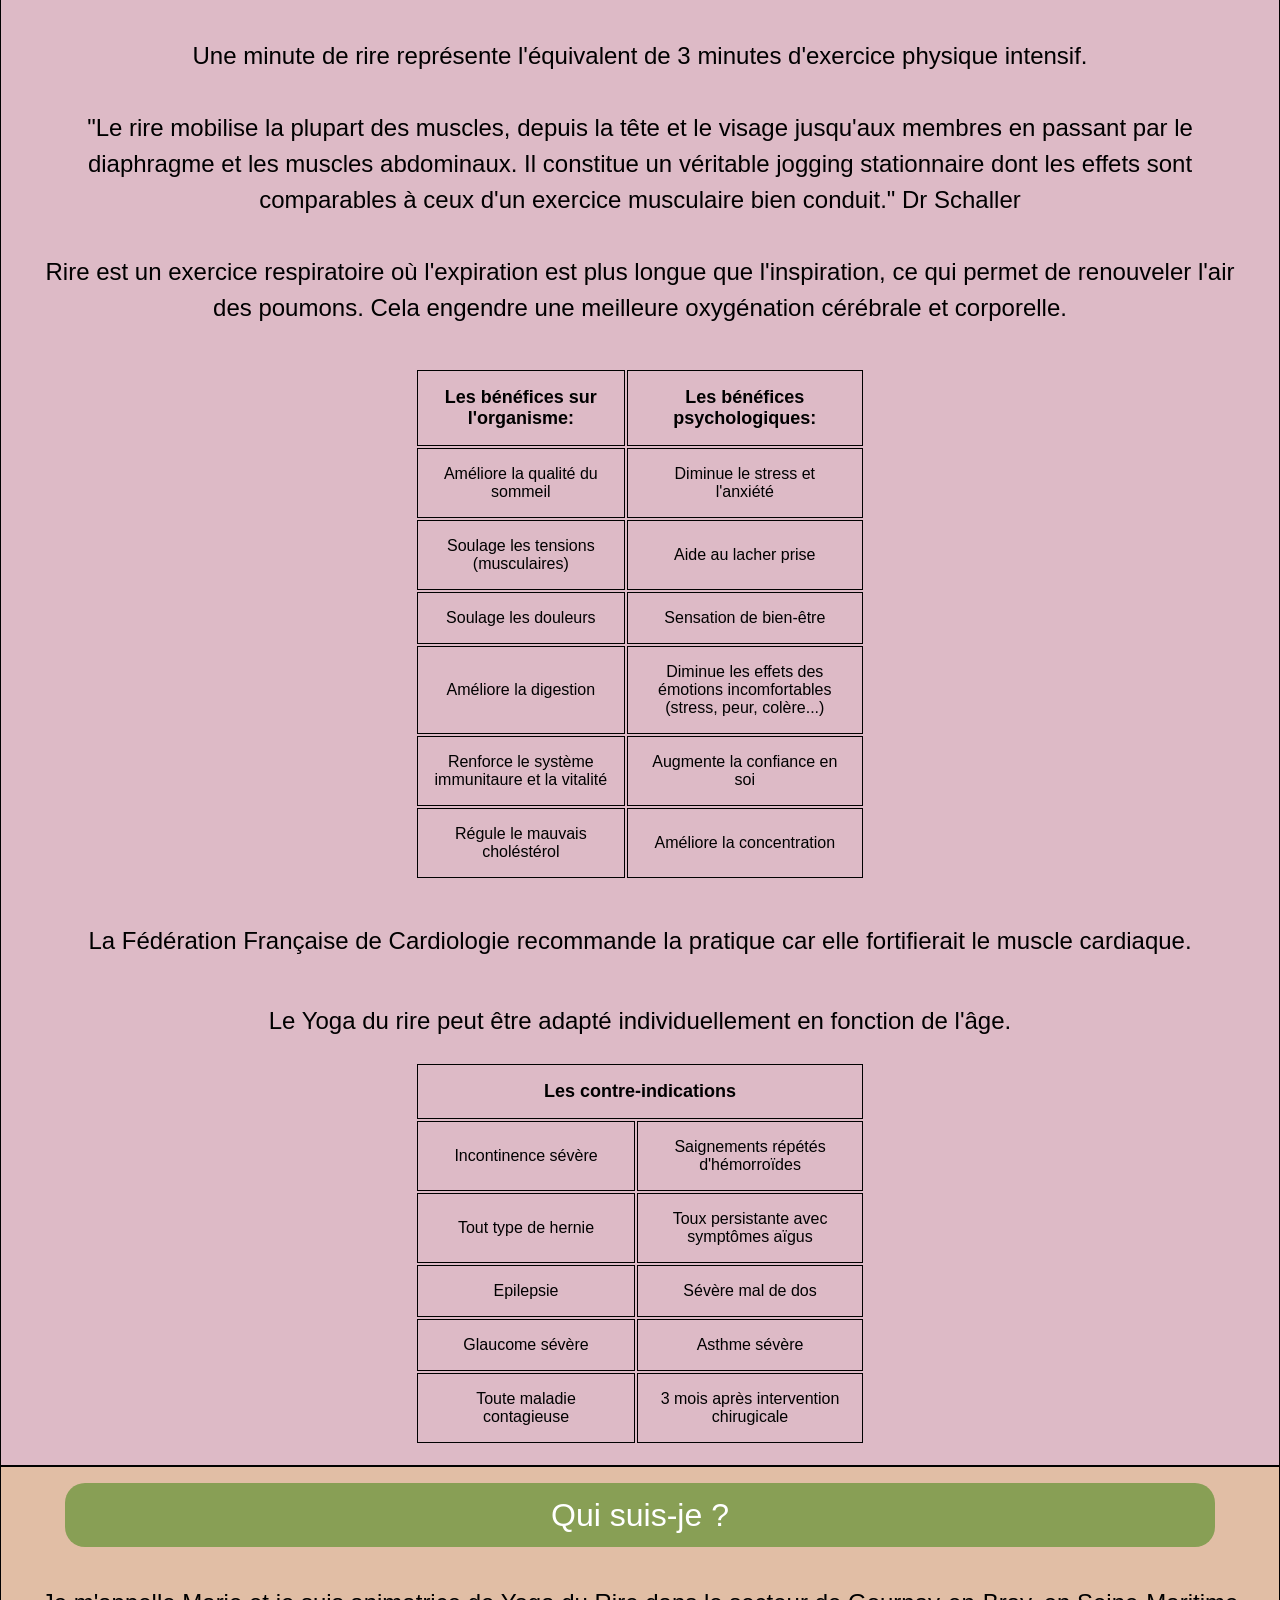
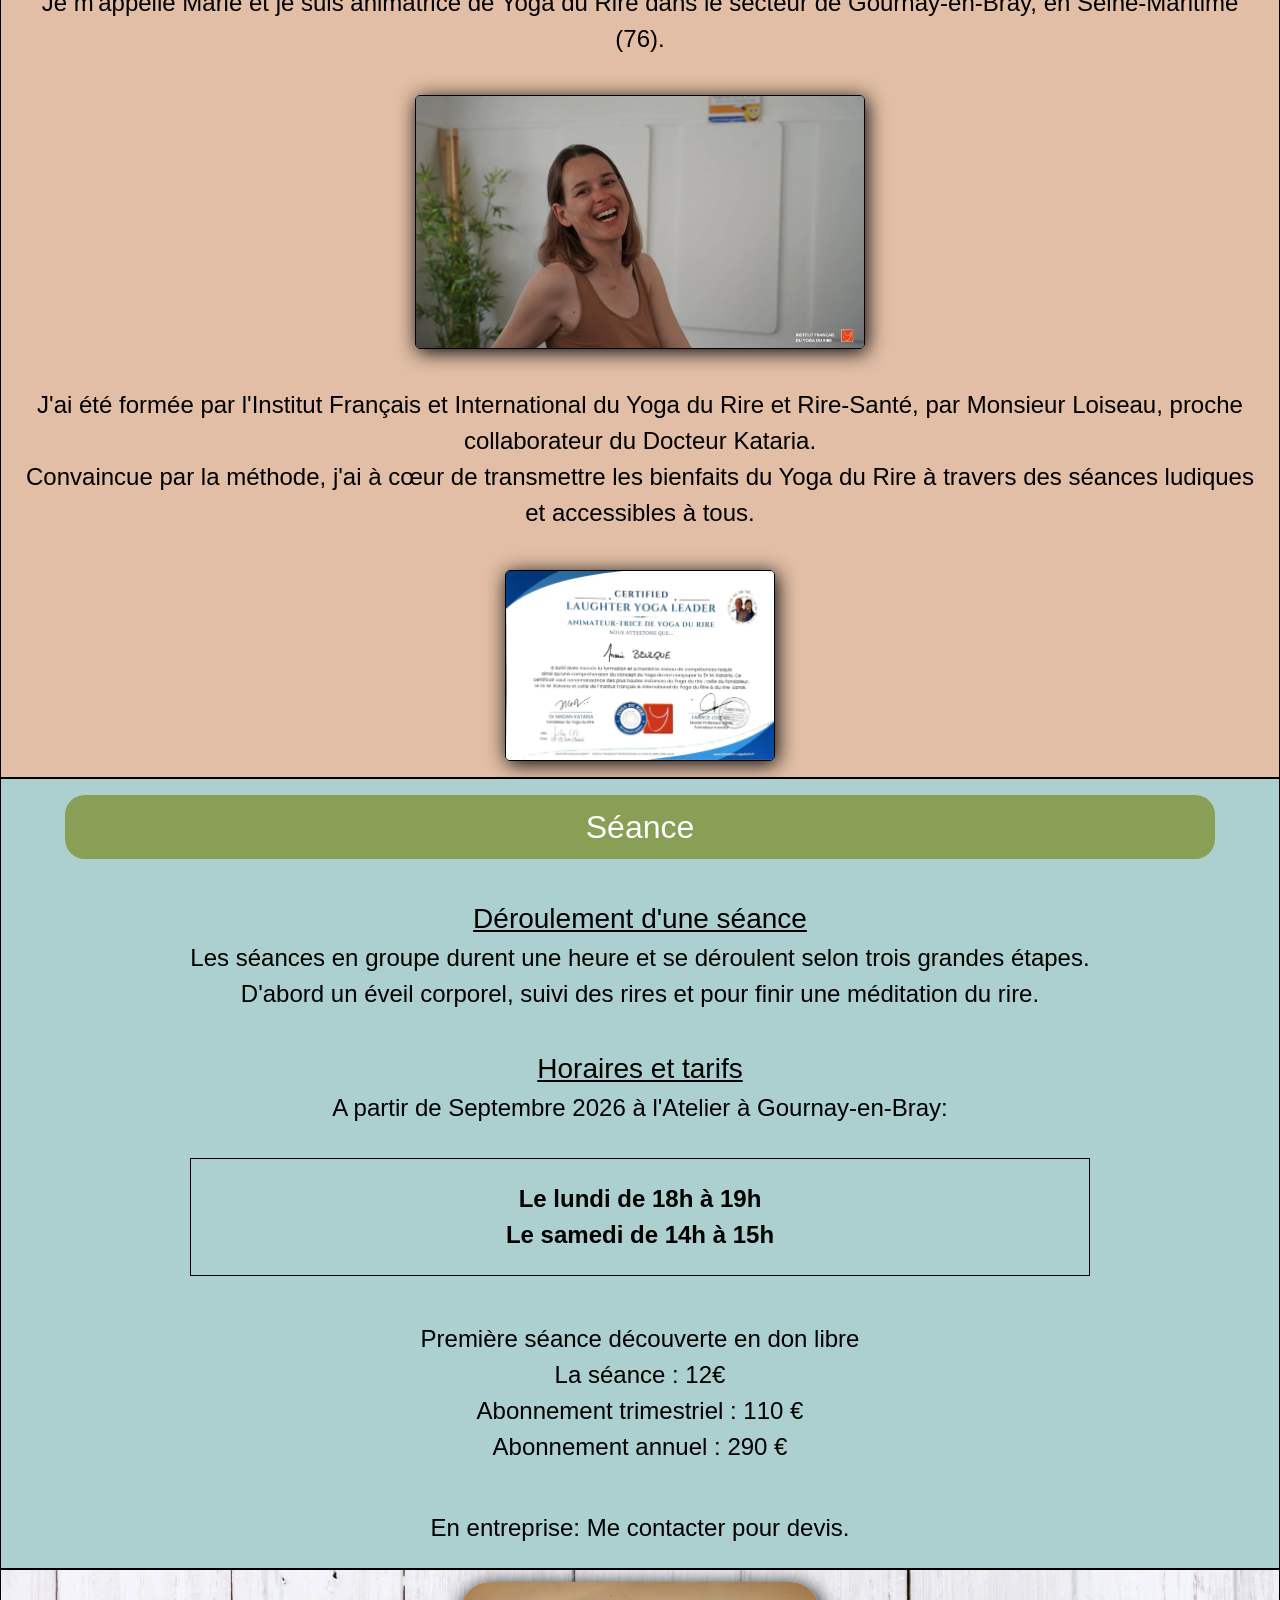
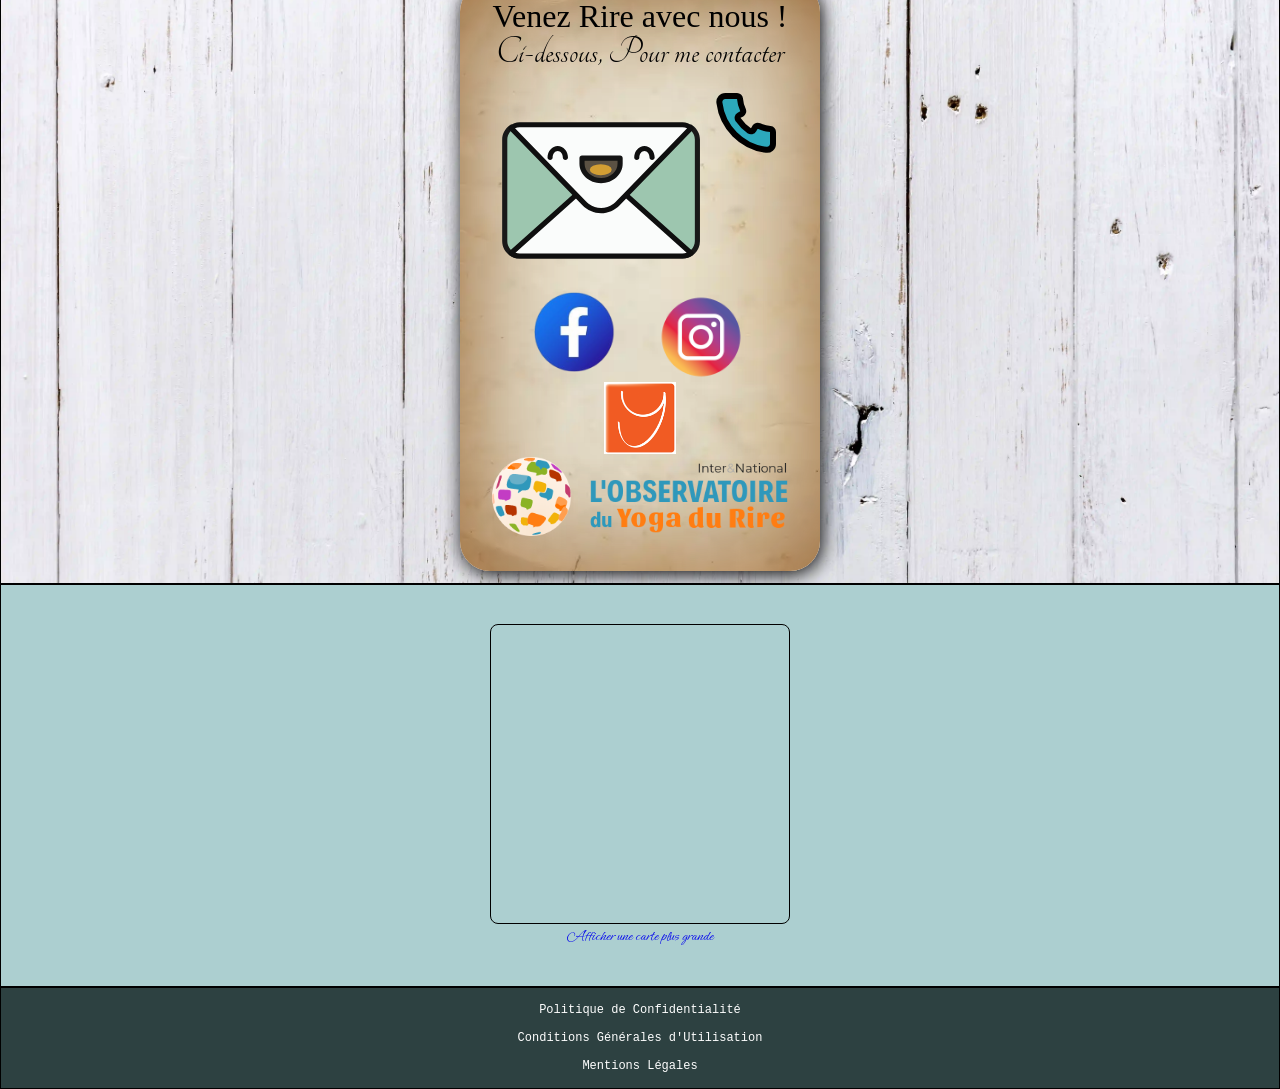
==== commit 98331837: "orthographe" ====
--- a/index.html
+++ b/index.html
@@ -180,7 +180,7 @@
           <td>Saignements répétés d'hémorroïdes</td>
         </tr>
         <tr>
-          <td>tout type de hernie</td>
+          <td>Tout type de hernie</td>
           <td>Toux persistante avec symptômes aïgus</td>
         </tr>
         <tr>
@@ -235,8 +235,8 @@
       </div>   
 
       <div class="premiereseance">
-        Premiere séance découverte en don libre <br>
-        12€ la séance<br>
+        Première séance découverte en don libre <br>
+        La séance : 12€<br>
         Abonnement trimestriel : 110 €<br>
         Abonnement annuel : 290 €<br>
       </div>
--- a/styles.css
+++ b/styles.css
@@ -46,14 +46,12 @@
 }
 
 table, th, td {
-    border: 1px solid black;
     table-layout: auto;
     justify-self: center;
     width: 50vh;
 }
 
 thead {
-    border: 1px solid rgb(0, 0, 0);
     font-size: 1.25rem;
     font-style: italic;
     font-family: var(--section2-fontfamily);
@@ -66,14 +64,15 @@
     font-family: Arial, Helvetica, sans-serif;
     font-size: large;
     padding: 1rem;
-    border-width: 1px;
-    border-color: black;
+    border: 1px solid black;
 }
 
 td {
     font-family: arial;
     font-size: 1rem;
     padding: 1rem;
+    border: 1px solid black;
+
 }
 
 
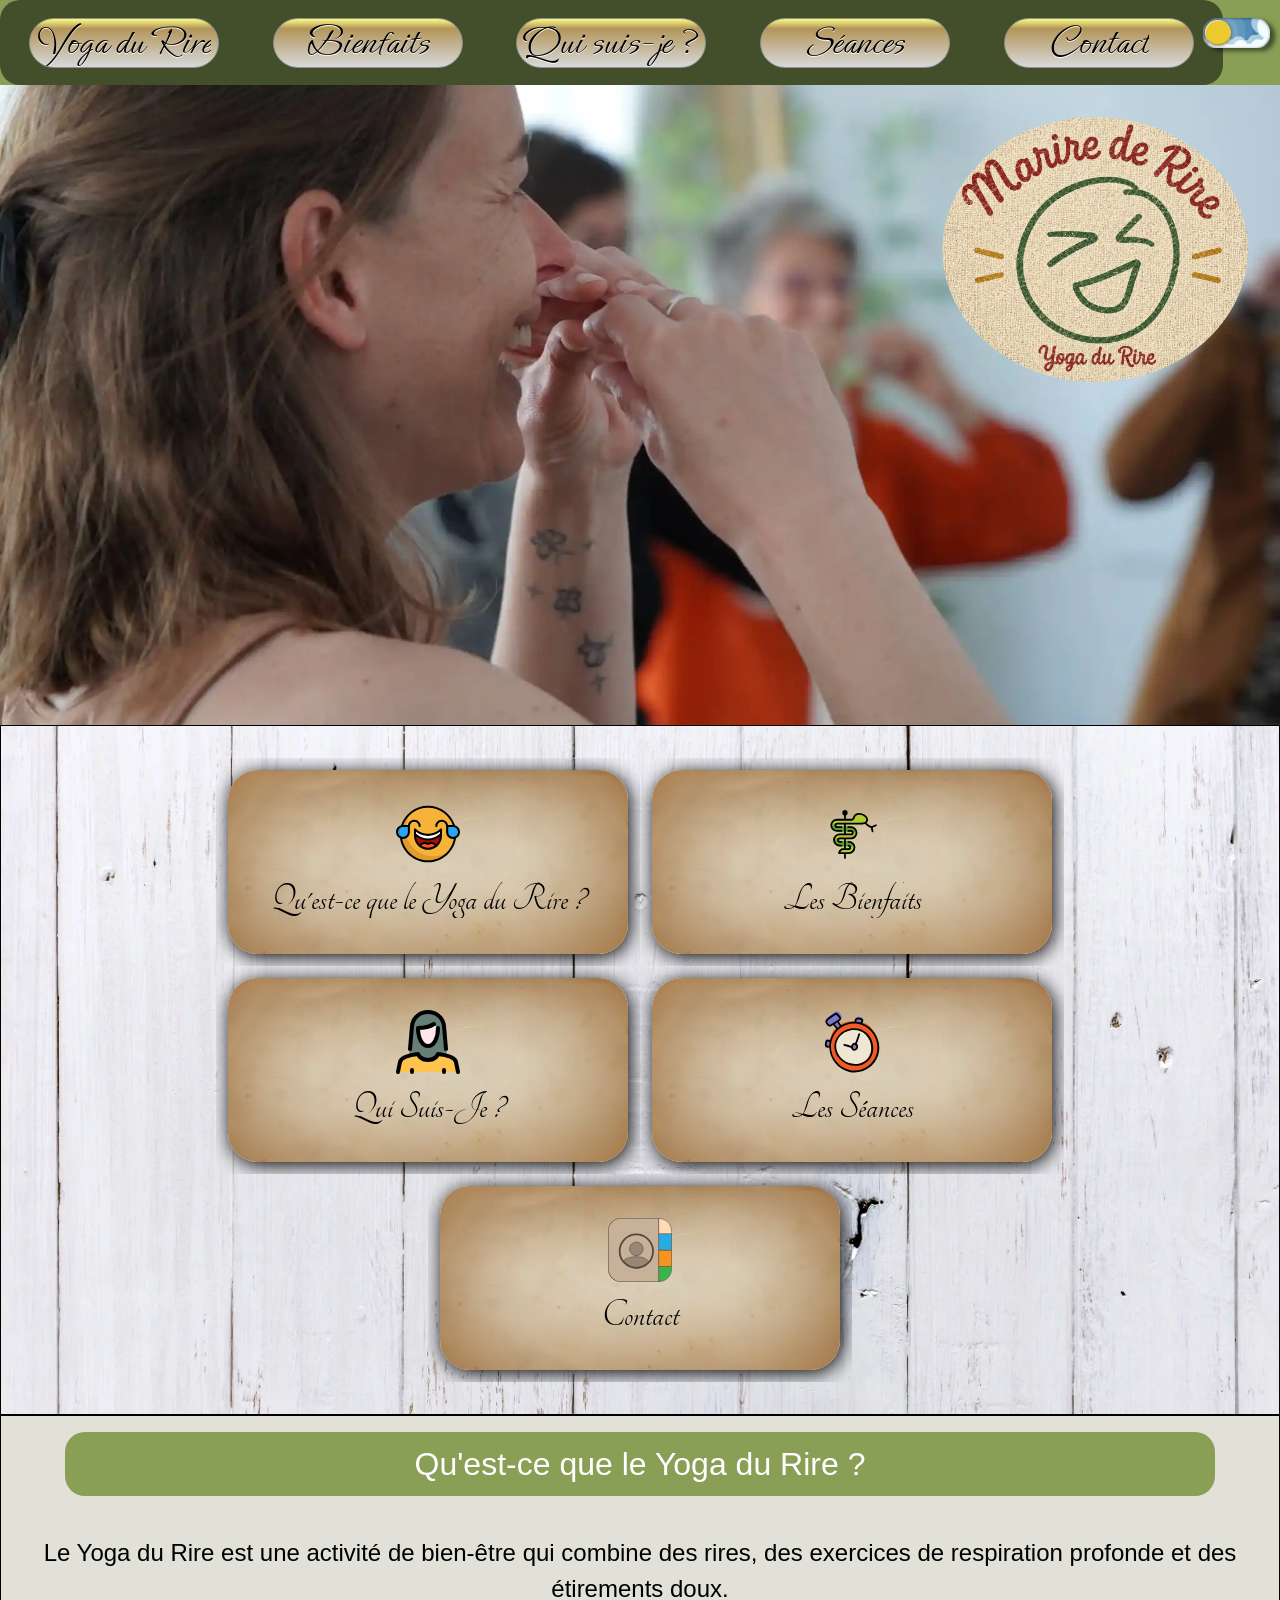
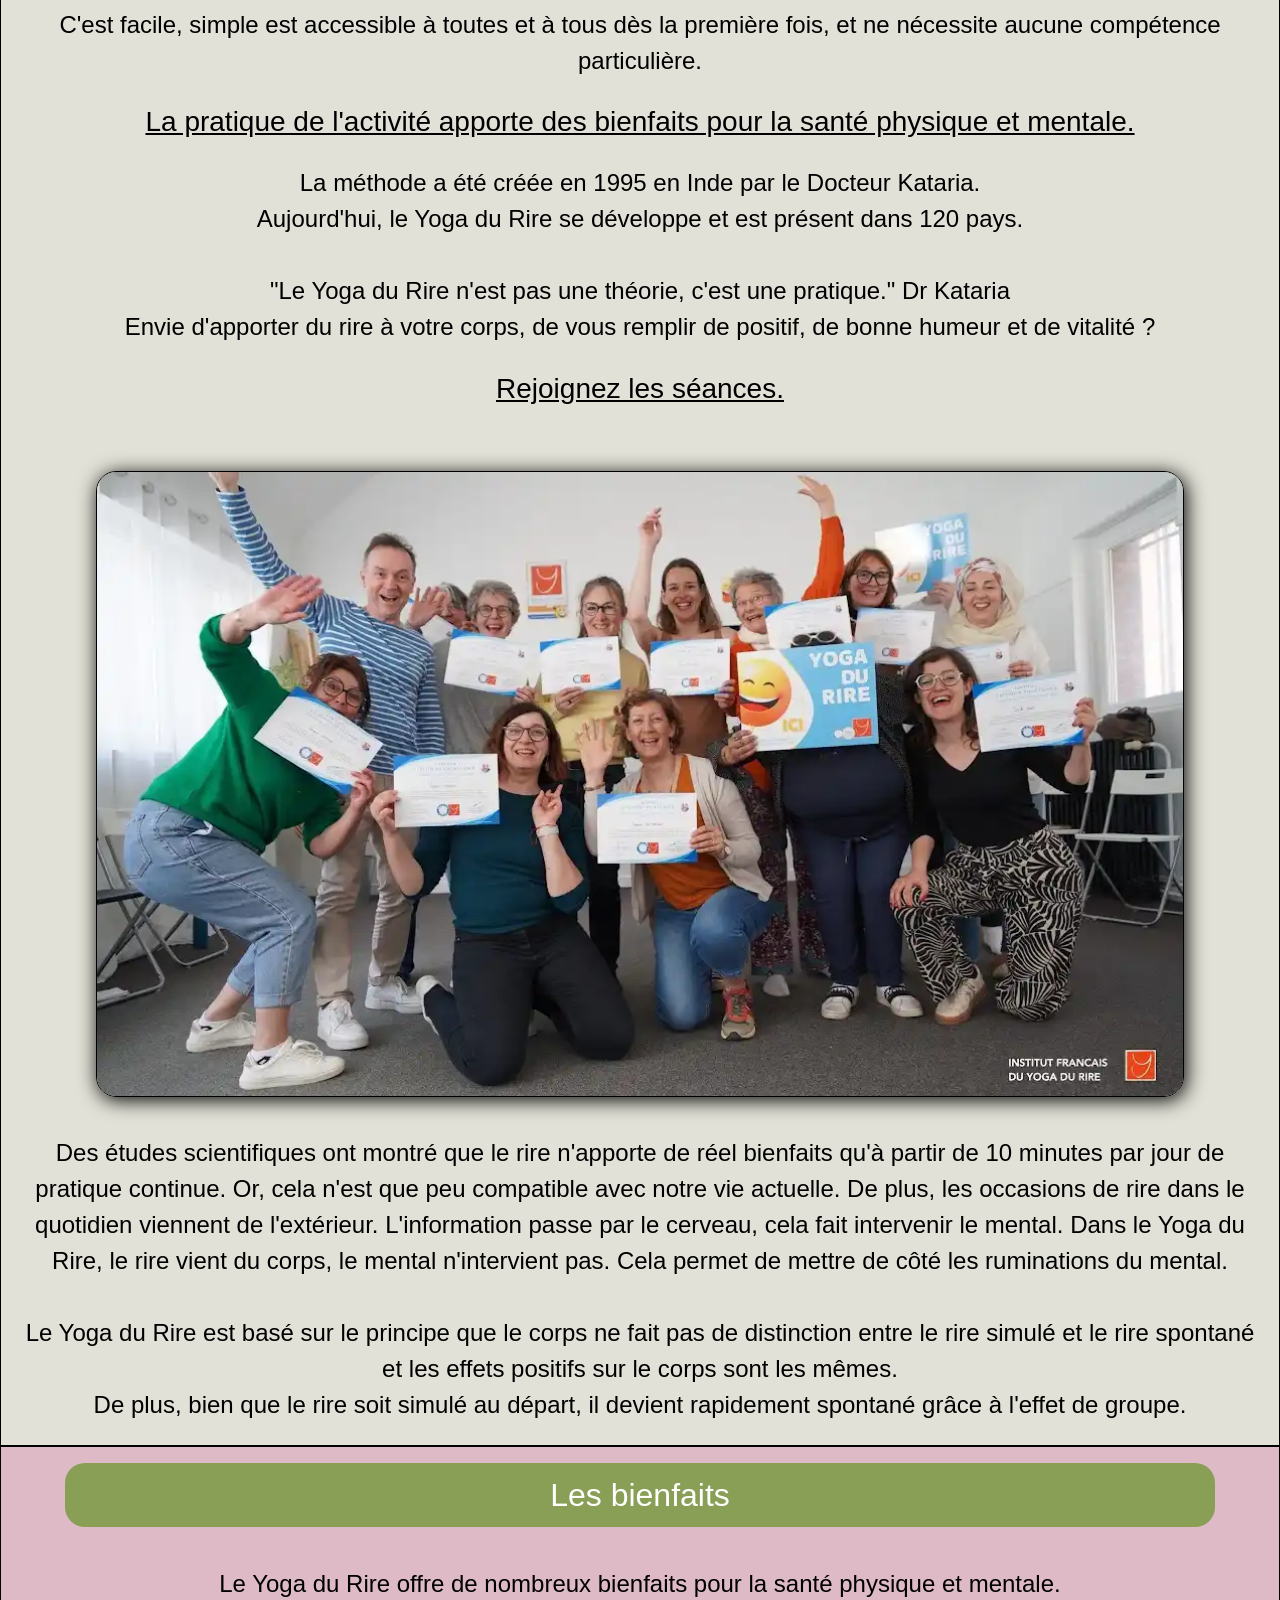
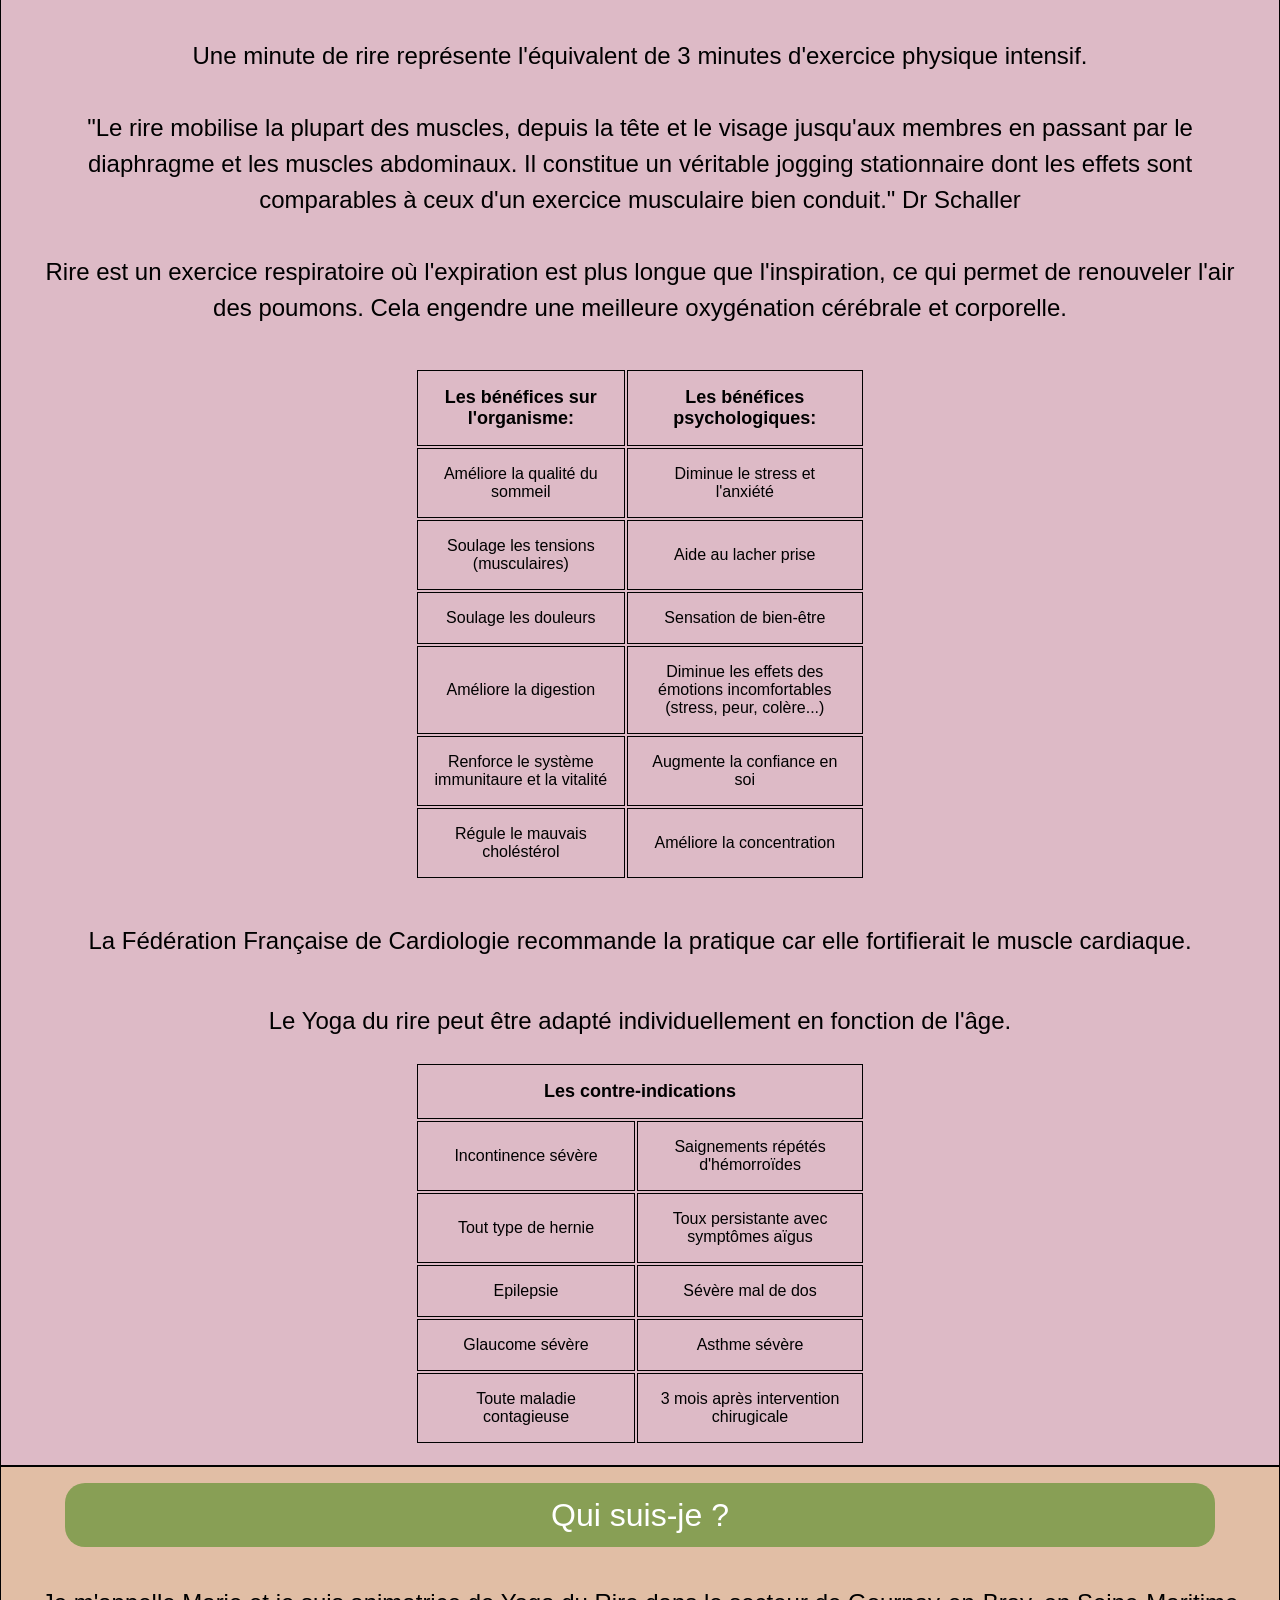
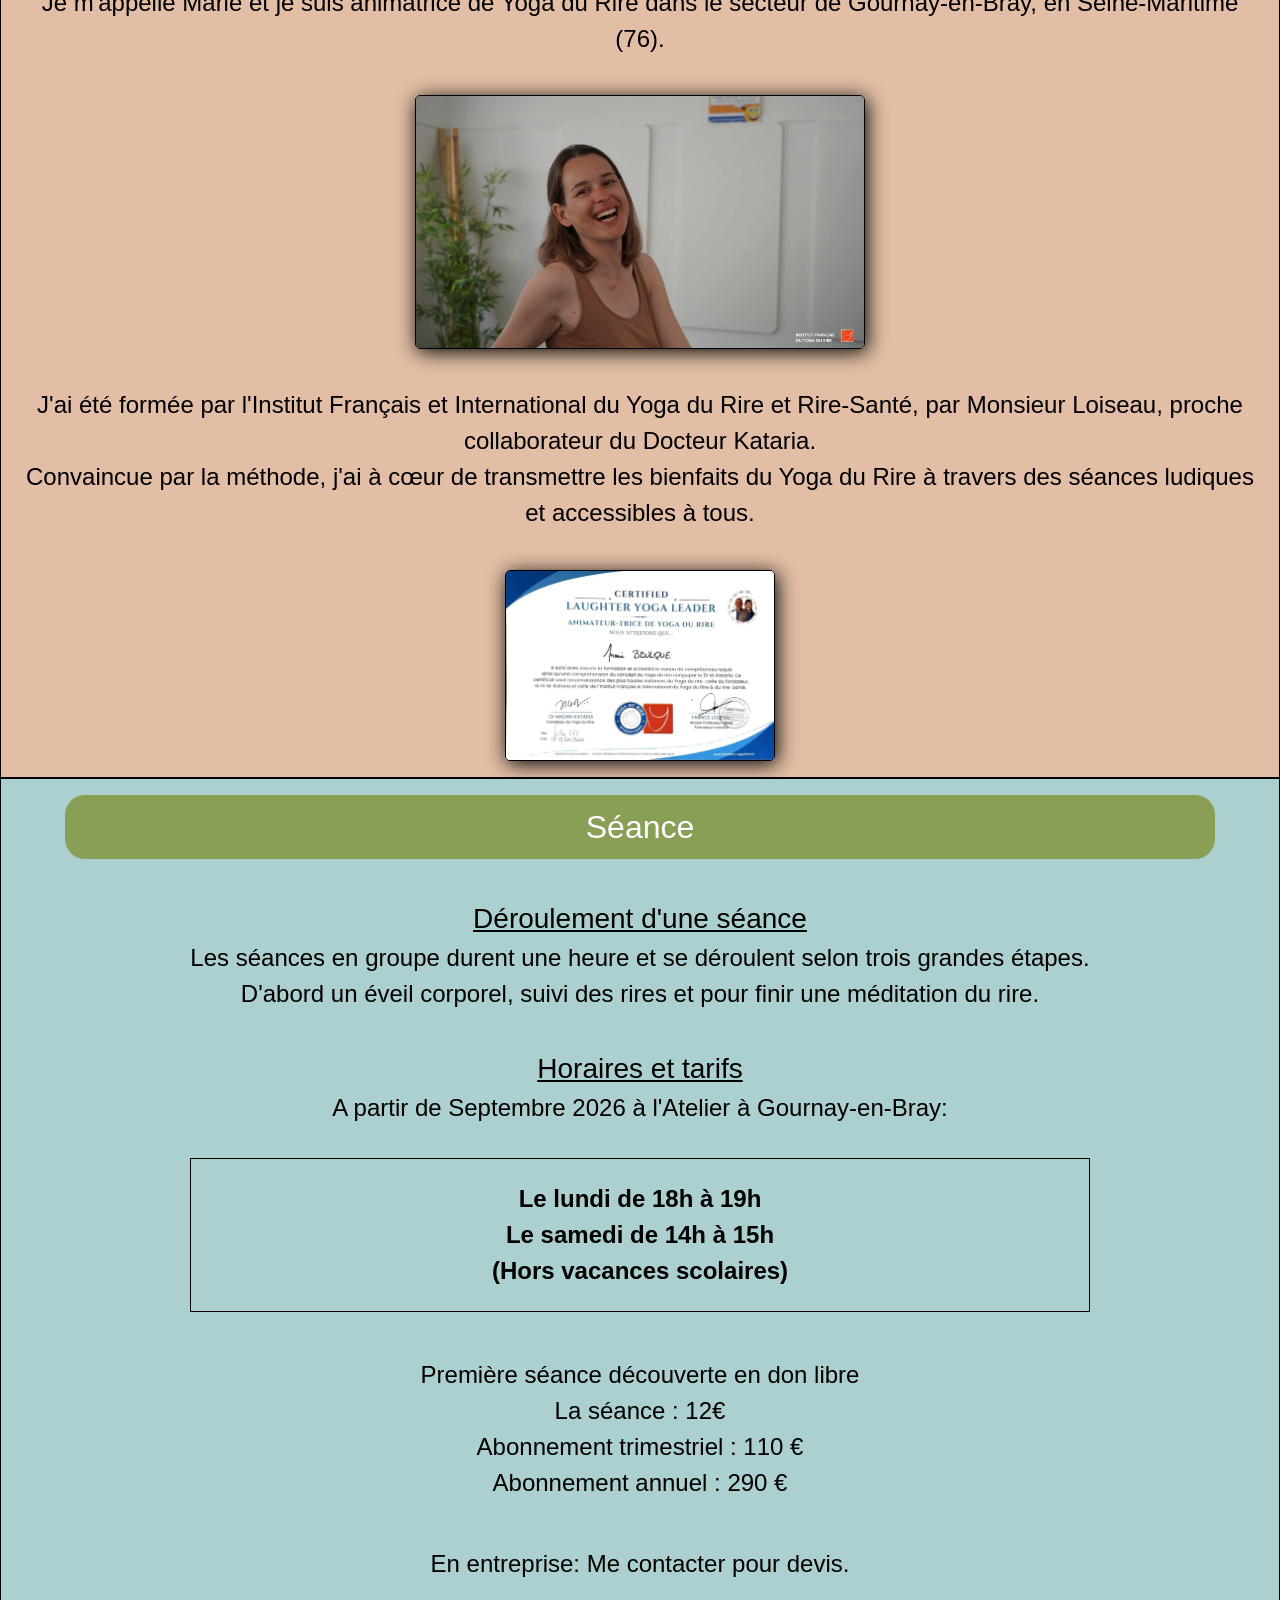
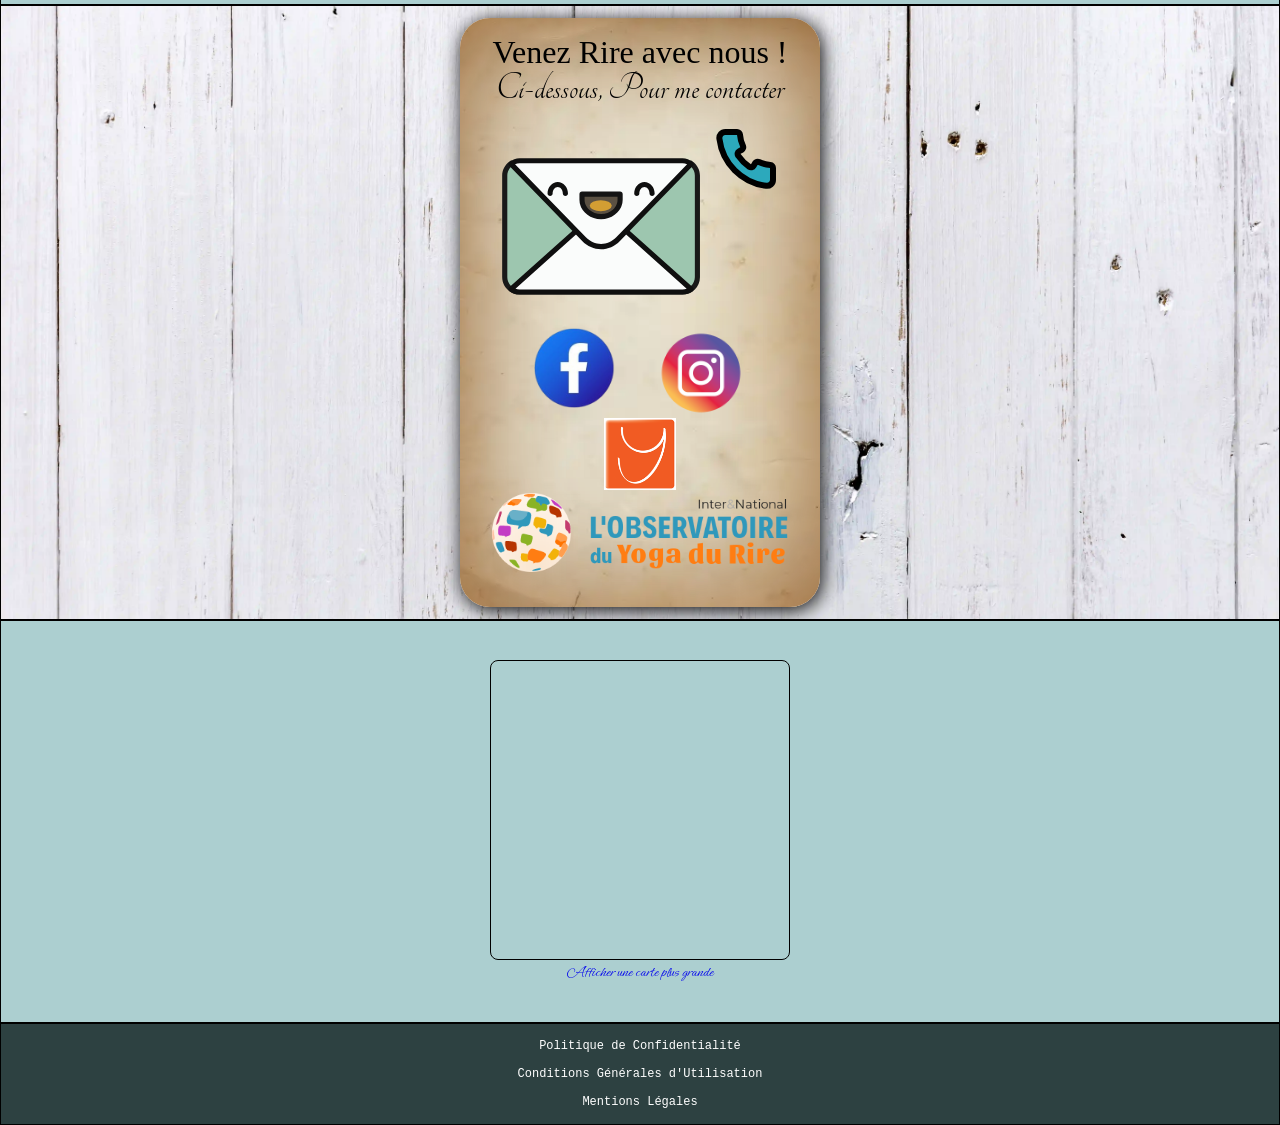
==== commit 7a6fb505: "hors vacances scolaires" ====
--- a/index.html
+++ b/index.html
@@ -230,7 +230,8 @@
         A partir de Septembre 2026 à l'Atelier à Gournay-en-Bray:<br>
         <div class="horaires">
           Le lundi de 18h à 19h<br>
-          Le samedi de 14h à 15h
+          Le samedi de 14h à 15h<br>
+          (Hors vacances scolaires)
         </div>
       </div>   
 
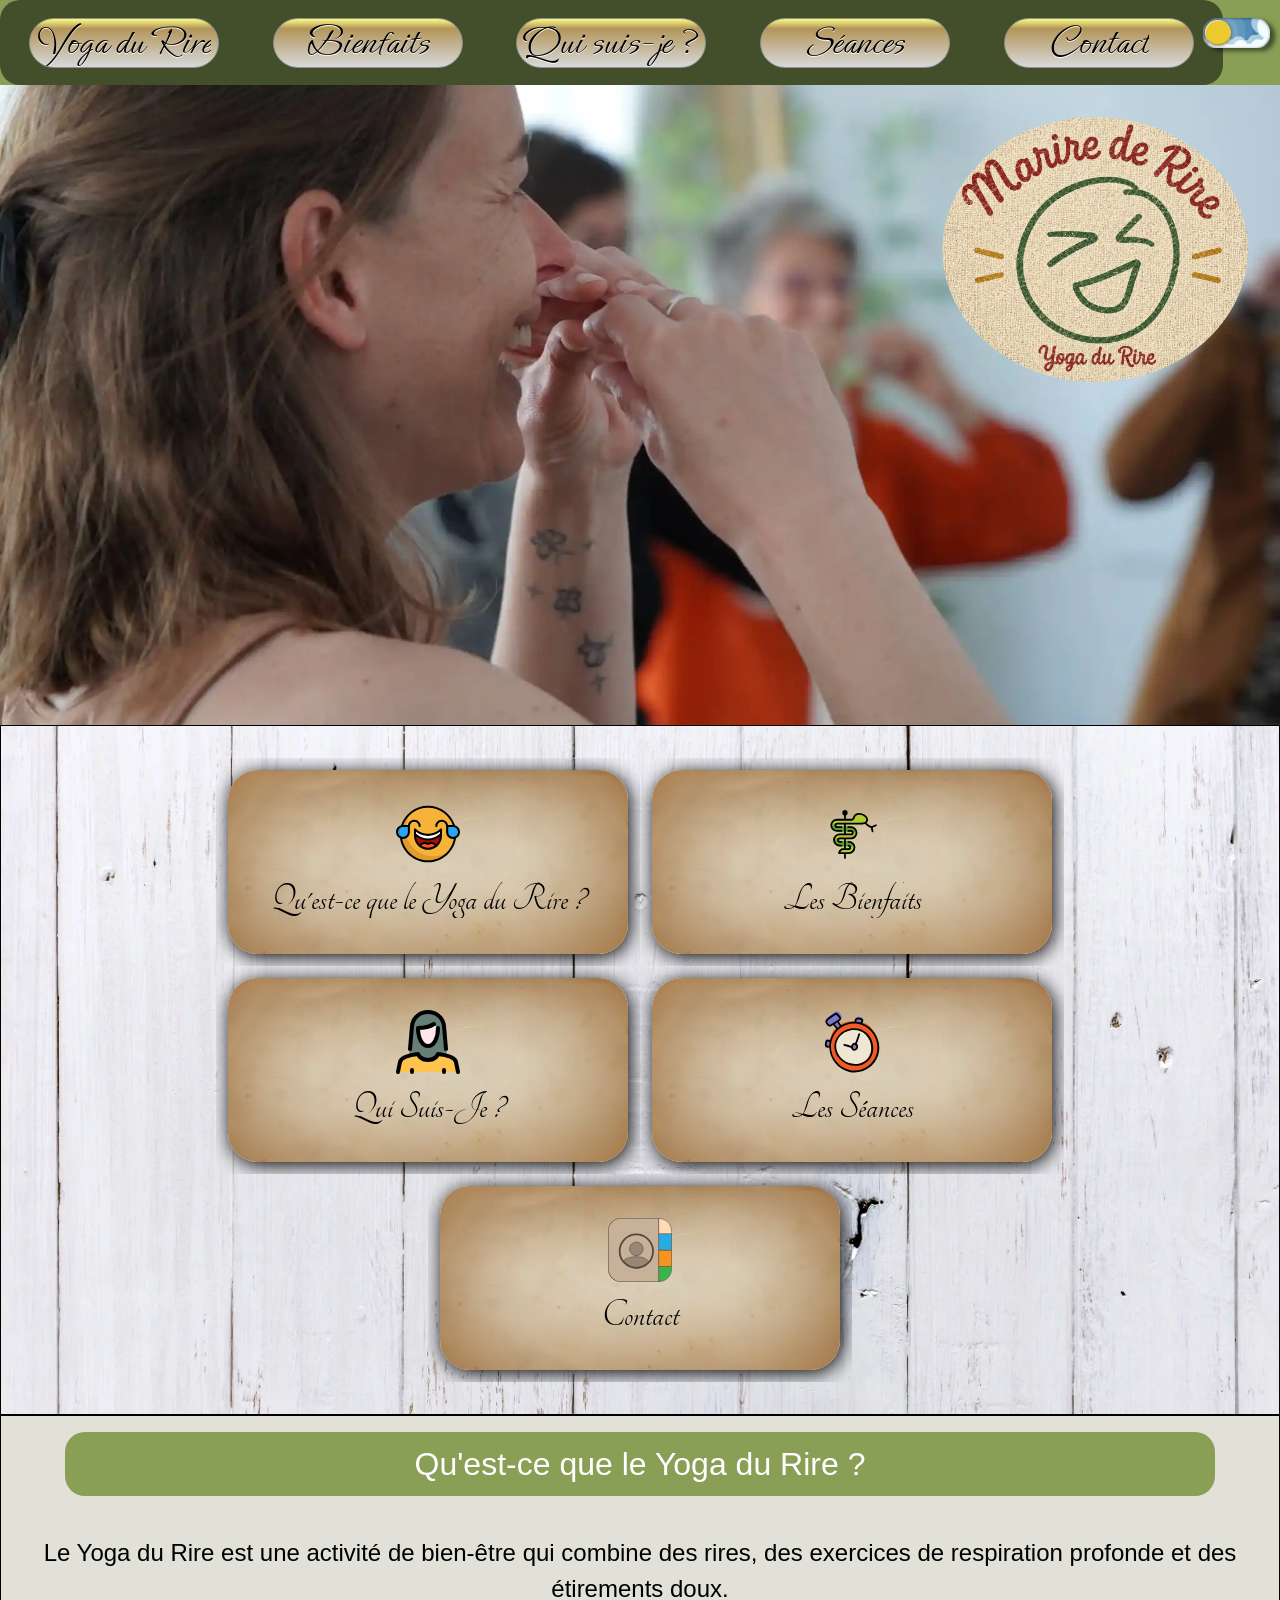
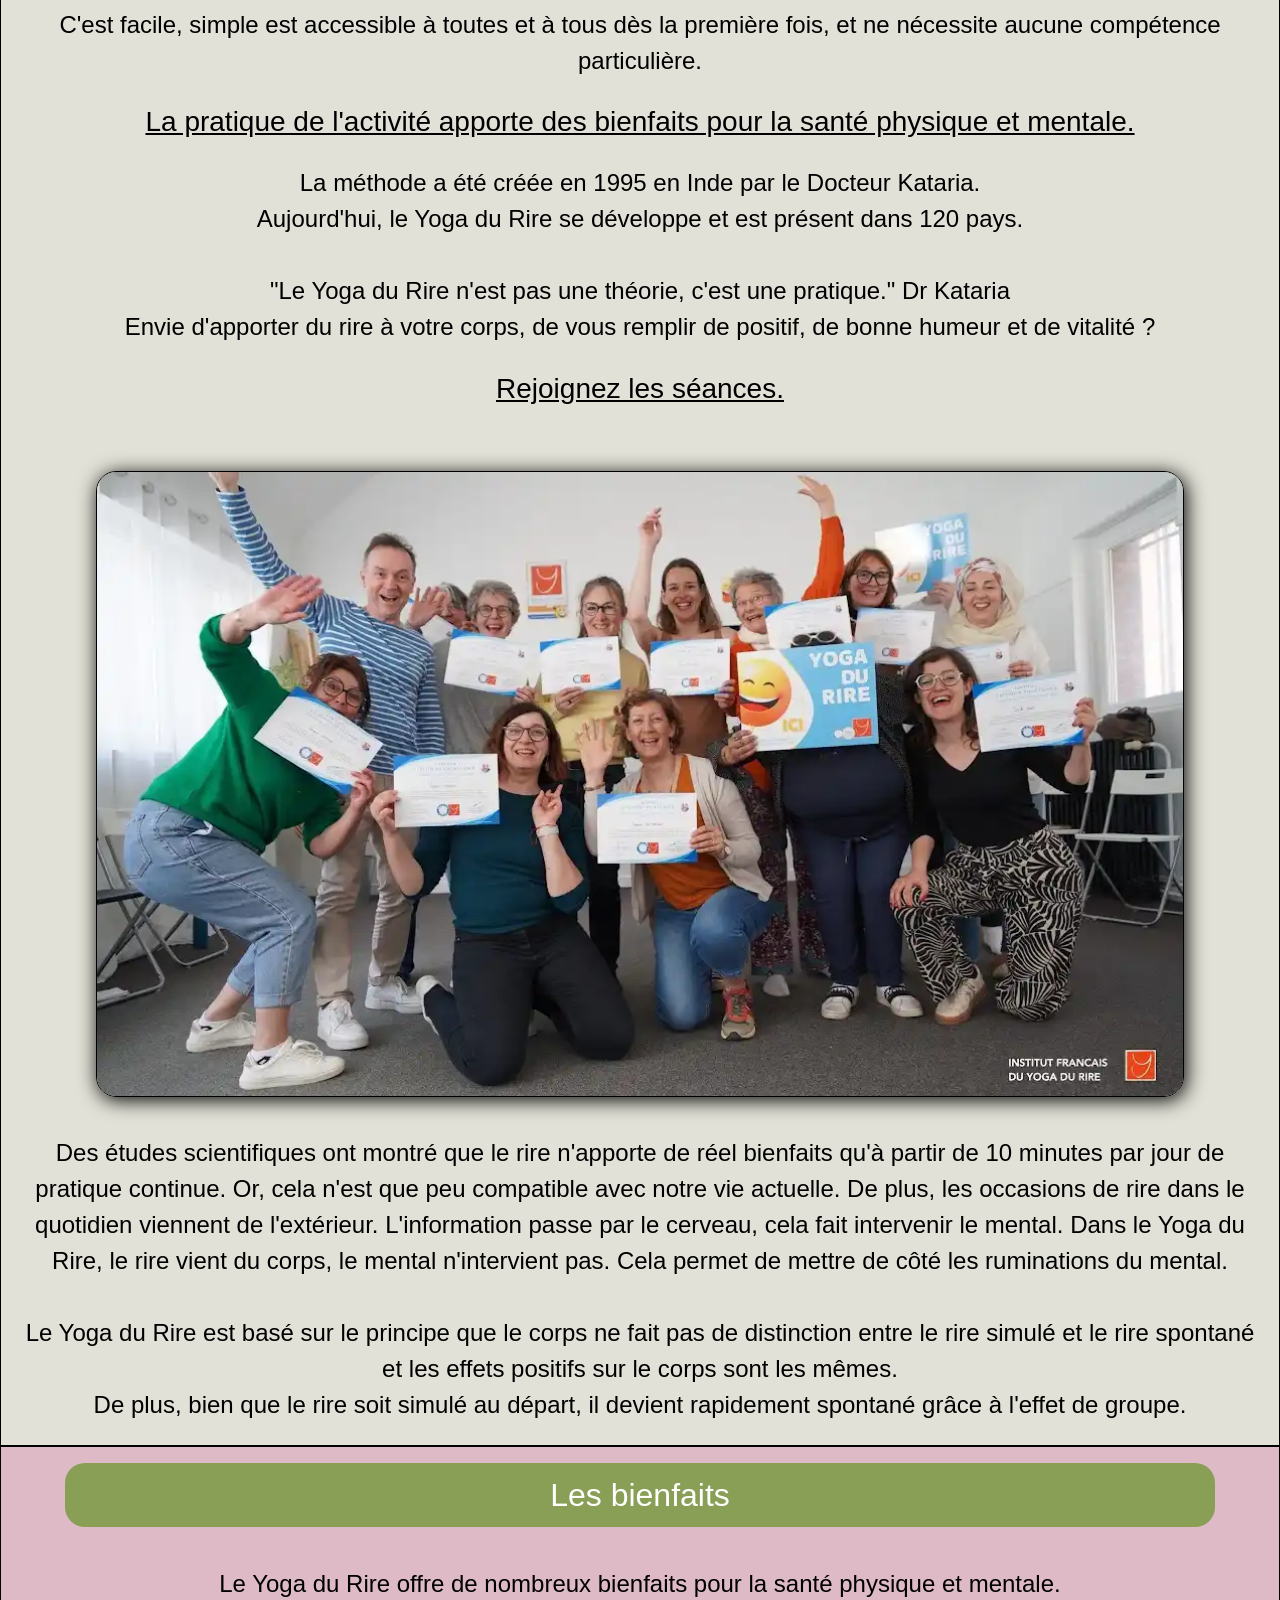
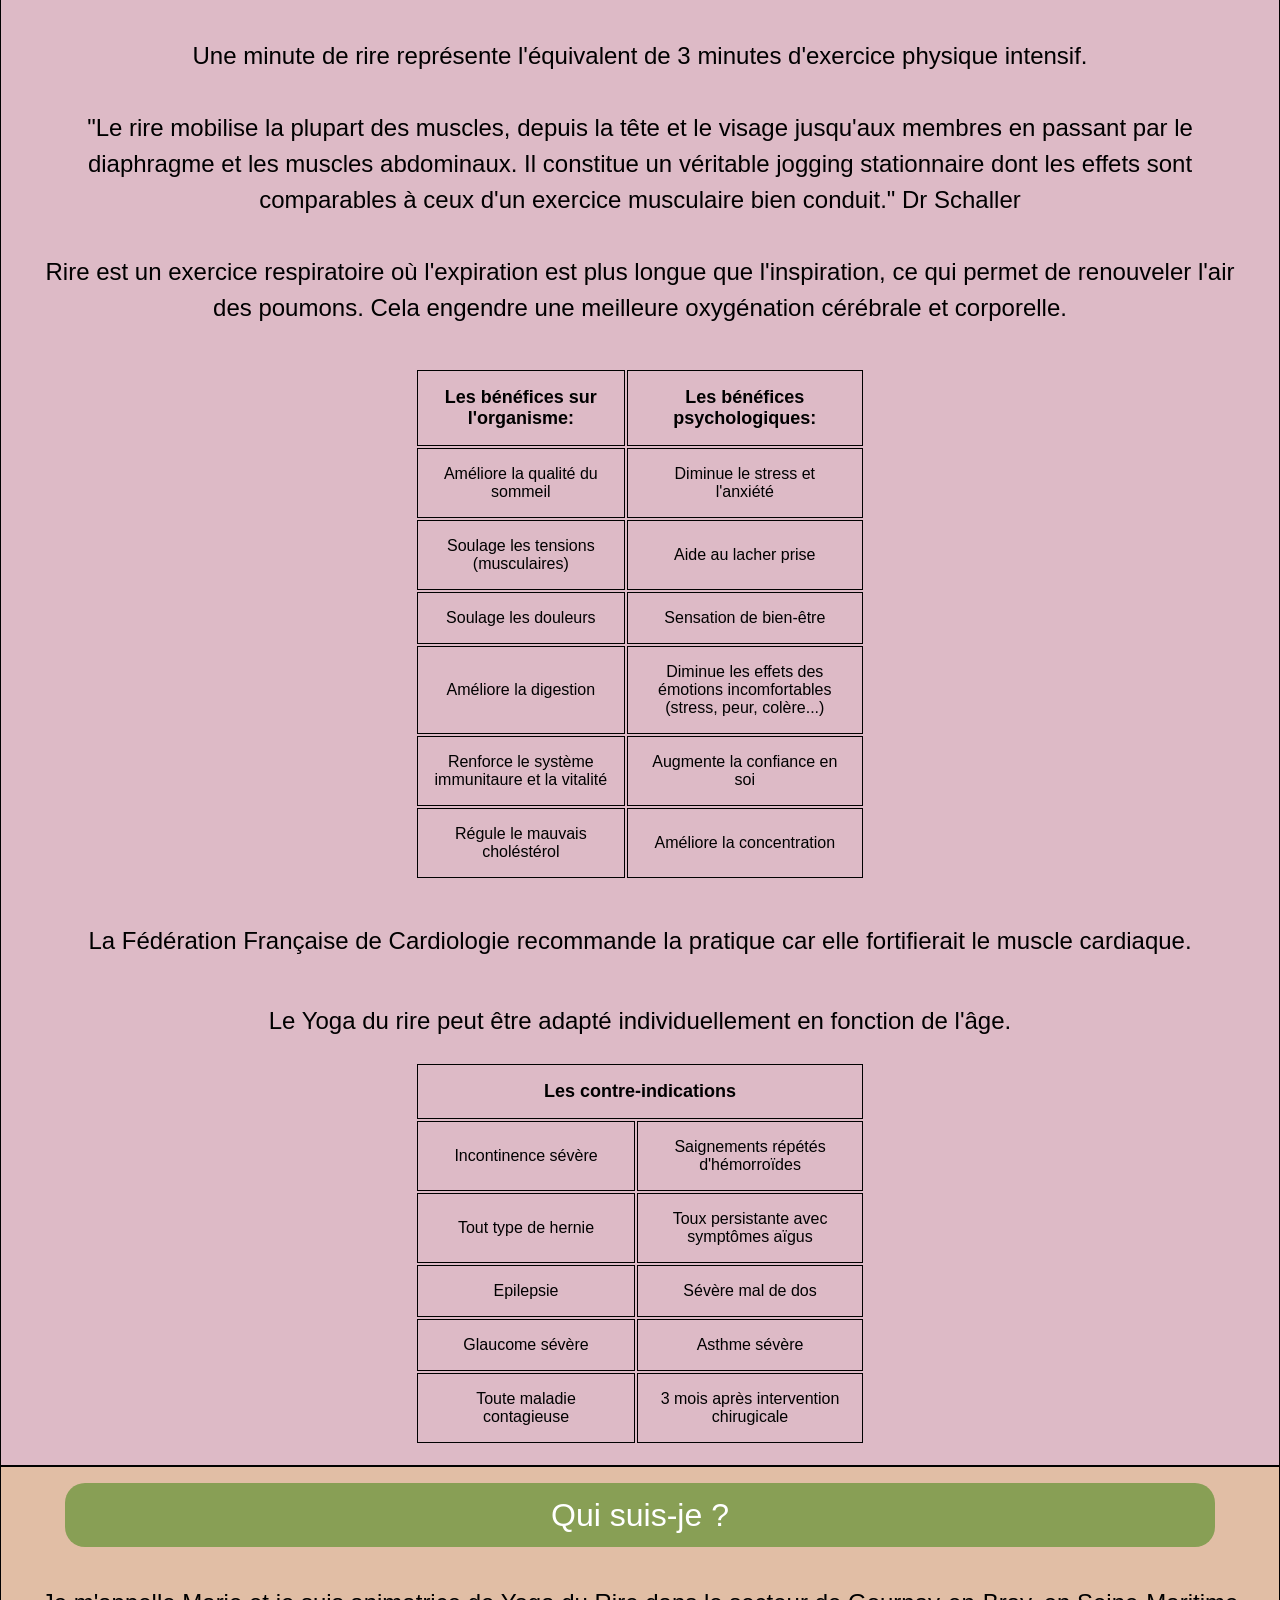
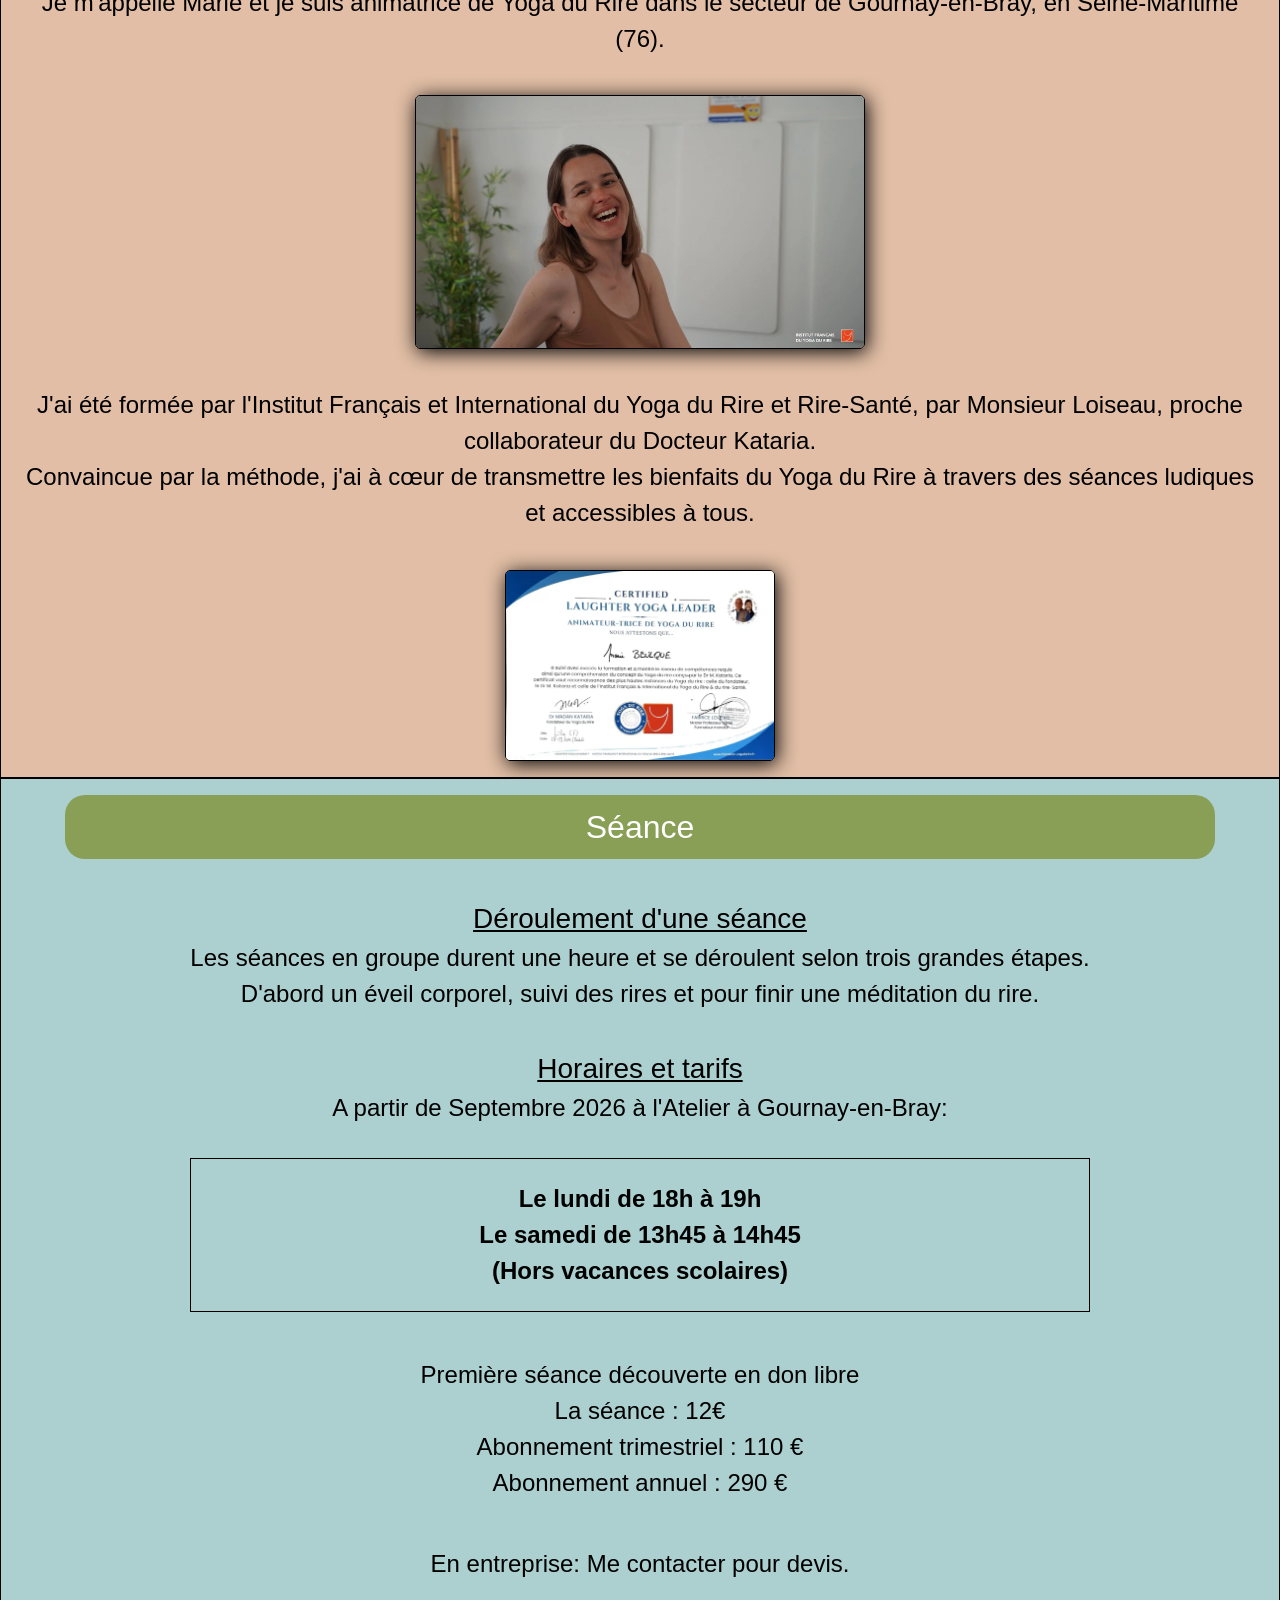
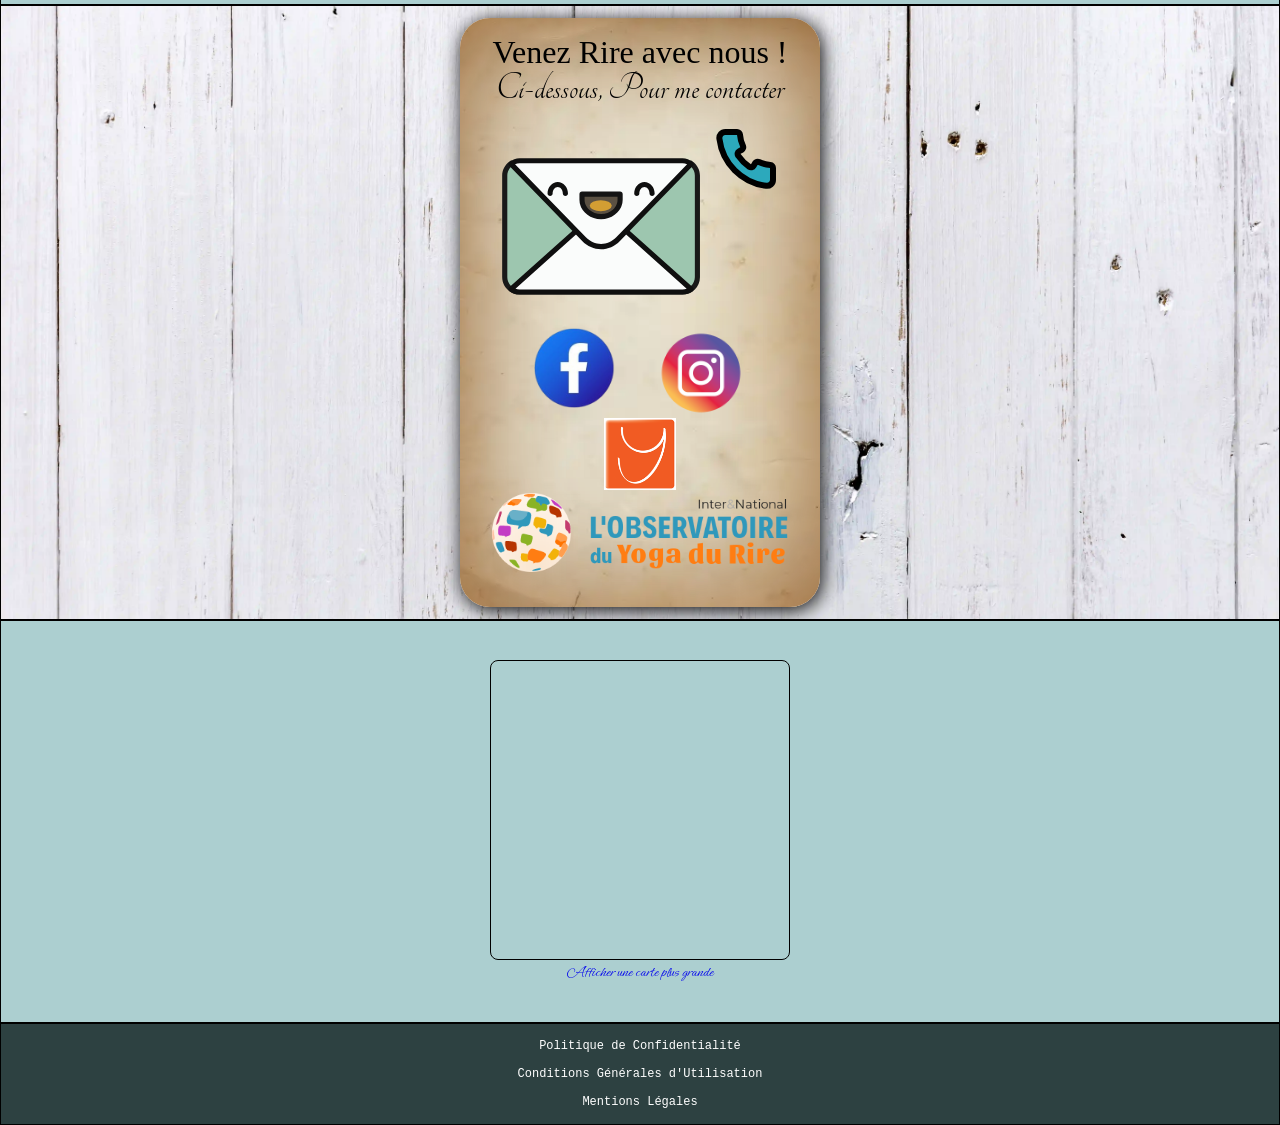
==== commit ed6a3939: "horaires changés du samedi" ====
--- a/index.html
+++ b/index.html
@@ -230,7 +230,7 @@
         A partir de Septembre 2026 à l'Atelier à Gournay-en-Bray:<br>
         <div class="horaires">
           Le lundi de 18h à 19h<br>
-          Le samedi de 14h à 15h<br>
+          Le samedi de 13h45 à 14h45<br>
           (Hors vacances scolaires)
         </div>
       </div>   
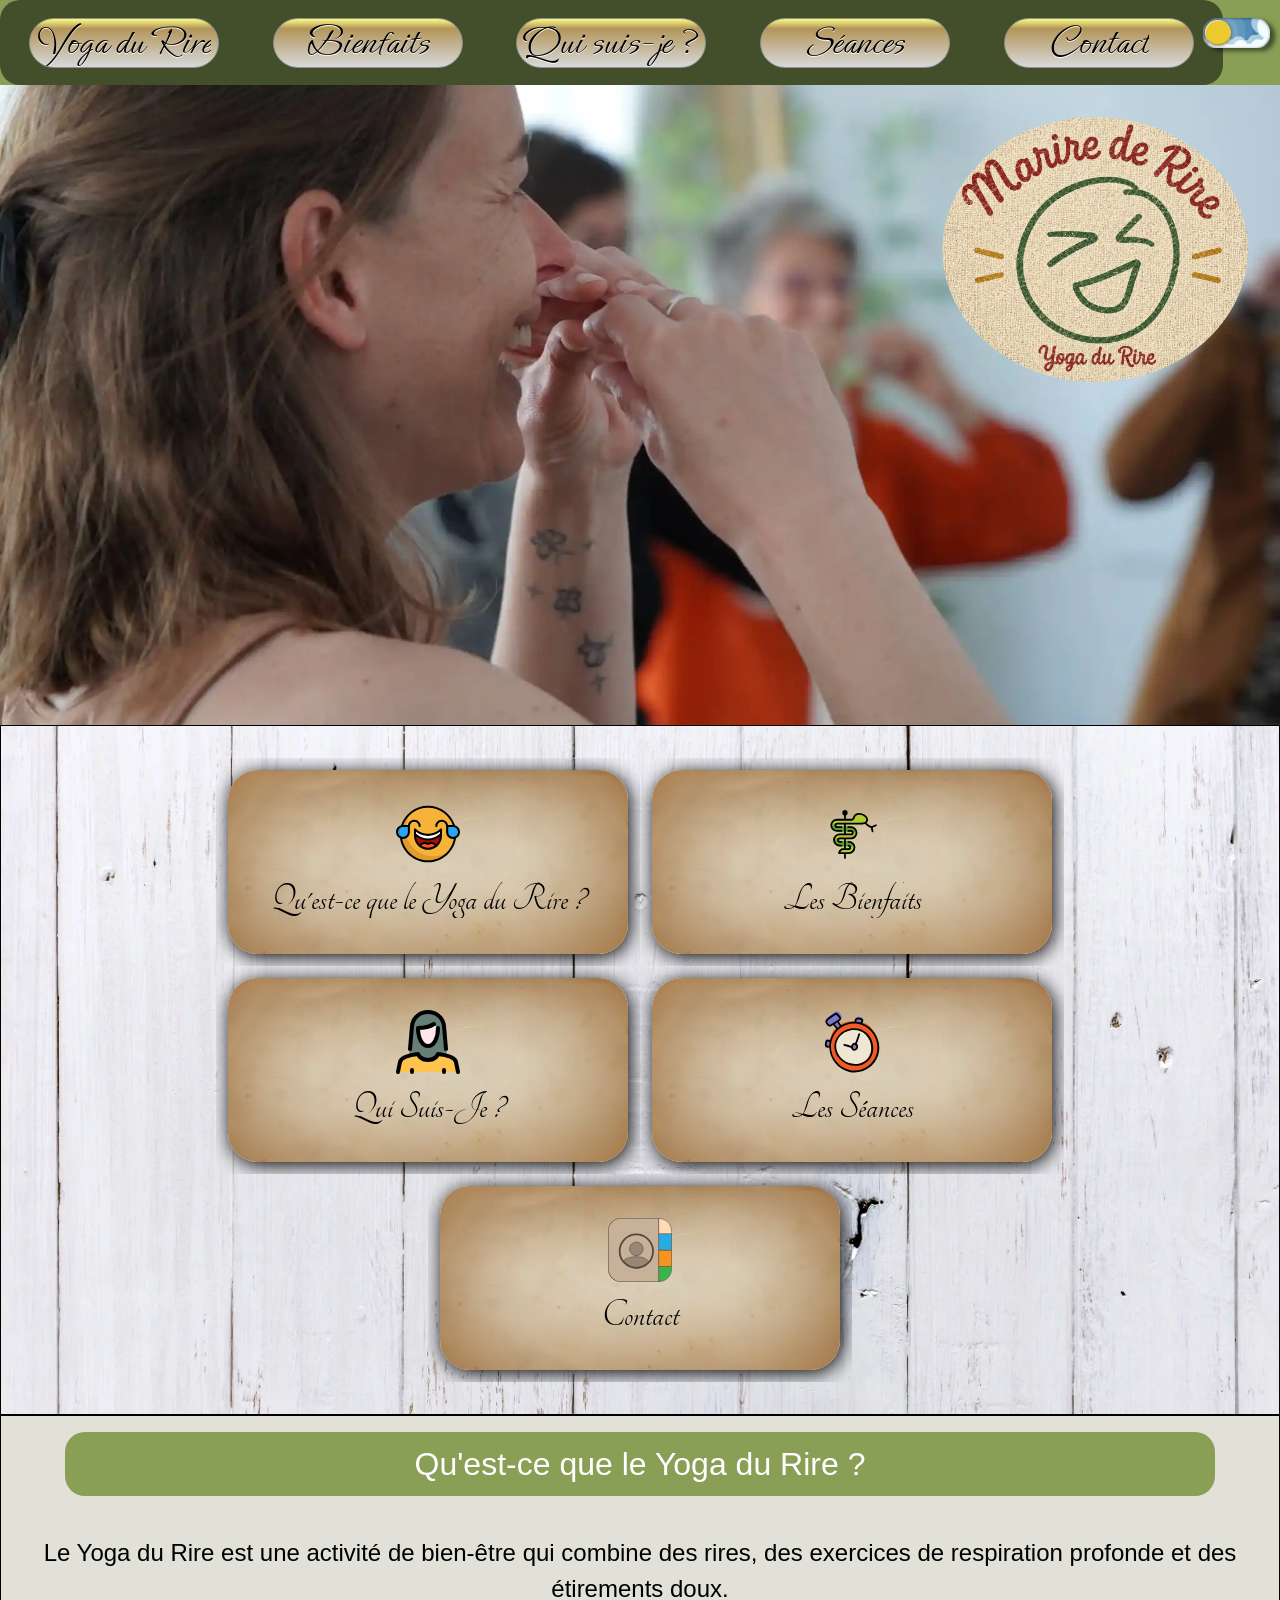
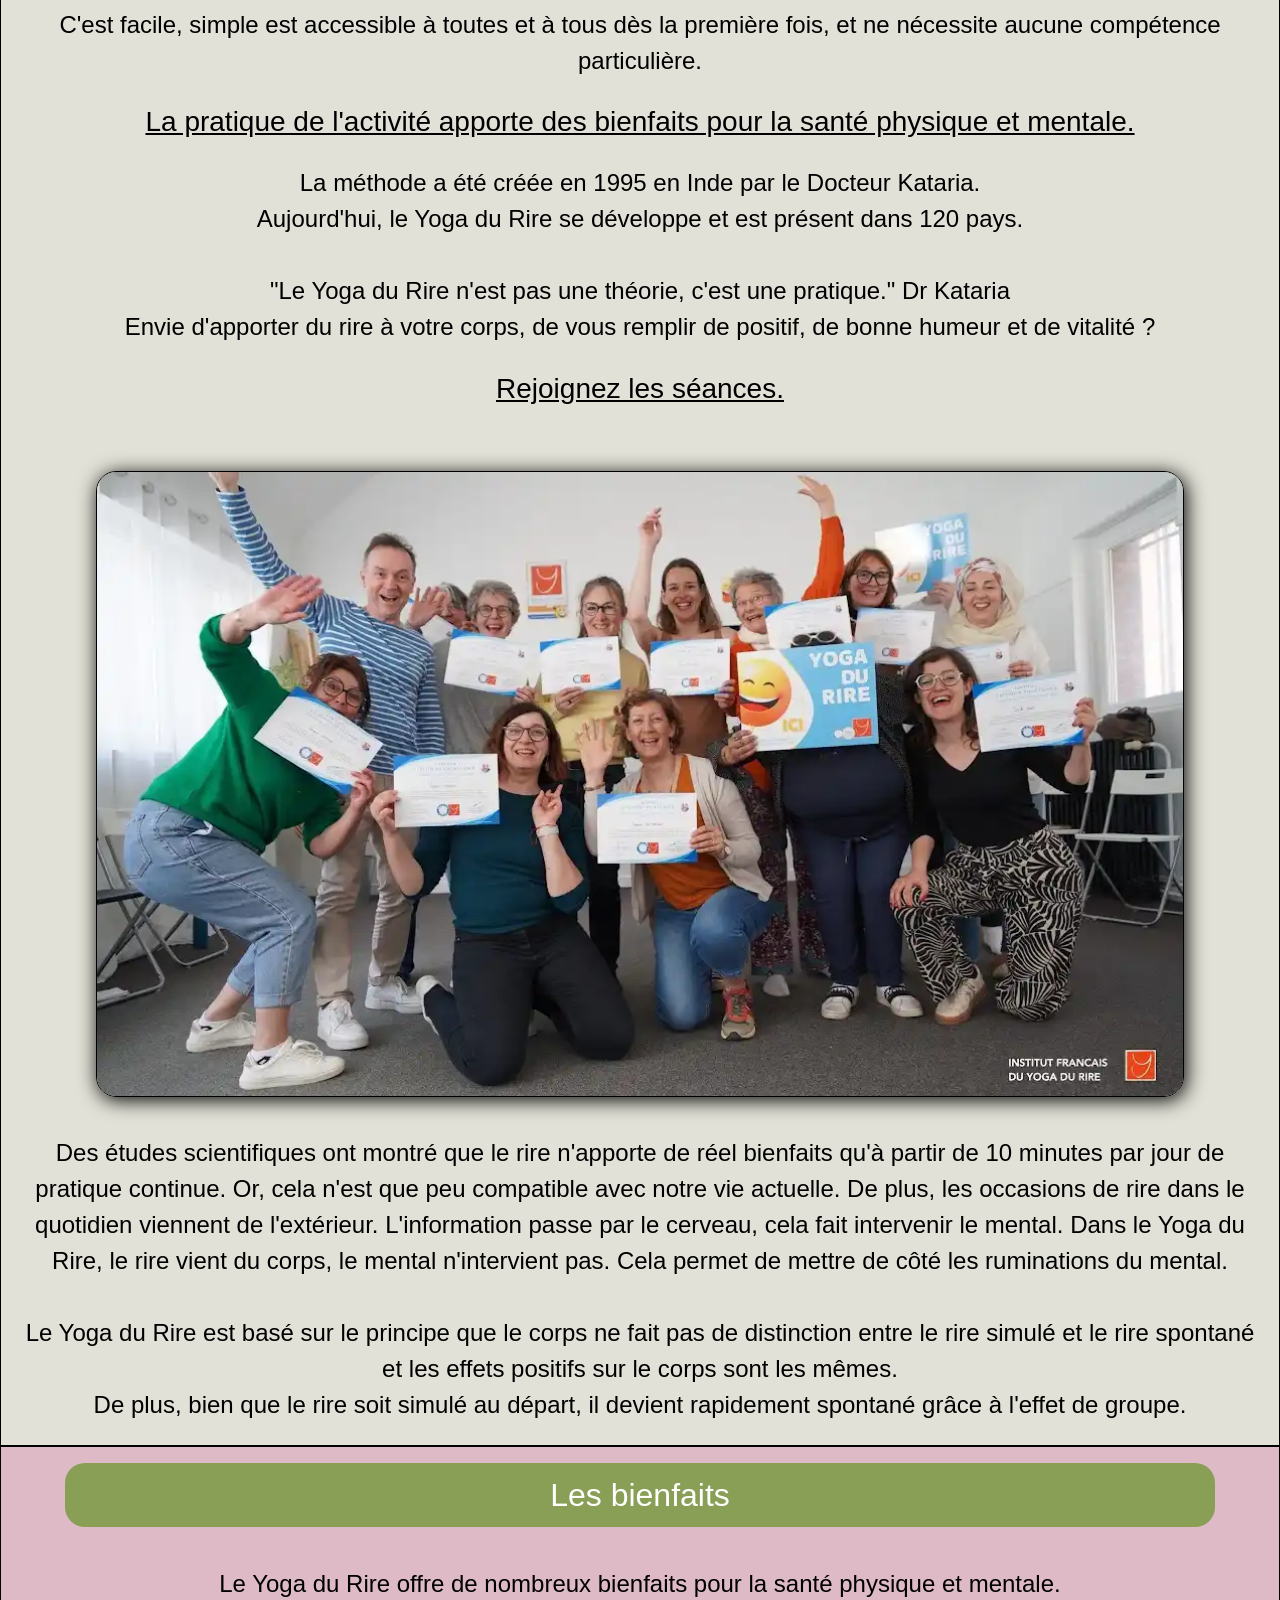
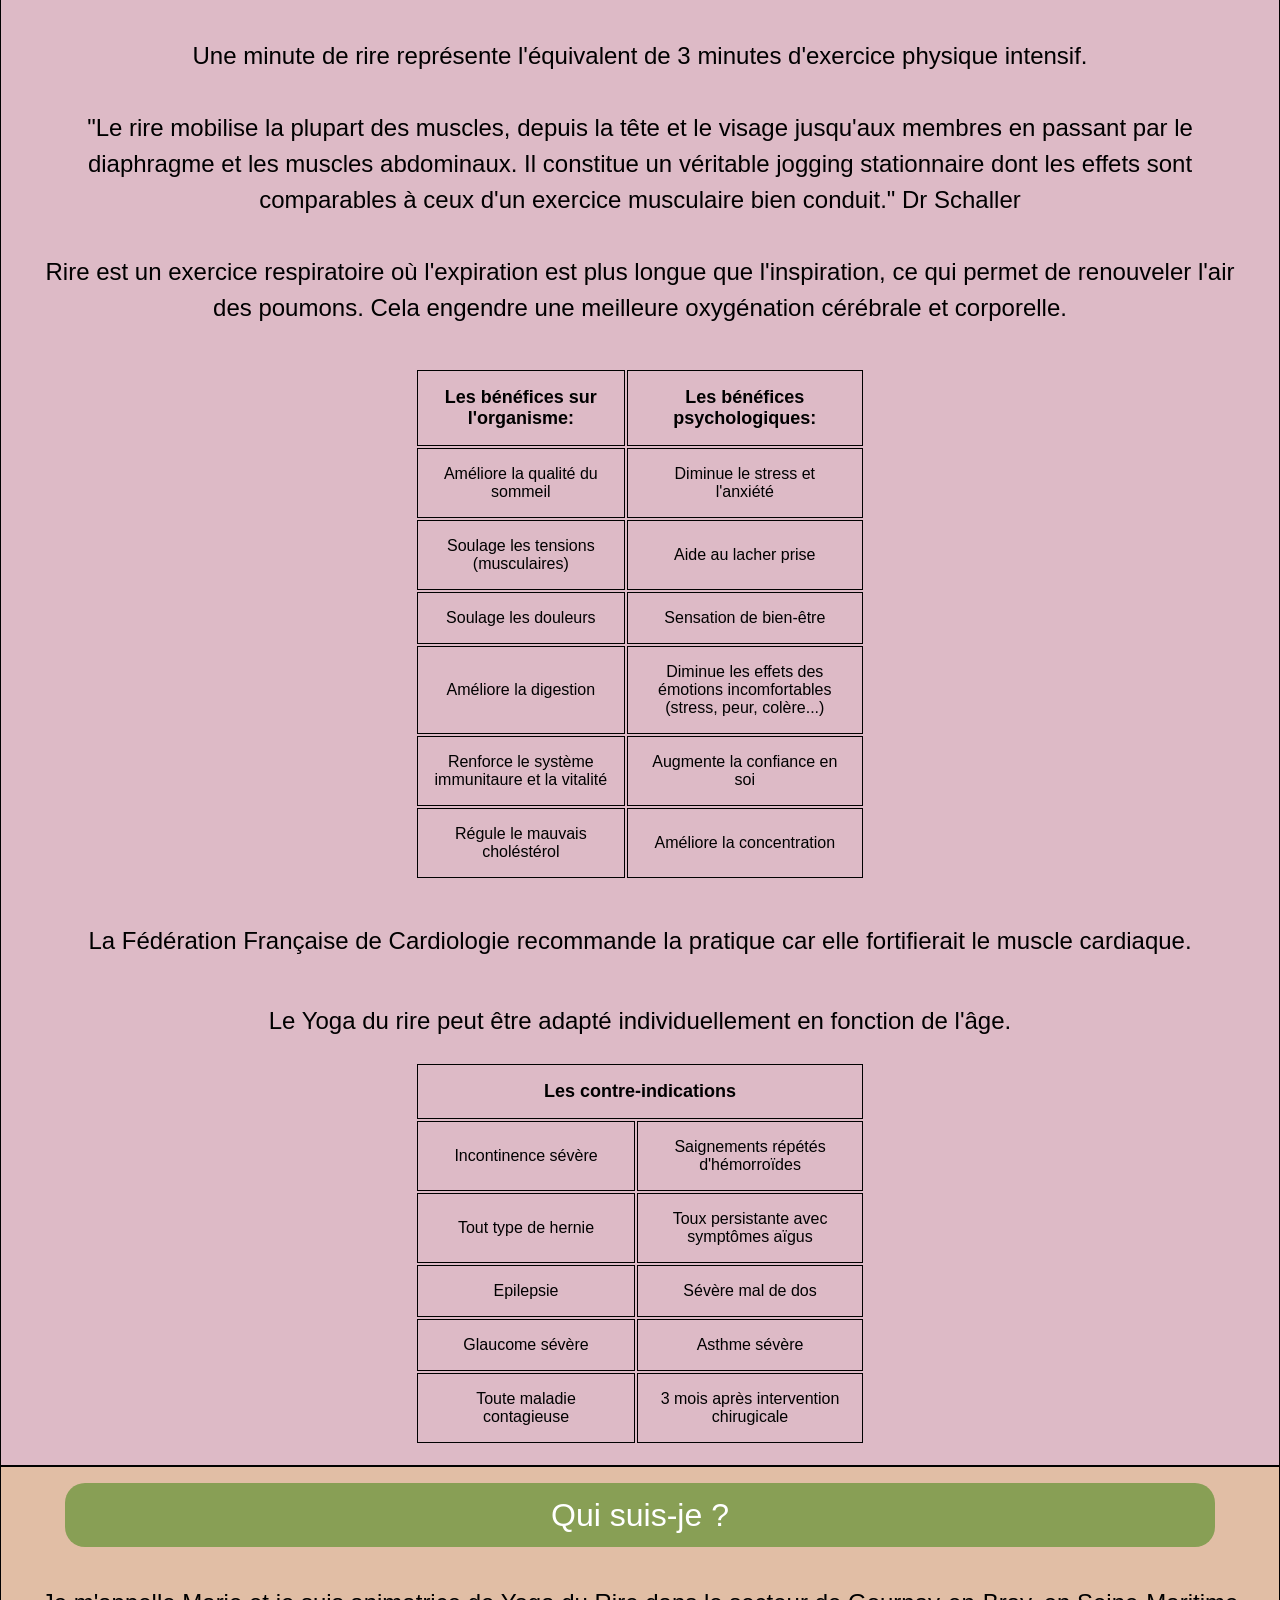
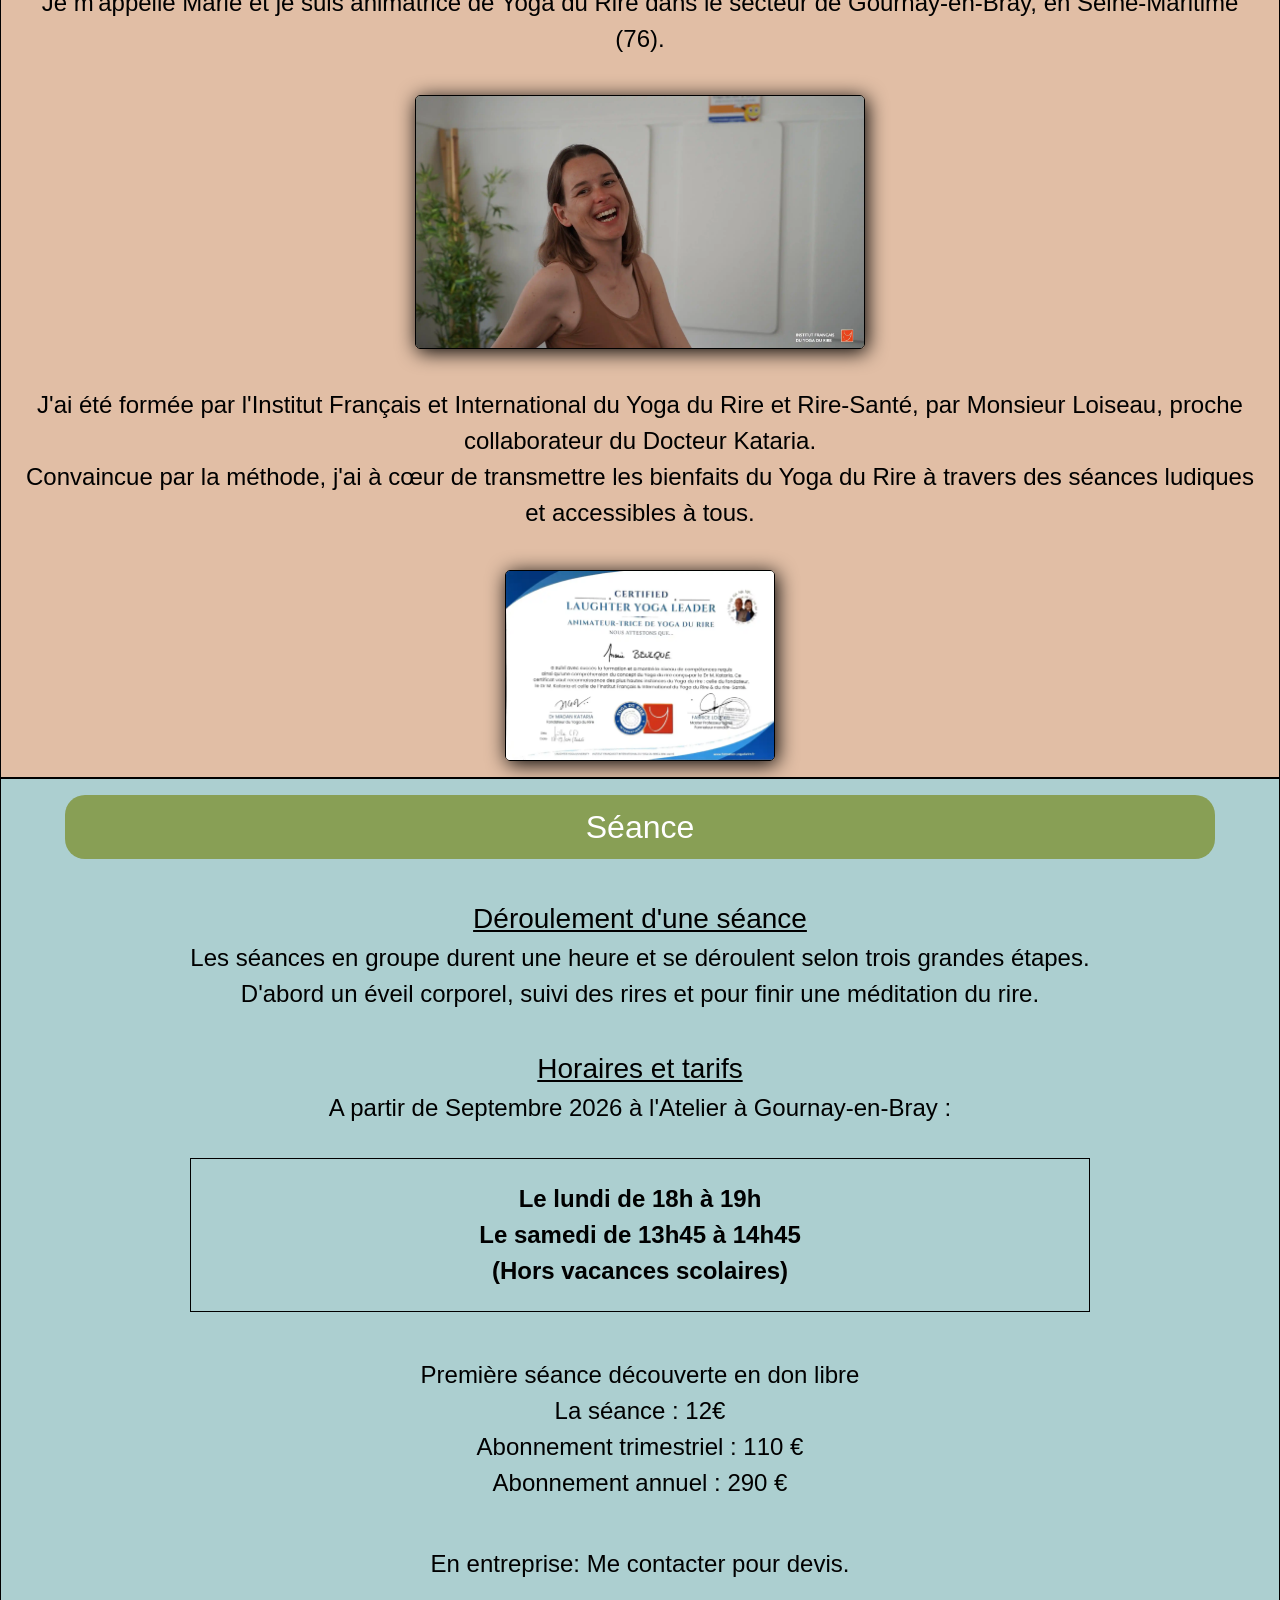
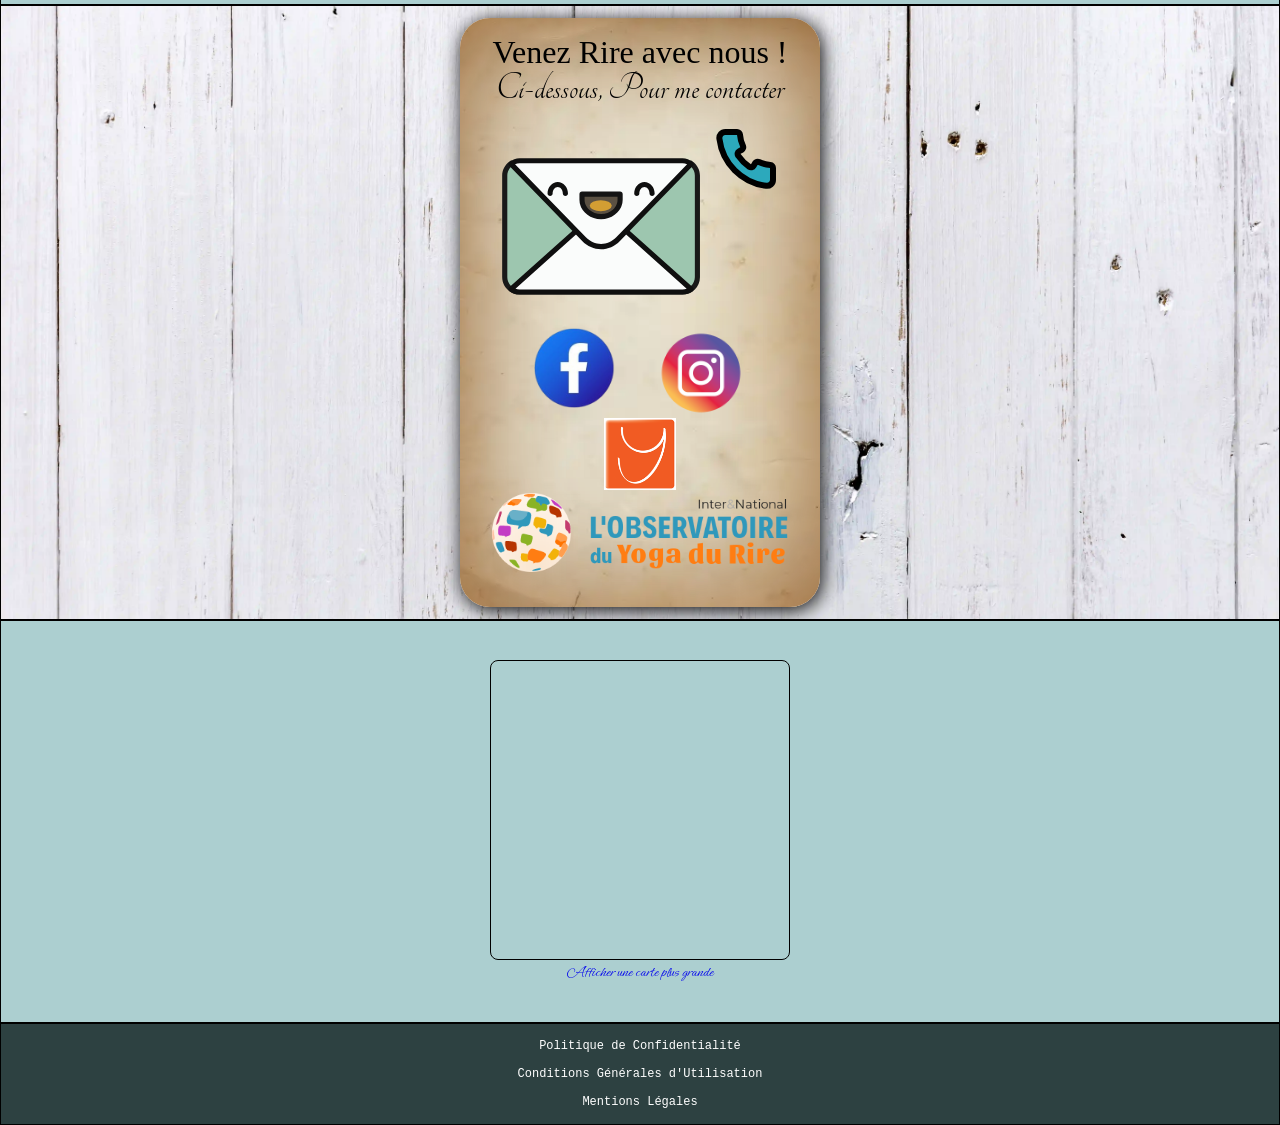
==== commit a219d6bd: "ok" ====
--- a/index.html
+++ b/index.html
@@ -227,7 +227,7 @@
 
         <div class="titleseance">Horaires et tarifs</div>
         
-        A partir de Septembre 2026 à l'Atelier à Gournay-en-Bray:<br>
+        A partir de Septembre 2026 à l'Atelier à Gournay-en-Bray :<br>
         <div class="horaires">
           Le lundi de 18h à 19h<br>
           Le samedi de 13h45 à 14h45<br>
